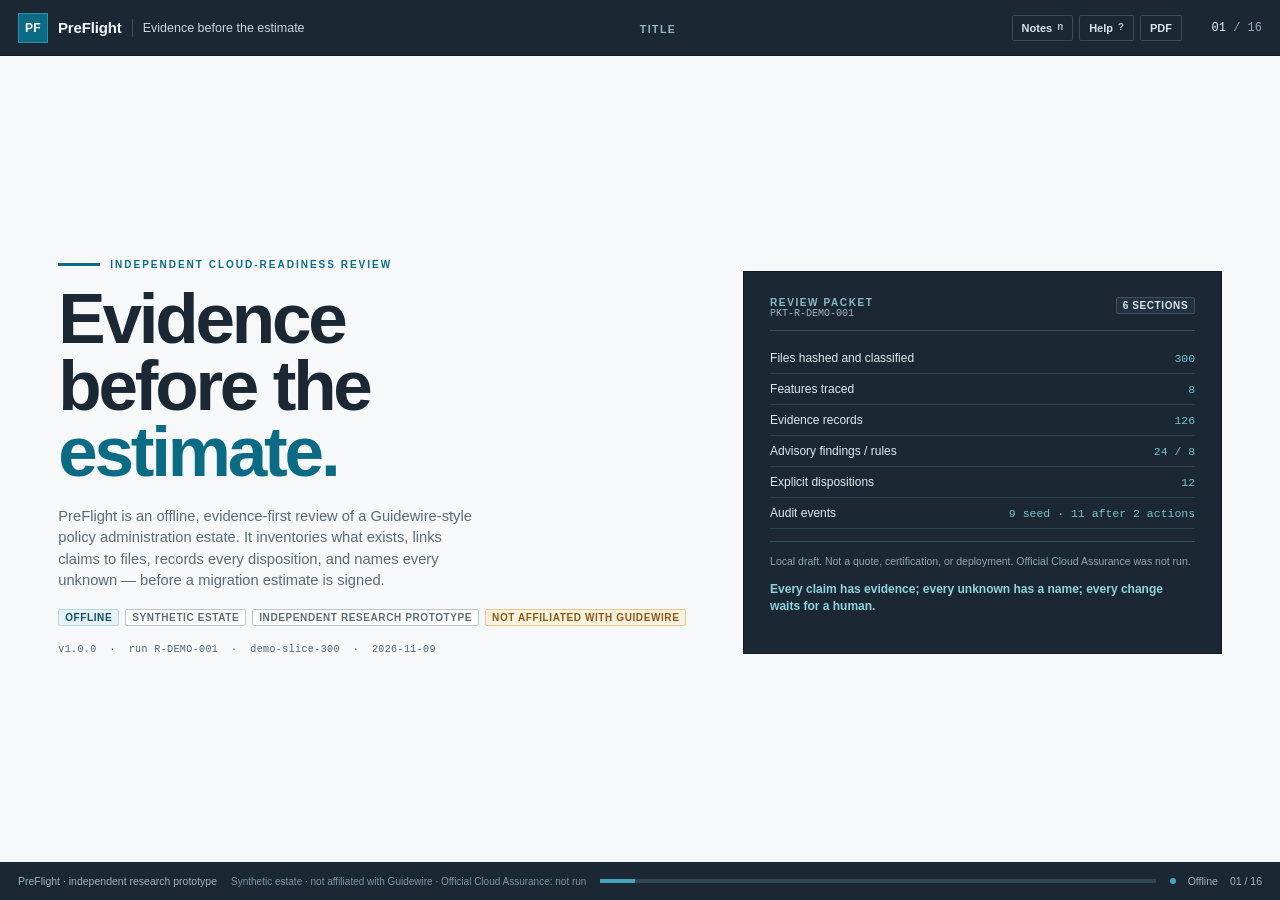
==== docs/presentation/index.html @ a3aa9361 "Add Preflight Cloud Migration project" ====
<!doctype html>
<html lang="en">
<head>
<meta charset="utf-8">
<meta name="viewport" content="width=device-width, initial-scale=1">
<meta name="color-scheme" content="light">
<title>PreFlight — Evidence before the estimate</title>
<style>
  :root {
    --ink: #1B2833;
    --ink-2: #243846;
    --ink-3: #314959;
    --canvas: #F6F8FA;
    --paper: #FFFFFF;
    --teal: #0B6B85;
    --teal-dark: #075268;
    --teal-soft: #E6F2F5;
    --teal-line: #B8D8E0;
    --border: #D5DEE5;
    --border-strong: #B9C7D2;
    --muted: #5B6B78;
    --muted-2: #52636F;
    --amber: #8A5A12;
    --amber-bg: #FBF1DF;
    --amber-line: #E7C98F;
    --danger: #8E2F2F;
    --danger-bg: #FAEDEC;
    --success: #2E6A4E;
    --success-bg: #EAF4EE;
    --violet: #5B4B8A;
    --violet-bg: #F0EDF7;
    --chrome-h: 56px;
    --foot-h: 38px;
    --pad-x: clamp(26px, 4.55vw, 76px);
    --radius: 4px;
    --mono: ui-monospace, SFMono-Regular, Menlo, Consolas, "Liberation Mono", monospace;
    --sans: ui-sans-serif, -apple-system, BlinkMacSystemFont, "Segoe UI", Roboto, "Helvetica Neue", Arial, sans-serif;
  }
  * { box-sizing: border-box; }
  html, body { height: 100%; }
  body {
    margin: 0;
    overflow: hidden;
    background: var(--ink);
    color: var(--ink);
    font-family: var(--sans);
    text-rendering: optimizeLegibility;
    -webkit-font-smoothing: antialiased;
  }
  button { font: inherit; }
  button, a { -webkit-tap-highlight-color: transparent; }
  :focus-visible { outline: 3px solid #E0A83B; outline-offset: 3px; }
  .skip-link {
    position: fixed; z-index: 100; left: 12px; top: -60px;
    background: var(--paper); color: var(--ink); padding: 10px 14px;
    border: 2px solid var(--teal); font-weight: 700; text-decoration: none;
  }
  .skip-link:focus { top: 10px; }
  .visually-hidden {
    position: absolute !important; width: 1px; height: 1px; padding: 0; margin: -1px;
    overflow: hidden; clip: rect(0 0 0 0); white-space: nowrap; border: 0;
  }

  /* Chrome */
  .chrome {
    position: fixed; z-index: 60; inset: 0 0 auto 0; height: var(--chrome-h);
    display: flex; align-items: center; gap: 18px;
    padding: 0 18px; background: var(--ink); color: #F3F7F9;
    border-bottom: 1px solid #0E1921;
  }
  .brand { display: flex; align-items: center; gap: 10px; min-width: 0; }
  .brand-mark {
    width: 30px; height: 30px; display: grid; place-items: center;
    background: var(--teal); color: #fff; font-weight: 800; font-size: 12px;
    letter-spacing: .02em; border: 1px solid #2D91AA; flex: none;
  }
  .brand-name { font-size: 15px; font-weight: 800; letter-spacing: -.01em; white-space: nowrap; }
  .brand-divider { width: 1px; height: 18px; background: #3B4C5A; flex: none; }
  .deck-title { font-size: 12.5px; color: #C8D6DF; white-space: nowrap; overflow: hidden; text-overflow: ellipsis; }
  .chrome-mid { flex: 1; min-width: 0; text-align: center; }
  .section-label {
    font-size: 10.5px; letter-spacing: .14em; text-transform: uppercase;
    color: #8FB8C6; font-weight: 800; white-space: nowrap;
  }
  .chrome-actions { display: flex; align-items: center; gap: 6px; flex: none; }
  .chrome-btn {
    background: transparent; color: #D8E4EA; border: 1px solid #3B4C5A;
    padding: 6px 9px; font-size: 11px; font-weight: 700; cursor: pointer;
    display: inline-flex; align-items: center; gap: 5px; border-radius: 2px;
  }
  .chrome-btn:hover { background: #253845; color: #fff; border-color: #5A7484; }
  .chrome-btn[aria-pressed="true"] { background: var(--teal); border-color: #2D91AA; color: #fff; }
  .chrome-btn kbd { font-family: var(--mono); font-size: 10px; color: #AFC4CF; }
  .chrome-btn[aria-pressed="true"] kbd { color: #D8F0F6; }
  .counter { font-family: var(--mono); font-size: 12px; color: #EAF2F6; min-width: 74px; text-align: right; }
  .counter span { color: #8FA9B8; }

  /* Deck */
  .deck { position: fixed; inset: var(--chrome-h) 0 var(--foot-h) 0; background: var(--canvas); overflow: hidden; }
  .slide {
    position: absolute; inset: 0; background: var(--canvas);
    display: none; overflow: hidden;
  }
  .slide.is-active { display: block; }
  .slide-body {
    width: 100%; max-width: 1640px; height: 100%; margin: 0 auto;
    padding: clamp(18px, 2.3vh, 30px) var(--pad-x) clamp(12px, 1.6vh, 20px);
    display: flex; flex-direction: column;
  }
  .slide-head { display: flex; align-items: flex-end; justify-content: space-between; gap: 24px; margin-bottom: clamp(10px, 1.5vh, 18px); }
  .slide-head-main { min-width: 0; }
  .kicker {
    font-size: clamp(9px, .56vw, 11px); letter-spacing: .17em; text-transform: uppercase;
    color: var(--teal); font-weight: 800; margin: 0 0 5px;
  }
  h1, h2, h3, p { margin-top: 0; }
  h2 {
    font-size: clamp(1.65rem, 2.62vw, 3.1rem); line-height: 1.06; letter-spacing: -.028em;
    margin: 0 0 6px; max-width: 34ch; font-weight: 800;
  }
  .slide-lede {
    margin: 0; color: var(--muted); line-height: 1.42;
    font-size: clamp(.83rem, .93vw, 1rem); max-width: 88ch;
  }
  .head-badge {
    flex: none; align-self: flex-start; border: 1px solid var(--border-strong);
    background: var(--paper); color: var(--muted); font-size: 10.5px;
    font-weight: 800; letter-spacing: .08em; text-transform: uppercase; padding: 6px 9px;
  }
  .head-badge.attention { border-color: var(--amber-line); background: var(--amber-bg); color: var(--amber); }

  .foot {
    position: fixed; z-index: 60; inset: auto 0 0 0; height: var(--foot-h);
    display: flex; align-items: center; gap: 14px; padding: 0 18px;
    background: var(--ink); color: #9FB2BF; font-size: 10.5px;
  }
  .foot-brand { white-space: nowrap; }
  .foot-note { color: #7F95A3; white-space: nowrap; overflow: hidden; text-overflow: ellipsis; }
  .foot-mid { flex: 1; display: flex; align-items: center; gap: 10px; min-width: 40px; }
  .progress-track { height: 4px; flex: 1; background: #314654; overflow: hidden; }
  .progress-bar { height: 100%; width: 6.25%; background: #42A6BF; transition: width .22s ease; }
  .foot-right { white-space: nowrap; display: flex; gap: 12px; align-items: center; }
  .foot-dot { width: 6px; height: 6px; background: #42A6BF; border-radius: 50%; display: inline-block; }

  /* Shared pieces */
  .panel {
    background: var(--paper); border: 1px solid var(--border);
    border-radius: var(--radius); padding: clamp(14px, 1.5vw, 22px); min-width: 0;
  }
  .panel.tint { background: #EEF4F6; border-color: #C9D9DF; }
  .panel.ink { background: var(--ink); border-color: var(--ink); color: #F2F6F8; }
  .panel h3 { font-size: clamp(.96rem, 1.06vw, 1.15rem); line-height: 1.22; margin: 0 0 8px; letter-spacing: -.01em; }
  .panel p { line-height: 1.42; }
  .panel p:last-child { margin-bottom: 0; }
  .eyebrow {
    font-size: 10px; letter-spacing: .14em; text-transform: uppercase; font-weight: 800;
    color: var(--teal); margin-bottom: 6px;
  }
  .panel.ink .eyebrow { color: #7BC4D6; }
  .muted { color: var(--muted); }
  .small { font-size: clamp(.7rem, .76vw, .8rem); line-height: 1.38; }
  .tiny { font-size: clamp(.64rem, .68vw, .72rem); line-height: 1.35; color: var(--muted); }
  .mono { font-family: var(--mono); }
  .nowrap { white-space: nowrap; }
  .accent { color: var(--teal); }
  .warn { color: var(--amber); }
  .danger { color: var(--danger); }
  .success { color: var(--success); }
  .rule { height: 1px; background: var(--border); margin: 12px 0; }
  .tag {
    display: inline-flex; align-items: center; gap: 5px; padding: 2px 6px;
    border: 1px solid var(--border-strong); border-radius: 2px;
    font-size: 9.5px; font-weight: 800; letter-spacing: .06em; text-transform: uppercase;
    color: var(--muted); background: var(--paper); white-space: nowrap;
  }
  .tag.teal { border-color: var(--teal-line); background: var(--teal-soft); color: var(--teal-dark); }
  .tag.amber { border-color: var(--amber-line); background: var(--amber-bg); color: var(--amber); }
  .tag.danger { border-color: #E4B7B5; background: var(--danger-bg); color: var(--danger); }
  .tag.success { border-color: #B8D8C6; background: var(--success-bg); color: var(--success); }
  .tag.violet { border-color: #CFC5E6; background: var(--violet-bg); color: var(--violet); }
  .tag.ink { border-color: #3C5261; background: #22333F; color: #D9E5EB; }
  .source { font-size: clamp(.62rem, .67vw, .71rem); color: var(--muted-2); line-height: 1.35; }
  .source b { color: var(--muted); font-weight: 700; }
  .stat-strip { display: flex; flex-wrap: wrap; border: 1px solid var(--border); background: var(--paper); }
  .stat {
    flex: 1 1 0; min-width: 92px; padding: 9px 12px; border-right: 1px solid var(--border);
  }
  .stat:last-child { border-right: 0; }
  .stat-value { display: block; font-size: clamp(1.15rem, 1.45vw, 1.55rem); line-height: 1; font-weight: 800; letter-spacing: -.02em; }
  .stat-label { display: block; margin-top: 4px; font-size: 9.5px; letter-spacing: .08em; text-transform: uppercase; color: var(--muted); font-weight: 700; line-height: 1.25; }
  .stat.signal .stat-value { color: var(--danger); }
  .stat.good .stat-value { color: var(--teal); }
  .cols { display: grid; gap: clamp(12px, 1.5vw, 22px); min-height: 0; }
  .cols-2 { grid-template-columns: minmax(0, 1.05fr) minmax(0, .95fr); }
  .cols-2.wide-left { grid-template-columns: minmax(0, 1.55fr) minmax(0, .85fr); }
  .eval-cols { grid-template-columns: 1.35fr .65fr; }
  .risk-cols { grid-template-columns: 1.15fr .85fr; }
  .cols-3 { grid-template-columns: repeat(3, minmax(0, 1fr)); }
  .stack { display: flex; flex-direction: column; gap: clamp(8px, 1.1vh, 12px); min-height: 0; }
  .grow { flex: 1; min-height: 0; }
  .bullets { margin: 0; padding-left: 17px; }
  .bullets li { margin: 0 0 7px; line-height: 1.38; font-size: clamp(.78rem, .85vw, .92rem); }
  .bullets li:last-child { margin-bottom: 0; }
  .bullets.tight li { margin-bottom: 4px; }

  /* Numbered callouts */
  .callout-list { display: flex; flex-direction: column; gap: clamp(7px, 1vh, 11px); }
  .callout { display: grid; grid-template-columns: 24px minmax(0, 1fr); gap: 9px; align-items: start; }
  .callout-num {
    width: 24px; height: 24px; display: grid; place-items: center; border-radius: 50%;
    background: var(--teal); color: #fff; font-weight: 800; font-size: 11px;
    border: 2px solid #fff; box-shadow: 0 0 0 1px var(--teal-line);
  }
  .callout-body { font-size: clamp(.72rem, .79vw, .85rem); line-height: 1.36; }
  .callout-body b { font-weight: 800; }
  .shot {
    position: relative; background: var(--paper); border: 1px solid var(--border-strong);
    line-height: 0; overflow: hidden;
  }
  .shot img { display: block; width: 100%; height: auto; }
  .shot figcaption {
    line-height: 1.35; padding: 7px 10px; border-top: 1px solid var(--border);
    color: var(--muted); background: #FBFCFD;
    font-size: clamp(.62rem, .67vw, .71rem);
  }
  .marker {
    position: absolute; z-index: 3; width: clamp(18px, 1.3vw, 22px); height: clamp(18px, 1.3vw, 22px);
    display: grid; place-items: center; border-radius: 50%;
    background: var(--teal); color: #fff; font-size: clamp(9px, .66vw, 11px); font-weight: 800;
    border: 2px solid #fff; box-shadow: 0 0 0 1px rgba(11,107,133,.5), 0 1px 3px rgba(0,0,0,.18);
    line-height: 1;
  }
  .marker.middle { transform: translateY(-50%); }
  .marker.amber { background: var(--amber); }
  .marker.danger { background: var(--danger); }
  .marker.ink { background: var(--ink); }

  /* Title */
  .slide--title .slide-body { justify-content: center; }
  .title-grid { display: grid; grid-template-columns: minmax(0, 1.14fr) minmax(0, .86fr); gap: clamp(22px, 4vw, 62px); align-items: center; flex: 1; }
  .title-kicker { display: flex; align-items: center; gap: 10px; margin-bottom: 16px; }
  .title-kicker .line { width: 42px; height: 3px; background: var(--teal); }
  .title-kicker span { font-size: clamp(10px, .68vw, 12px); letter-spacing: .2em; text-transform: uppercase; font-weight: 800; color: var(--teal); }
  .title-display {
    font-size: clamp(2.75rem, 5.55vw, 6.2rem); line-height: .94; letter-spacing: -.045em;
    margin: 0 0 20px; font-weight: 800; max-width: 12ch;
  }
  .title-sub { font-size: clamp(.92rem, 1.08vw, 1.15rem); line-height: 1.45; color: var(--muted); max-width: 52ch; margin-bottom: 18px; }
  .title-badges { display: flex; flex-wrap: wrap; gap: 6px; margin-bottom: 18px; }
  .title-meta { font-size: 10.5px; color: var(--muted-2); letter-spacing: .04em; }
  .title-panel { background: var(--ink); color: #EDF4F7; padding: clamp(18px, 2vw, 30px); border: 1px solid #0E1921; }
  .packet-head { display: flex; justify-content: space-between; align-items: flex-start; gap: 12px; border-bottom: 1px solid #3A4F5D; padding-bottom: 11px; margin-bottom: 12px; }
  .packet-title { font-size: 10px; letter-spacing: .16em; text-transform: uppercase; color: #86BDCD; font-weight: 800; }
  .packet-id { font-family: var(--mono); font-size: 10px; color: #9DB2BE; }
  .packet-row { display: grid; grid-template-columns: 1fr auto; gap: 12px; padding: 8px 0; border-bottom: 1px solid #2B3E4B; align-items: baseline; }
  .packet-row:last-of-type { border-bottom: 0; }
  .packet-k { font-size: 12px; color: #DDE9EE; }
  .packet-v { font-family: var(--mono); font-size: 11.5px; color: #75C2D2; white-space: nowrap; }
  .packet-note { font-size: 10.5px; line-height: 1.45; color: #90A5B1; border-top: 1px solid #3A4F5D; padding-top: 12px; margin-top: 12px; }
  .packet-quote { font-size: 12px; line-height: 1.4; color: #EAF3F6; margin-top: 12px; }
  .packet-quote b { color: #8FD3E1; }

  /* Slide 2 */
  .question-grid { display: grid; grid-template-columns: 1fr 1fr; gap: 9px; }
  .qcard { background: var(--paper); border: 1px solid var(--border); border-top: 3px solid var(--teal); padding: 13px 14px; }
  .qcard .qnum { font-size: 1.5rem; line-height: 1; font-weight: 800; color: var(--teal); margin-bottom: 7px; }
  .qcard h3 { font-size: clamp(.88rem, .95vw, 1.02rem); margin-bottom: 4px; }
  .qcard p { font-size: clamp(.7rem, .75vw, .8rem); margin: 0; color: var(--muted); line-height: 1.35; }
  .pain-list { display: flex; flex-direction: column; gap: 8px; }
  .pain { display: grid; grid-template-columns: 94px minmax(0, 1fr); gap: 11px; align-items: start; background: var(--paper); border: 1px solid var(--border); padding: 10px 12px; }
  .pain-tag { font-size: 9.5px; line-height: 1.2; font-weight: 800; letter-spacing: .08em; text-transform: uppercase; color: var(--teal-dark); padding-top: 2px; }
  .pain h3 { font-size: clamp(.83rem, .9vw, .96rem); margin: 0 0 3px; }
  .pain p { font-size: clamp(.71rem, .76vw, .81rem); line-height: 1.34; color: var(--muted); margin: 0 0 4px; }
  .quote-bar { border-left: 3px solid var(--teal); padding: 7px 0 7px 13px; margin: 0 0 12px; color: var(--ink-2); font-size: clamp(.8rem, .9vw, .96rem); line-height: 1.4; }
  .quote-bar b { color: var(--teal-dark); }

  /* Slide 3 */
  .slide--gap h2 { max-width: 54ch; font-size: clamp(1.45rem, 2.3vw, 2.7rem); }
  .ack-line { display: flex; flex-wrap: wrap; gap: 4px; margin-top: 7px; }
  .fixture-note { margin: 6px 0 0; font-size: 10px; line-height: 1.35; color: var(--muted); }
  .guards-shot { border: 1px solid var(--border-strong); background: var(--paper); position: relative; margin-top: 8px; }
  .guards-shot img { display: block; width: 100%; height: auto; }
  .guards-shot .cap { padding: 5px 8px; border-top: 1px solid var(--border); font-size: 10px; line-height: 1.3; color: var(--muted); }
  .m12-list { display: grid; grid-template-columns: 48px minmax(0, 1fr); gap: 3px 6px; margin: 0; font-size: 10px; line-height: 1.35; }
  .m12-list dt { color: var(--muted); font-weight: 700; }
  .m12-list dd { margin: 0; overflow-wrap: anywhere; }
  .m12-list code { font-size: 10px; }
  .matrix-wrap { min-width: 0; }
  .matrix { width: 100%; border-collapse: collapse; background: var(--paper); border: 1px solid var(--border); }
  .matrix th, .matrix td { text-align: left; padding: 5px 8px; border-bottom: 1px solid var(--border); vertical-align: middle; }
  .matrix th { font-size: 9px; letter-spacing: .07em; text-transform: uppercase; color: var(--muted); font-weight: 800; background: #EEF3F5; line-height: 1.2; }
  .matrix th:not(:first-child), .matrix td:not(:first-child) { text-align: center; width: 9.4%; }
  .matrix td { font-size: clamp(.68rem, .73vw, .78rem); line-height: 1.3; }
  .matrix tr:last-child td { border-bottom: 0; }
  .matrix .tool-name { font-weight: 800; display: block; }
  .matrix .tool-sub { color: var(--muted); font-size: .92em; display: block; margin-top: 1px; }
  .matrix tr.preflight td { background: #EAF4F6; border-top: 2px solid var(--teal); }
  .matrix tr.preflight .tool-name { color: var(--teal-dark); }
  .dot { display: inline-block; width: 9px; height: 9px; border-radius: 50%; background: var(--teal); }
  .dot.half { background: #9FBCC6; }
  .dot.none { background: #DCE5EA; border: 1px solid #C3D0D8; }
  .dot-label { display: block; font-size: 8px; color: var(--muted-2); margin-top: 1px; }
  .gap-call { display: grid; grid-template-columns: minmax(0, 1.2fr) minmax(0, .8fr); gap: 14px; margin-top: 12px; }
  .gap-call .panel { border-left: 3px solid var(--teal); }
  .not-list { display: flex; flex-wrap: wrap; gap: 5px; margin-top: 7px; }
  .bottom-band { display: grid; grid-template-columns: repeat(3, minmax(0, 1fr)); gap: 7px; margin-top: 10px; }
  .bottom-band.four { grid-template-columns: repeat(4, minmax(0, 1fr)); }
  .bottom-card { background: var(--paper); border: 1px solid var(--border); border-top: 2px solid var(--teal); padding: 8px 10px; min-width: 0; }
  .bottom-card b { display: block; font-size: clamp(.7rem, .75vw, .8rem); line-height: 1.2; margin-bottom: 2px; }
  .bottom-card span { display: block; font-size: clamp(.62rem, .66vw, .71rem); color: var(--muted); line-height: 1.3; }
  .bottom-card .num { font-family: var(--mono); color: var(--teal); font-size: 10px; font-weight: 700; }
  .stage-grid { display: grid; grid-template-columns: repeat(3, minmax(0, 1fr)); grid-template-rows: repeat(3, minmax(0, 1fr)); gap: 0 16px; margin-top: 8px; flex: 1; min-height: 0; }
  .stage-item { display: grid; grid-template-columns: 82px minmax(0, 1fr); gap: 6px; align-items: center; padding: 5px 0; border-bottom: 1px solid var(--border); font-size: clamp(.62rem, .66vw, .71rem); line-height: 1.25; }
  .stage-item b { font-size: 9.5px; letter-spacing: .04em; text-transform: uppercase; color: var(--teal-dark); }
  .stage-item span { color: var(--muted); }
  .closing-line { margin-top: auto; border-top: 1px solid var(--border); padding-top: 9px; display: flex; flex-wrap: wrap; gap: 6px 14px; align-items: center; font-size: clamp(.67rem, .72vw, .77rem); color: var(--muted); }
  .closing-line b { color: var(--ink); font-weight: 800; }

  /* Slide 4 */
  .pipeline { display: flex; align-items: stretch; gap: 5px; margin: 2px 0 12px; }
  .pipe {
    flex: 1 1 0; min-width: 0; background: var(--paper); border: 1px solid var(--border);
    padding: 9px 8px; position: relative;
  }
  .pipe:nth-child(odd) { border-top: 3px solid var(--teal); }
  .pipe-num { font-family: var(--mono); font-size: 9px; color: var(--muted-2); letter-spacing: .06em; }
  .pipe-name { display: block; font-size: clamp(.68rem, .74vw, .79rem); font-weight: 800; line-height: 1.15; margin: 3px 0 4px; }
  .pipe-desc { display: block; font-size: clamp(.59rem, .63vw, .68rem); color: var(--muted); line-height: 1.28; }
  .arrow { flex: none; width: 10px; display: grid; place-items: center; color: #3E5563; font-size: 15px; font-weight: 800; }
  .invariants { display: grid; grid-template-columns: repeat(5, minmax(0, 1fr)); gap: 7px; }
  .invariant { background: var(--paper); border: 1px solid var(--border); border-top: 2px solid var(--teal); padding: 9px 10px; }
  .invariant b { display: block; font-size: clamp(.68rem, .73vw, .78rem); margin-bottom: 3px; }
  .invariant span { display: block; font-size: clamp(.6rem, .64vw, .69rem); color: var(--muted); line-height: 1.3; }
  .run-strip { display: flex; align-items: center; gap: 10px; background: var(--ink); color: #EAF2F6; padding: 11px 14px; margin-top: 10px; }
  .run-strip .big { font-size: 1.15rem; font-weight: 800; color: #7BC4D6; letter-spacing: -.02em; }
  .run-strip .txt { font-size: clamp(.68rem, .74vw, .8rem); color: #B9CCD6; line-height: 1.35; }
  .run-strip .sep { color: #4B6270; }

  /* Slide 5 */
  .claim-code { background: #13222C; color: #D8E5EB; padding: 12px 13px; font-family: var(--mono); font-size: clamp(.62rem, .68vw, .72rem); line-height: 1.55; overflow: hidden; }
  .claim-code .k { color: #7BC4D6; }
  .claim-code .s { color: #E7C98F; }
  .claim-code .m { color: #A7B7C1; }
  .ladder { display: flex; flex-direction: column; gap: 5px; }
  .rung { display: grid; grid-template-columns: 112px 32px minmax(0, 1fr); gap: 7px; align-items: center; padding: 5px 0; border-bottom: 1px solid var(--border); }
  .rung:last-child { border-bottom: 0; }
  .rung .lab { font-weight: 800; font-size: clamp(.66rem, .71vw, .76rem); }
  .rung .cnt { font-family: var(--mono); font-size: 11px; color: var(--muted); text-align: right; }
  .rung .desc { font-size: clamp(.62rem, .66vw, .71rem); color: var(--muted); line-height: 1.28; }
  .field-list { display: grid; grid-template-columns: 92px minmax(0, 1fr); gap: 4px 8px; font-size: clamp(.67rem, .72vw, .77rem); line-height: 1.32; }
  .field-list dt { color: var(--muted); font-weight: 700; }
  .field-list dd { margin: 0; }
  .chain { display: flex; align-items: center; gap: 4px; flex-wrap: wrap; margin-top: 5px; }
  .chain-node { font-family: var(--mono); font-size: 8.5px; border: 1px solid var(--border-strong); background: #F7F9FB; padding: 4px 5px; color: var(--ink-2); white-space: nowrap; }
  .chain-arrow { color: #3E5563; font-weight: 800; font-size: 11px; }

  /* Demo slides */
  .demo-grid { display: grid; grid-template-columns: minmax(0, 1.52fr) minmax(0, .88fr); gap: clamp(12px, 1.5vw, 20px); align-items: start; min-height: 0; }
  /* Slide 9 carries the complete detail panel; give the evidence column room. */
  .slide--findings .demo-grid { grid-template-columns: minmax(0, 1.32fr) minmax(0, 1.08fr); }
  .demo-side { display: flex; flex-direction: column; gap: 10px; min-width: 0; }
  .demo-side .panel { padding: 12px 14px; }
  .demo-side h3 { font-size: clamp(.86rem, .94vw, 1.01rem); }
  .demo-side p, .demo-side .callout-body { font-size: clamp(.7rem, .75vw, .8rem); }
  .demo-stats { display: grid; grid-template-columns: repeat(4, minmax(0, 1fr)); gap: 5px; }
  .demo-stat { background: var(--paper); border: 1px solid var(--border); padding: 7px 8px; }
  .demo-stat b { display: block; font-size: clamp(1rem, 1.2vw, 1.25rem); line-height: 1; letter-spacing: -.02em; }
  .demo-stat span { display: block; margin-top: 3px; font-size: 8.6px; line-height: 1.2; text-transform: uppercase; letter-spacing: .06em; color: var(--muted); font-weight: 700; }
  .demo-stat.signal b { color: var(--danger); }
  .evidence-mini { border: 1px solid var(--border-strong); background: var(--paper); }
  .evidence-mini img { display: block; width: 100%; height: auto; }
  .evidence-mini .cap { padding: 5px 8px; border-top: 1px solid var(--border); font-size: 9px; color: var(--muted); line-height: 1.3; }
  .mini-table { width: 100%; border-collapse: collapse; font-size: clamp(.62rem, .66vw, .71rem); line-height: 1.28; }
  .mini-table th { text-align: left; color: var(--muted); font-size: 8.5px; text-transform: uppercase; letter-spacing: .06em; border-bottom: 1px solid var(--border); padding: 4px 4px; }
  .mini-table td { border-bottom: 1px solid var(--border); padding: 5px 4px; vertical-align: top; }
  .mini-table tr:last-child td { border-bottom: 0; }
  .mini-table code { font-family: var(--mono); font-size: 9.6px; }

  /* Assistant */
  .assistant-grid { display: grid; grid-template-columns: 1fr 1fr; gap: clamp(12px, 1.5vw, 20px); min-height: 0; }
  .assistant-card { background: var(--paper); border: 1px solid var(--border); padding: 10px; min-width: 0; }
  .assistant-card .shot { border-color: var(--border); }
  .assistant-card h3 { display: flex; align-items: center; gap: 7px; font-size: clamp(.85rem, .92vw, 1rem); margin: 0 0 7px; }
  .assistant-card .shot img { width: 100%; height: auto; max-height: min(34vh, 310px); object-fit: contain; object-position: top center; }
  .assistant-strip { margin-top: 10px; display: none; grid-template-columns: 1fr 1fr 1fr; gap: 8px; }
  @media (min-height: 850px) { .assistant-strip { display: grid; } }
  .assistant-strip .panel { padding: 9px 11px; }
  .assistant-strip b { display: block; font-size: clamp(.7rem, .75vw, .8rem); margin-bottom: 2px; }
  .assistant-strip span { display: block; font-size: clamp(.62rem, .66vw, .71rem); color: var(--muted); line-height: 1.3; }

  /* Evaluation */
  .eval-top { display: grid; grid-template-columns: 1.2fr .8fr; gap: 14px; margin-bottom: 8px; }
  .eval-metric-block { min-width: 0; }
  .eval-stats { display: grid; grid-template-columns: repeat(3, minmax(0, 1fr)); border: 1px solid var(--border); background: var(--paper); }
  .eval-stat { padding: 7px 9px; border-right: 1px solid var(--border); border-bottom: 1px solid var(--border); }
  .eval-stat:nth-child(3n) { border-right: 0; }
  .eval-stat:nth-child(n+4) { border-bottom: 0; }
  .eval-stat b { display: block; font-size: clamp(1rem, 1.2vw, 1.3rem); line-height: 1; }
  .eval-stat span { display: block; margin-top: 3px; font-size: 8.4px; line-height: 1.2; text-transform: uppercase; letter-spacing: .05em; color: var(--muted); font-weight: 700; }
  .guard-line { margin: 5px 0 0; font-size: 10px; line-height: 1.3; color: var(--muted); }
  .guard-line b { color: var(--ink); }
  .chart-panel { padding: 10px 12px 8px; }
  .chart-panel h3 { margin-bottom: 2px; }
  .chart-panel .chart-sub { font-size: 9.5px; color: var(--muted); margin-bottom: 4px; }
  .chart-svg { display: block; width: 100%; height: clamp(190px, 26vh, 300px); }
  .mobile-ci { display: none; }
  .mobile-ci-row { display: grid; grid-template-columns: 84px minmax(0, 1fr) 72px; gap: 7px; align-items: center; margin: 6px 0; font-size: 10px; }
  .mobile-ci-track { position: relative; height: 11px; background: #E5ECF0; border: 1px solid #D0DBE2; }
  .mobile-ci-range { position: absolute; top: 0; bottom: 0; background: #9BC6D1; }
  .mobile-ci-dot { position: absolute; right: 0; top: 50%; width: 7px; height: 7px; background: var(--teal); border-radius: 50%; transform: translate(50%, -50%); }
  .mobile-ci-value { text-align: right; font-family: var(--mono); font-size: 9.5px; color: var(--muted); }
  .caveat-list { display: flex; flex-direction: column; gap: 7px; }
  .caveat { display: grid; grid-template-columns: 18px minmax(0, 1fr); gap: 6px; align-items: start; }
  .caveat .mark { width: 16px; height: 16px; border-radius: 50%; display: grid; place-items: center; font-size: 10px; font-weight: 800; border: 1px solid var(--amber-line); background: var(--amber-bg); color: var(--amber); }
  .caveat .mark.no { border-color: #E4B7B5; background: var(--danger-bg); color: var(--danger); }
  .caveat p { margin: 0; font-size: clamp(.67rem, .72vw, .77rem); line-height: 1.32; color: var(--ink-2); }
  .caveat p b { font-weight: 800; }
  .holdout { border-left: 3px solid var(--teal); }
  .eval-right { display: flex; flex-direction: column; }
  .eval-bottom { margin-top: auto; border-top: 1px solid var(--border); padding-top: 8px; }

  /* Packet */
  .packet-grid { display: grid; grid-template-columns: minmax(0, 1.55fr) minmax(0, .85fr); gap: 14px; min-height: 0; }
  .section-list { display: grid; grid-template-columns: 1fr 1fr; gap: 5px; }
  .section-item { border: 1px solid var(--border); background: var(--paper); padding: 6px 7px; }
  .section-item b { display: block; font-family: var(--mono); font-size: 9px; color: var(--teal); }
  .section-item span { display: block; font-size: clamp(.62rem, .66vw, .71rem); line-height: 1.25; margin-top: 2px; }
  .hash-block { background: #13222C; color: #DCE8EE; padding: 10px 11px; font-family: var(--mono); font-size: clamp(.58rem, .62vw, .67rem); line-height: 1.55; overflow-wrap: anywhere; }
  .hash-block .hk { color: #7BC4D6; }
  .hash-block .hv { color: #E7C98F; }
  .hash-block .muted { color: #AFC4CF; }
  .cmd { background: #13222C; color: #DCE8EE; padding: 7px 9px; font-family: var(--mono); font-size: clamp(.61rem, .65vw, .7rem); line-height: 1.4; margin-top: 7px; }
  .cmd .prompt { color: #7BC4D6; }

  /* Rigor */
  .rigor-top { display: flex; gap: 6px; margin-bottom: 9px; flex-wrap: wrap; }
  .rigor-badge { background: var(--paper); border: 1px solid var(--border); padding: 6px 9px; font-size: 9.5px; color: var(--muted); font-weight: 700; }
  .rigor-badge b { color: var(--ink); font-size: 12px; }
  .fix-table { width: 100%; border-collapse: collapse; background: var(--paper); border: 1px solid var(--border); }
  .fix-table th { text-align: left; padding: 6px 8px; background: #EEF3F5; color: var(--muted); font-size: 8.6px; text-transform: uppercase; letter-spacing: .07em; border-bottom: 1px solid var(--border); }
  .fix-table td { padding: 5px 8px; border-bottom: 1px solid var(--border); font-size: clamp(.62rem, .66vw, .71rem); line-height: 1.28; vertical-align: top; }
  .fix-table tr:last-child td { border-bottom: 0; }
  .fix-table td:first-child { font-weight: 700; }
  .fix-table .before { color: var(--danger); }
  .fix-table .after { color: var(--success); }
  .security-strip { display: flex; flex-wrap: wrap; gap: 4px; margin-top: 8px; }

  /* Novelty */
  .prior-table { width: 100%; border-collapse: collapse; background: var(--paper); border: 1px solid var(--border); }
  .prior-table th { text-align: left; padding: 5px 7px; background: #EEF3F5; color: var(--muted); font-size: 8.4px; text-transform: uppercase; letter-spacing: .06em; border-bottom: 1px solid var(--border); }
  .prior-table td { padding: 5px 7px; border-bottom: 1px solid var(--border); font-size: clamp(.62rem, .66vw, .71rem); line-height: 1.28; vertical-align: top; }
  .prior-table tr:last-child td { border-bottom: 0; }
  .prior-table td:first-child { font-weight: 700; white-space: nowrap; }
  .score-row { display: grid; grid-template-columns: 120px minmax(0, 1fr) 34px; gap: 8px; align-items: center; margin: 7px 0; }
  .score-label { font-size: clamp(.66rem, .71vw, .76rem); font-weight: 700; line-height: 1.2; }
  .score-track { display:block; height: 9px; background: #E5ECF0; border: 1px solid #D0DBE2; overflow: hidden; }
  .score-fill { display:block; height: 100%; background: var(--teal); }
  .score-fill.mid { background: #4B8A9B; }
  .score-fill.low { background: var(--amber); }
  .score-num { font-family: var(--mono); font-size: 11px; text-align: right; color: var(--muted); }
  .score-note { font-size: 9px; color: var(--muted-2); margin-top: 4px; }

  /* Viability */
  .risk-grid { display: grid; grid-template-columns: 1fr 1fr; gap: 5px 12px; }
  .risk { display: grid; grid-template-columns: 14px minmax(0, 1fr); gap: 5px; align-items: start; padding: 4px 0; border-bottom: 1px solid #E1E8ED; }
  .risk:last-child { border-bottom: 0; }
  .risk-dot { width: 8px; height: 8px; border-radius: 50%; margin-top: 5px; background: var(--danger); }
  .risk-dot.m { background: var(--amber); }
  .risk-dot.l { background: #8AA0AC; }
  .risk b { display: block; font-size: clamp(.64rem, .69vw, .74rem); line-height: 1.25; }
  .risk span { display: block; font-size: clamp(.58rem, .62vw, .67rem); color: var(--muted); line-height: 1.25; }
  .wedge { border-left: 4px solid var(--teal); }
  .risk-panel { display: flex; flex-direction: column; }
  .risk-panel > .eval-bottom { margin-top: auto; }
  .roadmap { display: grid; grid-template-columns: repeat(4, minmax(0, 1fr)); gap: 5px; margin-top: 7px; }
  .road { background: var(--paper); border: 1px solid var(--border); padding: 5px 7px; font-size: clamp(.6rem, .64vw, .69rem); line-height: 1.25; }
  .road b { color: var(--teal); font-family: var(--mono); font-size: 9px; display: block; margin-bottom: 1px; }

  /* Close */
  .slide--close { background: var(--ink); color: #F3F7F9; }
  .slide--close .slide-body { justify-content: center; }
  .close-kicker { color: #7BC4D6; }
  .close-quote {
    font-size: clamp(2.2rem, 3.8vw, 4.4rem); line-height: 1.04; letter-spacing: -.04em;
    font-weight: 800; max-width: none; margin: 0 0 18px;
  }
  .close-quote .accent { color: #7BC4D6; }
  .close-sub { font-size: clamp(.9rem, 1vw, 1.05rem); color: #B7C9D3; max-width: 62ch; line-height: 1.45; margin-bottom: 18px; }
  .ask-grid { display: grid; grid-template-columns: repeat(3, 1fr); gap: 8px; margin-bottom: 16px; }
  .ask { border: 1px solid #3A4F5D; padding: 12px; background: #223440; }
  .ask b { display: block; font-size: clamp(.76rem, .82vw, .9rem); margin-bottom: 4px; color: #F3F7F9; }
  .ask span { display: block; font-size: clamp(.65rem, .7vw, .76rem); color: #AFC2CD; line-height: 1.35; }
  .contact-line { display: flex; flex-wrap: wrap; gap: 8px 18px; font-size: clamp(.68rem, .73vw, .8rem); color: #9FB4C0; margin-bottom: 12px; }
  .pilot-ask { font-size: clamp(.8rem, .88vw, .96rem); color: #E7F0F4; margin: 0 0 10px; }
  .pilot-ask b { color: #8FD3E1; }
  .contact-line b { color: #DCE8EE; font-weight: 700; }
  .disclaimer { font-size: 9px; line-height: 1.45; color: #7D94A2; border-top: 1px solid #3A4F5D; padding-top: 10px; max-width: 125ch; }

  /* Notes and help */
  .notes-panel {
    position: fixed; z-index: 80; top: var(--chrome-h); right: 0; bottom: var(--foot-h);
    width: min(400px, 92vw); background: #14232D; color: #E7F0F4;
    border-left: 1px solid #3A4F5D; transform: translateX(101%);
    transition: transform .2s ease; display: flex; flex-direction: column;
    visibility: hidden; pointer-events: none;
  }
  .notes-panel.open { transform: translateX(0); visibility: visible; pointer-events: auto; }
  .notes-head { padding: 12px 15px; border-bottom: 1px solid #3A4F5D; display: flex; justify-content: space-between; align-items: center; gap: 10px; }
  .notes-head h2 { font-size: 13px; margin: 0; letter-spacing: .08em; text-transform: uppercase; color: #8FD3E1; }
  .notes-close { background: transparent; border: 1px solid #4B6270; color: #DCE8EE; width: 28px; height: 28px; cursor: pointer; }
  .notes-body { padding: 15px; overflow-y: auto; font-size: 13px; line-height: 1.5; color: #C9D9E1; }
  .notes-body p { margin: 0 0 10px; }
  .notes-body strong { color: #FFFFFF; }
  .notes-body code { font-family: var(--mono); font-size: 11.5px; color: #F0D7A6; }
  .notes-body ul { margin: 0 0 10px; padding-left: 17px; }
  .notes-body li { margin-bottom: 5px; }

  .help-backdrop {
    position: fixed; z-index: 90; inset: 0; background: rgba(12, 22, 29, .72);
    display: none; align-items: center; justify-content: center; padding: 18px;
  }
  .help-backdrop.open { display: flex; }
  .help {
    width: min(620px, 96vw); background: var(--paper); color: var(--ink);
    border: 1px solid var(--border-strong); padding: 22px 24px;
    max-height: 90vh; overflow-y: auto;
  }
  .help-head { display: flex; align-items: center; justify-content: space-between; gap: 12px; margin-bottom: 12px; }
  .help h2 { font-size: 22px; margin: 0; }
  .help-close { border: 1px solid var(--border-strong); background: var(--paper); width: 32px; height: 32px; cursor: pointer; font-weight: 800; }
  .help table { width: 100%; border-collapse: collapse; font-size: 13px; }
  .help th, .help td { text-align: left; padding: 7px 4px; border-bottom: 1px solid var(--border); }
  .help th { color: var(--muted); font-size: 10px; text-transform: uppercase; letter-spacing: .08em; }
  .help kbd { font-family: var(--mono); font-size: 11px; border: 1px solid var(--border-strong); background: #F3F6F8; padding: 2px 5px; border-radius: 2px; white-space: nowrap; }
  .help-note { font-size: 11.5px; color: var(--muted); line-height: 1.45; margin-top: 12px; }

  /* Mobile */
  @media screen and (max-width: 900px) {
    :root { --chrome-h: 50px; --foot-h: 32px; --pad-x: 18px; }
    html { scroll-padding-top: calc(var(--chrome-h) + 10px); }
    body { overflow: auto; overflow-x: hidden; padding-top: var(--chrome-h); }
    .chrome { gap: 10px; padding: 0 10px; }
    .brand-name { font-size: 13px; }
    .brand-divider, .deck-title, .chrome-mid { display: none; }
    .chrome-btn { padding: 5px 7px; font-size: 10px; }
    .chrome-btn kbd { display: none; }
    .counter { min-width: 58px; font-size: 10.5px; }
    .deck { position: static; overflow: visible; min-height: calc(100vh - var(--chrome-h) - var(--foot-h)); }
    .slide { position: static; display: none; overflow: visible; min-height: calc(100vh - var(--chrome-h) - var(--foot-h)); scroll-margin-top: calc(var(--chrome-h) + 10px); }
    .slide.is-active { display: block; }
    .slide-body { height: auto; min-height: calc(100vh - var(--chrome-h) - var(--foot-h)); padding: 16px 16px calc(var(--foot-h) + 24px); }
    .slide-head { display: block; margin-bottom: 12px; }
    .head-badge { display: inline-block; margin-top: 8px; }
    h2 { font-size: clamp(1.45rem, 7.2vw, 2.1rem); max-width: none; }
    .slide-lede { font-size: .92rem; }
    .cols-2, .cols-2.wide-left, .cols-3, .demo-grid, .slide--findings .demo-grid, .assistant-grid, .packet-grid, .gap-call, .eval-top, .eval-cols, .risk-cols, .title-grid { grid-template-columns: 1fr; }
    .slide--title .slide-body { padding-top: 28px; }
    .title-display { font-size: clamp(2.5rem, 13.5vw, 4.2rem); max-width: 10ch; }
    .title-panel { margin-top: 18px; }
    .question-grid { grid-template-columns: 1fr; }
    .pain { grid-template-columns: 1fr; gap: 3px; }
    .pipeline { flex-direction: column; gap: 4px; }
    .arrow { width: auto; height: 10px; transform: rotate(90deg); }
    .invariants, .demo-stats, .assistant-strip, .ask-grid, .roadmap, .section-list { grid-template-columns: 1fr 1fr; }
    .bottom-band, .bottom-band.four { grid-template-columns: 1fr 1fr; }
    .stage-grid { grid-template-columns: 1fr; }
    .run-strip { flex-wrap: wrap; row-gap: 3px; }
    .eval-stats { grid-template-columns: 1fr 1fr; }
    .eval-stat { border-bottom: 1px solid var(--border); }
    .eval-stat:nth-child(3n) { border-right: 1px solid var(--border); }
    .eval-stat:nth-child(2n) { border-right: 0; }
    .eval-stat:nth-child(n+5) { border-bottom: 0; }
    .hash-block, .hash-block .hv { overflow-wrap: anywhere; word-break: break-all; }
    .chart-svg { display: none; }
    .mobile-ci { display: block; }
    .stat { min-width: 45%; }
    .matrix-wrap { overflow-x: auto; -webkit-overflow-scrolling: touch; }
    .matrix-wrap:focus-visible { outline: 3px solid #E0A83B; outline-offset: 2px; }
    .matrix { display: table; min-width: 760px; }
    .matrix th, .matrix td { min-width: 92px; }
    .assistant-strip { grid-template-columns: 1fr; }
    .risk-grid { grid-template-columns: 1fr; }
    .score-row { grid-template-columns: 100px minmax(0, 1fr) 30px; }
    .close-quote { font-size: clamp(2rem, 10.5vw, 3.2rem); }
    .foot-brand { display: none; }
    .foot-note { font-size: 9px; }
    .notes-panel { width: 100vw; top: var(--chrome-h); bottom: var(--foot-h); }
    .help { padding: 18px; }
    .title-meta { font-size: 9.5px; }
    .matrix th, .matrix td { padding: 6px; }
    .shot .marker { width: 22px; height: 22px; font-size: 10px; }
    .m12-shot { overflow-x: auto; }
    .m12-shot .mini-table { table-layout: fixed; }
    .m12-shot .mini-table code { overflow-wrap: anywhere; }
    .qcard .qnum { font-size: 1.2rem; }
    .claim-code { font-size: 10.5px; }
  }
  @media screen and (max-width: 380px) {
    .invariants, .demo-stats, .ask-grid, .roadmap, .section-list { grid-template-columns: 1fr; }
    .stat { min-width: 100%; border-right: 0; border-bottom: 1px solid var(--border); }
  }
  @media screen and (min-width: 901px) and (max-height: 800px) { .slide-body { zoom: .86; } }
  @media screen and (min-width: 901px) and (max-height: 900px) { #slide-12 .slide-body { zoom: .95; } #slide-9 .slide-body { zoom: .97; } }
  @media (prefers-reduced-motion: reduce) {
    *, *::before, *::after { animation: none !important; transition: none !important; scroll-behavior: auto !important; }
  }

  /* Projector legibility floor: supporting text never renders below 10px. */
  .tag, .source, .kicker, .stat-label, .dot-label, .pain-tag, .matrix th, .stage-item,
  .stage-item b, .pipe-num, .pipe-desc, .invariant span, .rung .desc, .chain-node,
  .demo-stat span, .evidence-mini .cap, .mini-table, .mini-table th, .mini-table code,
  .assistant-strip span, .eval-stat span, .chart-panel .chart-sub, .mobile-ci-value,
  .section-item b, .section-item span, .cmd, .rigor-badge, .fix-table th, .fix-table td,
  .prior-table th, .prior-table td, .score-note, .road, .road b, .disclaimer,
  .foot-note, .title-meta, .marker, .bottom-card span, .claim-code, .shot figcaption,
  .hash-block, .risk span { font-size: max(10px, 0.64vw); }

  /* Short projectors: compact spacing first; never hide the argument. */
  @media screen and (max-height: 840px) and (min-width: 901px) {
    .slide-body { padding-top: 12px; padding-bottom: 8px; }
    .slide-head { margin-bottom: 8px; }
    h2 { font-size: clamp(1.5rem, 2.3vw, 2.4rem); }
    .slide-lede { font-size: .82rem; line-height: 1.35; }
    .panel { padding: 10px 12px; }
    .cols, .demo-grid, .assistant-grid, .packet-grid, .gap-call, .eval-top { gap: 10px; }
    .callout-list { gap: 5px; }
    .bottom-band, .bottom-band.four { margin-top: 6px; }
    .chart-svg { height: 210px; }
    .fix-table td, .prior-table td { padding: 4px 6px; }
    .demo-side .panel { padding: 8px 10px; }
    .run-strip { padding: 7px 10px; margin-top: 6px; }
    .stage-grid { margin-top: 4px; }
    .stage-item { padding: 3px 0; }
    .closing-line { padding-top: 5px; }
  }
  @media screen and (max-height: 800px) and (min-width: 901px) {
    .eval-bottom, .eval-margins, .optional-row, .assistant-strip,
    .label-buys, .optional-panel, .packet-verify, .packet-source,
    .shot figcaption, .ack-line, .scope-note { display: none !important; }
    .matrix .tool-sub { display: none; }
    .matrix th, .matrix td { padding-top: 3px; padding-bottom: 3px; }
    .gap-call { margin-top: 4px; }
    .gap-call .panel { padding: 7px 9px; }
    .not-list { display: none !important; }
    .callout-list { gap: 4px; }
    .bottom-band { margin-top: 3px; }
    .bottom-card { padding: 6px 8px; }
    .m12-shot { overflow-x: auto; }
    .m12-shot .mini-table { table-layout: fixed; }
    .m12-shot .mini-table code { overflow-wrap: anywhere; }
    .assistant-card { padding: 7px; }
    .assistant-card h3 { margin-bottom: 4px; }
    .assistant-card .callout { margin-top: 2px !important; }
    .assistant-grid { gap: 8px; }
    .pain-list { gap: 5px; }
    .quote-bar { margin-bottom: 8px; }
    .guards-shot { max-width: 250px !important; }
    .guard-line { margin-top: 3px; }
    .slide--findings .demo-grid { grid-template-columns: minmax(0, 1.15fr) minmax(0, 1.15fr); gap: 8px; }
  }
  @media screen and (min-width: 1600px) {
    .stage-item { grid-template-columns: max-content minmax(0, 1fr); column-gap: 10px; }
    .stage-item b { white-space: nowrap; }
  }
  @media screen and (max-height: 760px) and (min-width: 901px) {
    h2 { font-size: clamp(1.35rem, 2.05vw, 2rem); }
    .slide-lede { font-size: .76rem; }
    .kicker { margin-bottom: 3px; }
    .panel { padding: 8px 10px; }
    .panel h3 { font-size: .9rem; }
    .shot figcaption { padding: 4px 7px; }
    .bottom-band { margin-top: 5px; }
  }

  /* Print: one 16:9 slide per page */
  @page { size: 1600px 900px; margin: 0; }
  @media print {
    html, body { width: 1600px; height: auto; overflow: visible; background: #fff; }
    body { print-color-adjust: exact; -webkit-print-color-adjust: exact; }
    .chrome, .foot, .notes-panel, .help-backdrop, .skip-link, .speaker-note { display: none !important; }
    .deck { position: static; inset: auto; overflow: visible; background: #fff; }
    .slide, .slide[hidden] {
      display: block !important; position: relative !important; inset: auto !important;
      width: 1600px !important; height: 900px !important; min-height: 900px !important;
      overflow: hidden !important; page-break-after: always;
      background: var(--canvas); color: var(--ink);
    }
    .slide:last-child { page-break-after: auto; }
    .slide-body {
      width: 1600px !important; height: 900px !important; max-width: none; margin: 0;
      padding: 28px 76px 20px; transform: none !important;
    }
    .slide--close { background: var(--ink) !important; color: #F3F7F9 !important; }
    .slide--close .slide-body { padding: 60px 76px; }
    .slide--title .title-display { font-size: 5.1rem; }
    .slide--title .title-grid { gap: 38px; }
    .slide--title .title-panel { padding: 16px 18px; }
    .slide--title .title-sub { margin-bottom: 12px; }
    .slide--title .packet-head { padding-bottom: 7px; margin-bottom: 7px; }
    .slide--title .packet-row { padding: 4px 0; }
    .packet-quote, .packet-note { display: none !important; }
    .chart-svg { height: 178px !important; }
    .chart-panel { padding: 8px 10px 6px; }
    .eval-stats .eval-stat { padding: 4px 7px; }
    .eval-top { margin-bottom: 4px; }
    .caveat-list { gap: 3px; }
    .caveat p { font-size: 10px; line-height: 1.2; }
    .eval-margins .mini-table th, .eval-margins .mini-table td { padding: 2px 5px; }
    .eval-bottom { margin-top: 4px; padding-top: 5px; }
    .eval-bottom .bullets li { font-size: 10px; margin-bottom: 2px; }
    a { color: inherit; text-decoration: none; }
    .marker { display: grid !important; }
  }
</style>
</head>
<body>
<a class="skip-link" href="#main-deck">Skip to the deck</a>

<header class="chrome" aria-label="Presentation controls">
  <div class="brand">
    <span class="brand-mark" aria-hidden="true">PF</span>
    <span class="brand-name">PreFlight</span>
    <span class="brand-divider" aria-hidden="true"></span>
    <span class="deck-title">Evidence before the estimate</span>
  </div>
  <div class="chrome-mid"><span class="section-label" id="section-label">Title</span></div>
  <div class="chrome-actions">
    <button class="chrome-btn" type="button" id="notes-toggle" aria-pressed="false" aria-controls="notes-panel">Notes <kbd>n</kbd></button>
    <button class="chrome-btn" type="button" id="help-open" aria-haspopup="dialog">Help <kbd>?</kbd></button>
    <button class="chrome-btn" type="button" id="print-button" title="Print or save as PDF">PDF</button>
    <span class="counter" id="counter" aria-hidden="true">01 <span>/ 16</span></span>
  </div>
</header>

<main class="deck" id="main-deck">
  <!-- 1 -->
  <section class="slide slide--title is-active" id="slide-1" data-section="Title" data-title="Title" aria-label="Slide 1 of 16: Title">
    <div class="slide-body">
      <div class="title-grid">
        <div>
          <div class="title-kicker"><span class="line" aria-hidden="true"></span><span>Independent cloud-readiness review</span></div>
          <h1 class="title-display">Evidence<br>before the<br><span class="accent">estimate.</span></h1>
          <p class="title-sub">PreFlight is an offline, evidence-first review of a Guidewire-style policy administration estate. It inventories what exists, links claims to files, records every disposition, and names every unknown — before a migration estimate is signed.</p>
          <div class="title-badges">
            <span class="tag teal">Offline</span>
            <span class="tag">Synthetic estate</span>
            <span class="tag">Independent research prototype</span>
            <span class="tag amber">Not affiliated with Guidewire</span>
          </div>
          <p class="title-meta mono">v1.0.0 &nbsp;·&nbsp; run R-DEMO-001 &nbsp;·&nbsp; demo-slice-300 &nbsp;·&nbsp; 2026-11-09</p>
        </div>
        <aside class="title-panel" aria-label="Review packet preview">
          <div class="packet-head">
            <div>
              <div class="packet-title">Review packet</div>
              <div class="packet-id">PKT-R-DEMO-001</div>
            </div>
            <span class="tag ink">6 sections</span>
          </div>
          <div class="packet-row"><span class="packet-k">Files hashed and classified</span><span class="packet-v">300</span></div>
          <div class="packet-row"><span class="packet-k">Features traced</span><span class="packet-v">8</span></div>
          <div class="packet-row"><span class="packet-k">Evidence records</span><span class="packet-v">126</span></div>
          <div class="packet-row"><span class="packet-k">Advisory findings / rules</span><span class="packet-v">24 / 8</span></div>
          <div class="packet-row"><span class="packet-k">Explicit dispositions</span><span class="packet-v">12</span></div>
          <div class="packet-row"><span class="packet-k">Audit events</span><span class="packet-v">9 seed · 11 after 2 actions</span></div>
          <div class="packet-note">Local draft. Not a quote, certification, or deployment. Official Cloud Assurance was not run.</div>
          <p class="packet-quote"><b>Every claim has evidence; every unknown has a name; every change waits for a human.</b></p>
        </aside>
      </div>
    </div>
    <div class="speaker-note" hidden>
      <p><strong>Open cold.</strong> “This is PreFlight: an offline review of a synthetic Guidewire-style Personal Auto estate. The thesis is simple — a migration estimate is only as good as the inventory underneath it.”</p>
      <p>Point at the packet preview. “There are three promises on this slide: every claim resolves to file evidence; every unknown becomes an assumption with an owner and a question; every proposed change starts pending and waits for a reviewer.”</p>
      <p>State the boundaries early: “300 synthetic files. No tenant, no customer data, no external calls. Not affiliated with Guidewire. Official Cloud Assurance was not run.”</p>
    </div>
  </section>

  <!-- 2 -->
  <section class="slide" id="slide-2" data-section="The problem" data-title="The problem" aria-label="Slide 2 of 16: The problem">
    <div class="slide-body">
      <div class="slide-head">
        <div class="slide-head-main">
          <p class="kicker">The problem</p>
          <h2>A migration estimate is a promise. The inventory is the proof.</h2>
          <p class="slide-lede">The vendor estimate is not the risk by itself. The risk is the scope hidden underneath it: files that were never classified, features nobody traced, fields nobody disposed, and questions nobody owns.</p>
        </div>
        <span class="head-badge attention">Estimate-moving scope</span>
      </div>
      <div class="cols cols-2 grow">
        <div class="stack">
          <p class="quote-bar"><b>Six to eight weeks</b> is a vendor estimate for APD product conversion — not a full migration estimate. It is a useful anchor. It is not an inventory of <em>your</em> estate.</p>
          <div class="question-grid">
            <div class="qcard"><div class="qnum">01</div><h3>What exists?</h3><p>Every file, hash, parser status, and the four that cannot be parsed — listed, not dropped.</p></div>
            <div class="qcard"><div class="qnum">02</div><h3>Which feature?</h3><p>Cross-artefact links from PCF to entity, typelist, template, Gosu, and tests.</p></div>
            <div class="qcard"><div class="qnum">03</div><h3>What is disposed?</h3><p>An explicit source-to-target disposition, or a named gap. Never a silent rename.</p></div>
            <div class="qcard"><div class="qnum">04</div><h3>What is unknown?</h3><p>Owner, impact range, and the one question that would close the gap.</p></div>
          </div>
        </div>
        <div class="pain-list">
          <article class="pain">
            <div class="pain-tag">APD types</div>
            <div><h3>24-character type limit → compile errors</h3><p>APD limits <b>type names</b> to 24 characters. A longer name can be valid in source and still fail when endpoint generation compiles the generated code. The documented correction is a codegen <code>nameOverride</code> with the installed name.</p><p class="source"><b>Guidewire docs</b> · “Correcting compile errors” · accessed 2026-11-09</p></div>
          </article>
          <article class="pain">
            <div class="pain-tag">Patterns</div>
            <div><h3>JDBC, explicit commits, servlets, hidden packages</h3><p>These recur in migration lessons. They often surface in the CUE (the official Cloud Upgrade Estimate) or a build gate; the earlier they are found, the less the estimate moves.</p><p class="source"><b>Guidewire developer blog</b> · migration lessons guest post · accessed 2026-11-09</p></div>
          </article>
          <article class="pain">
            <div class="pain-tag">SBT</div>
            <div><h3>Standards Based Template lines cannot convert</h3><p>The Olos release note says SBT lines cannot be converted to APD-managed lines “at this time.” That is a readiness <b>scope and estimate risk</b>: it has to be priced or explicitly excluded, not assumed away.</p><p class="source"><b>Guidewire release highlights</b> · Olos · accessed 2026-11-09</p></div>
          </article>
          <article class="pain">
            <div class="pain-tag">Handover</div>
            <div><h3>Incomplete handover</h3><p>Inventory lives in spreadsheets, heads, and ticket threads. Dispositions and assumptions are rarely written with an owner and a falsifier.</p><p class="source"><b>Field observation</b> · not measured in this study</p></div>
          </article>
        </div>
      </div>
      <div class="bottom-band" aria-label="What the review changes">
        <div class="bottom-card"><b><span class="num">01</span> Scope becomes countable</b><span>300 files, 4 exclusions, 8 features, 126 evidence records.</span></div>
        <div class="bottom-card"><b><span class="num">02</span> Dispositions become explicit</b><span>12 source-to-target rows, 5 target changes, 0 <code>_gen</code> writes.</span></div>
        <div class="bottom-card"><b><span class="num">03</span> Unknowns become questions</b><span>Each gap gets an owner, an impact range, and a question to ask.</span></div>
      </div>
      <p class="source" style="margin:10px 0 0">Source discipline: vendor claims are labelled as vendor claims; gated bodies are marked gated; “incomplete handover” is a design premise, not a measured result. Full list in <span class="mono">docs/presentation/sources.md</span>.</p>
    </div>
    <div class="speaker-note" hidden>
      <p><strong>The hook.</strong> “The 6–8 week number is a vendor estimate for APD product conversion — not a full migration estimate. The number is not the problem. The problem is that nobody can show you the inventory behind it.”</p>
      <p>Walk the four questions, not the tool list. “What exists? Which feature does it belong to? What is the explicit disposition? What is unknown, and who owns the question?”</p>
      <p>Use the 24-character APD limit as the concrete example: the limit applies to <strong>type names</strong>, not every name in the model. A type can be correct in the source and still fail later when endpoint generation compiles it. The documented fix is a codegen <code>nameOverride</code>, but only if you find the name before the compile. APD documents other short-name/label limits (for example 22/30 characters); do not generalise the 24-character figure. Cite the docs page. Be explicit that “incomplete handover” is a premise from practice, not a measured finding in the fixture, and that SBT is a readiness scope/estimate risk rather than a claim that it is absent from the estimate.</p>
    </div>
  </section>

  <!-- 3 -->
  <section class="slide slide--gap" id="slide-3" data-section="The gap" data-title="Why tools leave a gap" aria-label="Slide 3 of 16: Why existing tools leave a gap">
    <div class="slide-body">
      <div class="slide-head">
        <div class="slide-head-main">
          <p class="kicker">The gap</p>
          <h2>No public tool we found combines PCF/entity/typelist/template/Gosu evidence into one disposition + assumption packet.</h2>
          <p class="slide-lede">Guidewire CUE, Cloud Assurance Services, Lighthouse, SurePath, Developer Assistants, GoQu, CAST/ADDI for portfolio and code discovery, Syntra ETL for data migration and extraction, and SI assessments each cover a real slice. The gap is the hand-off: a file-level, cross-artefact feature inventory with a disposition ledger, an assumption register, and a reviewable packet.</p>
          <div class="ack-line" aria-label="Adjacent tools explicitly acknowledged">
            <span class="tag">CUE</span><span class="tag">Cloud Assurance Services</span><span class="tag">Lighthouse</span><span class="tag">SurePath</span><span class="tag">Developer Assistants</span><span class="tag">GoQu</span><span class="tag">CAST / ADDI</span><span class="tag">Syntra ETL</span><span class="tag">SI assessments</span>
          </div>
        </div>
        <span class="head-badge">Capability map, not a benchmark</span>
      </div>
      <div class="matrix-wrap" tabindex="0" role="region" aria-label="Capability comparison table; scroll horizontally at narrow widths">
      <table class="matrix" aria-label="Capability comparison of existing tools and PreFlight">
        <thead><tr><th scope="col">Tool / service</th><th scope="col">Inventory</th><th scope="col">Feature evidence</th><th scope="col">Disposition ledger</th><th scope="col">Assumption register</th><th scope="col">Review packet</th></tr></thead>
        <tbody>
          <tr><td><span class="tool-name">Cloud Assurance Services</span><span class="tool-sub">official standards gate</span></td><td><span class="dot half"></span><span class="dot-label">code scan</span></td><td><span class="dot none"></span><span class="dot-label">no</span></td><td><span class="dot none"></span><span class="dot-label">no</span></td><td><span class="dot none"></span><span class="dot-label">no</span></td><td><span class="dot half"></span><span class="dot-label">findings</span></td></tr>
          <tr><td><span class="tool-name">Guidewire CUE</span><span class="tool-sub">official Cloud Upgrade Estimate</span></td><td><span class="dot half"></span><span class="dot-label">scope</span></td><td><span class="dot none"></span><span class="dot-label">no</span></td><td><span class="dot none"></span><span class="dot-label">no</span></td><td><span class="dot half"></span><span class="dot-label">estimate risks</span></td><td><span class="dot half"></span><span class="dot-label">estimate</span></td></tr>
          <tr><td><span class="tool-name">Lighthouse / SurePath / Assistants</span><span class="tool-sub">migration lab, delivery method, codegen help</span></td><td><span class="dot half"></span><span class="dot-label">lab</span></td><td><span class="dot half"></span><span class="dot-label">validated flows</span></td><td><span class="dot none"></span><span class="dot-label">no</span></td><td><span class="dot none"></span><span class="dot-label">no</span></td><td><span class="dot half"></span><span class="dot-label">handover</span></td></tr>
          <tr><td><span class="tool-name">SonarQube / GoQu</span><span class="tool-sub">Gosu lint and quality</span></td><td><span class="dot none"></span><span class="dot-label">code only</span></td><td><span class="dot none"></span><span class="dot-label">no</span></td><td><span class="dot none"></span><span class="dot-label">no</span></td><td><span class="dot none"></span><span class="dot-label">no</span></td><td><span class="dot half"></span><span class="dot-label">issues</span></td></tr>
          <tr><td><span class="tool-name">CAST / ADDI</span><span class="tool-sub">portfolio and code discovery</span></td><td><span class="dot"></span><span class="dot-label">portfolio / code</span></td><td><span class="dot half"></span><span class="dot-label">dependencies</span></td><td><span class="dot none"></span><span class="dot-label">no</span></td><td><span class="dot none"></span><span class="dot-label">no</span></td><td><span class="dot none"></span><span class="dot-label">no</span></td></tr>
          <tr><td><span class="tool-name">Syntra ETL</span><span class="tool-sub">data migration / extraction</span></td><td><span class="dot half"></span><span class="dot-label">data</span></td><td><span class="dot none"></span><span class="dot-label">no</span></td><td><span class="dot none"></span><span class="dot-label">no</span></td><td><span class="dot none"></span><span class="dot-label">no</span></td><td><span class="dot none"></span><span class="dot-label">no</span></td></tr>
          <tr><td><span class="tool-name">Systems integrator</span><span class="tool-sub">services and expertise</span></td><td><span class="dot"></span><span class="dot-label">bespoke</span></td><td><span class="dot half"></span><span class="dot-label">varies</span></td><td><span class="dot half"></span><span class="dot-label">varies</span></td><td><span class="dot half"></span><span class="dot-label">varies</span></td><td><span class="dot half"></span><span class="dot-label">varies</span></td></tr>
          <tr class="preflight"><td><span class="tool-name">PreFlight</span><span class="tool-sub">offline, one-feature evidence review</span></td><td><span class="dot"></span><span class="dot-label">300 files</span></td><td><span class="dot"></span><span class="dot-label">cross-artefact</span></td><td><span class="dot"></span><span class="dot-label">12 explicit</span></td><td><span class="dot"></span><span class="dot-label">impact-rated</span></td><td><span class="dot"></span><span class="dot-label">6 sections</span></td></tr>
        </tbody>
      </table>
      </div>
      <div class="gap-call">
        <div class="panel tint">
          <p class="eyebrow">The actual gap</p>
          <h3>The connective tissue, not another scanner.</h3>
          <p class="small" style="margin-bottom:0">Cross-artefact feature evidence + an explicit disposition ledger + an assumption register + a review packet. Each is adjacent to an existing tool; the integrated, reviewable chain is the missing artifact. Output: feature map · disposition ledger · assumption register · review packet.</p>
        </div>
        <div class="panel">
          <p class="eyebrow">Deliberately not replaced</p>
          <p class="small" style="margin-bottom:5px">PreFlight does not compete with the official gate, the official estimate, the migration lab, or SI delivery.</p>
          <div class="not-list"><span class="tag">Cloud Assurance</span><span class="tag">CUE</span><span class="tag">Lighthouse</span><span class="tag">SurePath</span><span class="tag">APD conversion</span><span class="tag">Cloud Retrofit</span><span class="tag">SI delivery</span></div>
          <p class="source" style="margin:6px 0 0"><b>Positioning, not an independent product evaluation.</b> Public product descriptions and documentation; see <span class="mono">sources.md</span> S-05, S-06, S-07, S-19–S-24.</p>
        </div>
      </div>
    </div>
    <div class="speaker-note" hidden>
      <p><strong>Do not run down the incumbents.</strong> “Cloud Assurance Services is the official standards gate. CUE is the official Cloud Upgrade Estimate. Lighthouse is Guidewire’s migration lab. SurePath is the delivery method. Developer Assistants help with codegen. SonarQube and GoQu own Gosu lint. CAST/ADDI cover portfolio and code discovery; Syntra ETL covers data migration and extraction. SIs bring expertise. All of that is real and useful.”</p>
      <p>Then point at the matrix. “The exact sentence is: no public tool we found combines PCF/entity/typelist/template/Gosu evidence into one disposition + assumption packet. That is a literature and public-documentation search result, not a product benchmark. A SI could assemble this manually; the claim is repeatability and evidence discipline, not that no human has ever done it.”</p>
      <p>This is positioning, not an independent product evaluation. Keep the footnote visible if someone challenges the comparison.</p>
    </div>
  </section>

  <!-- 4 -->
  <section class="slide" id="slide-4" data-section="Solution" data-title="The engineered solution" aria-label="Slide 4 of 16: The engineered solution">
    <div class="slide-body">
      <div class="slide-head">
        <div class="slide-head-main">
          <p class="kicker">The engineered solution</p>
          <h2>One pipeline. Nine stages. Every step leaves a trace.</h2>
          <p class="slide-lede">A read-only snapshot is hashed, parsed, assembled into features, reviewed against cited rules, reconstructed into a local draft, compared, evaluated, and sealed into a review packet.</p>
        </div>
        <span class="head-badge">FastAPI · Python 3.12 · JSON store</span>
      </div>
      <div class="pipeline" aria-label="Nine-stage pipeline">
        <div class="pipe"><span class="pipe-num">01</span><span class="pipe-name">Snapshot</span><span class="pipe-desc">read-only tree; no live tenant</span></div>
        <div class="arrow" aria-hidden="true">›</div>
        <div class="pipe"><span class="pipe-num">02</span><span class="pipe-name">Intake + hash</span><span class="pipe-desc">manifest, status, before/after hash</span></div>
        <div class="arrow" aria-hidden="true">›</div>
        <div class="pipe"><span class="pipe-num">03</span><span class="pipe-name">Parse</span><span class="pipe-desc">PCF, entity, typelist, template, Gosu</span></div>
        <div class="arrow" aria-hidden="true">›</div>
        <div class="pipe"><span class="pipe-num">04</span><span class="pipe-name">Discover</span><span class="pipe-desc">features, evidence, gaps, confidence</span></div>
        <div class="arrow" aria-hidden="true">›</div>
        <div class="pipe"><span class="pipe-num">05</span><span class="pipe-name">Review rules</span><span class="pipe-desc">8 rules, 24 hard negatives</span></div>
        <div class="arrow" aria-hidden="true">›</div>
        <div class="pipe"><span class="pipe-num">06</span><span class="pipe-name">Reconstruct</span><span class="pipe-desc">_ext draft, mapping, assumptions</span></div>
        <div class="arrow" aria-hidden="true">›</div>
        <div class="pipe"><span class="pipe-num">07</span><span class="pipe-name">Compare</span><span class="pipe-desc">preserved, changed, missing, unresolved</span></div>
        <div class="arrow" aria-hidden="true">›</div>
        <div class="pipe"><span class="pipe-num">08</span><span class="pipe-name">Evaluate</span><span class="pipe-desc">M1–M6, baselines, intervals</span></div>
        <div class="arrow" aria-hidden="true">›</div>
        <div class="pipe"><span class="pipe-num">09</span><span class="pipe-name">Packet</span><span class="pipe-desc">6 sections, hashes, audit head</span></div>
      </div>
      <div class="invariants" aria-label="System invariants">
        <div class="invariant"><b>Read-only</b><span>Snapshot hashed before and after; source unchanged.</span></div>
        <div class="invariant"><b>Unsupported listed</b><span>Binary, corrupt, and unsupported files are named.</span></div>
        <div class="invariant"><b>Every claim evidence</b><span>Path, locator, excerpt, hash, method, confidence.</span></div>
        <div class="invariant"><b>Every change pending</b><span>Draft changes wait for an explicit reviewer action.</span></div>
        <div class="invariant"><b>No LLM required</b><span>Model off; deterministic retrieval; no external calls.</span></div>
      </div>
      <div class="run-strip">
        <span class="big">300</span><span class="txt">files</span><span class="sep">→</span>
        <span class="big">126</span><span class="txt">evidence records</span><span class="sep">→</span>
        <span class="big">24</span><span class="txt">findings / 8 rules</span><span class="sep">→</span>
        <span class="big">12</span><span class="txt">dispositions</span><span class="sep">→</span>
        <span class="big">1</span><span class="txt">review packet</span>
        <span class="txt" style="margin-left:auto;color:#8FD3E1">one feature slice · one laptop · no telemetry</span>
      </div>
      <div class="bottom-band" aria-label="Run facts and boundaries">
        <div class="bottom-card"><b><span class="num">INPUT</span> Read-only snapshot</b><span>300 synthetic files; 4 excluded and named; source hash identical before and after.</span></div>
        <div class="bottom-card"><b><span class="num">OUTPUT</span> Evidence graph + packet</b><span>126 evidence records, 8 features, 24 cited findings, 12 dispositions, 1 packet.</span></div>
        <div class="bottom-card"><b><span class="num">BOUNDARY</span> Stops before deployment</b><span>No tenant, no LLM, no external calls, no <code>_gen</code> edit, no certification.</span></div>
      </div>
      <p class="eyebrow" style="margin:7px 0 0">What each stage writes</p>
      <div class="stage-grid" aria-label="What each pipeline stage writes">
        <div class="stage-item"><b>Snapshot</b><span>read-only source; no writes</span></div>
        <div class="stage-item"><b>Intake</b><span>manifest · immutability · audit events</span></div>
        <div class="stage-item"><b>Parse</b><span>evidence records with locators</span></div>
        <div class="stage-item"><b>Discover</b><span>features · gaps · spine</span></div>
        <div class="stage-item"><b>Review</b><span>findings · review evidence</span></div>
        <div class="stage-item"><b>Reconstruct</b><span>mappings · changes · assumptions · draft</span></div>
        <div class="stage-item"><b>Compare</b><span>comparison rows</span></div>
        <div class="stage-item"><b>Evaluate</b><span>metrics · intervals · baselines</span></div>
        <div class="stage-item"><b>Packet</b><span>packet JSON/HTML · audit head</span></div>
      </div>
      <div class="closing-line">
        <span class="tag teal">Deterministic</span>
        <b>Same snapshot + same rule pack → same evidence.</b>
        <span>Reviewer decisions are the only mutation; every decision is hashed into the audit chain.</span>
      </div>
    </div>
    <div class="speaker-note" hidden>
      <p><strong>Architecture in one breath.</strong> “Snapshot, intake and hash, parse, discover, review, reconstruct, compare, evaluate, packet.” Point out that parsing is not a generic AST parse: PCF is XML page configuration, entities and typelists are metadata, templates are extracted product XML, and Gosu is scanned for evidence.</p>
      <p>The five invariants are the product. “Source is read-only. Excluded files are listed. Every claim has path, locator, excerpt hash, method, and confidence. Every change starts pending. No LLM is required and there are no external calls.”</p>
      <p>Use the bottom strip: 300 files become 126 evidence records, 24 findings, 12 dispositions, and one packet. That is the whole demo in one line.</p>
    </div>
  </section>

  <!-- 5 -->
  <section class="slide" id="slide-5" data-section="Evidence model" data-title="The evidence model" aria-label="Slide 5 of 16: The evidence model">
    <div class="slide-body">
      <div class="slide-head">
        <div class="slide-head-main">
          <p class="kicker">The evidence model</p>
          <h2>A claim is only as strong as its locator, its label, and its open question.</h2>
          <p class="slide-lede">PreFlight does not store “a finding.” It stores a claim with a source pointer, an excerpt hash, a method, a confidence label, and — where the evidence runs out — an assumption with an owner.</p>
        </div>
        <span class="head-badge">Evidence before assertion</span>
      </div>
      <div class="cols cols-3 grow">
        <div class="stack">
          <div class="panel" style="padding-bottom:10px">
            <p class="eyebrow">Anatomy of a claim</p>
            <div class="claim-code" aria-label="Example evidence record"><span class="m">{</span>
  <span class="k">"evidence_id"</span>: <span class="s">"EV-0001"</span>,
  <span class="k">"path"</span>: <span class="s">"config/web/pcf/policy/PAVehicleDV.pcf"</span>,
  <span class="k">"locator"</span>: <span class="s">"xpath /PCF/Screen/TypeKeyInput[1]:4"</span>,
  <span class="k">"excerpt"</span>: <span class="s">"&lt;TypeKeyInput id=\"VehicleType\" …/&gt;"</span>,
  <span class="k">"excerpt_sha"</span>: <span class="s">"d76bf9908b1f…"</span>,
  <span class="k">"method"</span>: <span class="s">"xml_xpath"</span>,
  <span class="k">"confidence"</span>: <span class="s">"parsed"</span>
<span class="m">}</span></div>
          </div>
          <div class="panel tint">
            <p class="eyebrow">Why the hash matters</p>
            <p class="small" style="margin-bottom:0">The excerpt is not decorative. It is re-read from the snapshot and hashed; a fabricated or drifting excerpt fails the locator-support audit.</p>
          </div>
          <div class="panel">
            <p class="eyebrow">What the record does not prove</p>
            <ul class="bullets tight" style="font-size:clamp(.66rem,.71vw,.76rem);margin-bottom:0">
              <li>That the excerpt is semantically sufficient.</li>
              <li>That the parser understood every construct.</li>
              <li>That the decision is correct — only that it is inspectable.</li>
            </ul>
          </div>
        </div>
        <div class="panel">
          <p class="eyebrow">Claim-strength ladder</p>
          <h3>A label caps what may be inferred.</h3>
          <div class="ladder">
            <div class="rung"><span class="lab success">verified-id</span><span class="cnt">12</span><span class="desc">Public standard ID/title verified; body may be gated.</span></div>
            <div class="rung"><span class="lab success">verified-policy</span><span class="cnt">3</span><span class="desc">Public policy or hardening guidance; no rule ID claimed.</span></div>
            <div class="rung"><span class="lab success">verified-doc</span><span class="cnt">3</span><span class="desc">Documented mechanism, e.g. the 24-character APD limit.</span></div>
            <div class="rung"><span class="lab warn">secondary</span><span class="cnt">3</span><span class="desc">Credible secondary source, e.g. an experience report.</span></div>
            <div class="rung"><span class="lab" style="color:var(--violet)">heuristic</span><span class="cnt">3</span><span class="desc">PreFlight pattern; explicitly not a Cloud Standard.</span></div>
          </div>
          <p class="source" style="margin:9px 0 0">Counts are the 24 advisory findings in R-DEMO-001. The separate SBT readiness flag is not one of the 24.</p>
          <div class="label-buys">
            <div class="rule" style="margin:10px 0 7px"></div>
            <p class="eyebrow" style="margin-bottom:3px">What the label buys you</p>
            <table class="mini-table" aria-label="What each claim-strength label permits">
              <thead><tr><th scope="col">Label</th><th scope="col">You may say</th><th scope="col">You may not say</th></tr></thead>
              <tbody>
                <tr><td><code>verified-id</code></td><td>This is standard ID/title X.</td><td>“This passes the gated rule body.”</td></tr>
                <tr><td><code>verified-policy</code></td><td>Public policy discourages this.</td><td>“This is a Cloud Standards violation.”</td></tr>
                <tr><td><code>verified-doc</code></td><td>The documented mechanism is X.</td><td>“The target estate behaves this way.”</td></tr>
                <tr><td><code>secondary</code></td><td>An experience report flags this.</td><td>“This is an official rule.”</td></tr>
                <tr><td><code>heuristic</code></td><td>PreFlight flags this pattern.</td><td>“Guidewire says this is wrong.”</td></tr>
              </tbody>
            </table>
          </div>
        </div>
        <div class="stack">
          <div class="panel">
            <p class="eyebrow">Assumption register</p>
            <dl class="field-list">
              <dt>ID</dt><dd><code>A-01</code></dd>
              <dt>Statement</dt><dd>Territory_Ext exists; no rating or territory source artefact was found.</dd>
              <dt>Owner</dt><dd><span class="tag amber">unassigned</span></dd>
              <dt>Impact</dt><dd>high · heuristic range <b>3–5 engineer-days</b></dd>
              <dt>Question</dt><dd>Which rating table or service consumes Territory_Ext, and is it in scope?</dd>
              <dt>Status</dt><dd>open</dd>
            </dl>
          </div>
          <div class="panel ink">
            <p class="eyebrow">Packet hash / audit chain</p>
            <div class="chain" aria-label="Hash-chained audit events">
              <span class="chain-node">event 1</span><span class="chain-arrow">→</span><span class="chain-node">hash 1</span><span class="chain-arrow">→</span><span class="chain-node">event 2</span><span class="chain-arrow">→</span><span class="chain-node">hash 2</span><span class="chain-arrow">→</span><span class="chain-node">…</span><span class="chain-arrow">→</span><span class="chain-node">head</span>
            </div>
            <p class="small" style="color:#B9CCD6;margin:8px 0 0">The packet hash covers the rendered packet HTML (hash fields normalized); <span class="mono">packet_json</span> separately covers canonical packet JSON; content digests bind findings, mappings, and evidence. The audit head covers the append-only event chain. Verification is local and tamper-evident — not non-repudiation.</p>
          </div>
          <div class="panel tint">
            <p class="eyebrow">Reviewer question</p>
            <p class="small" style="margin-bottom:0">If this evidence disappeared, which decision would become unsafe? If the answer is “none,” the record is not carrying its weight.</p>
          </div>
        </div>
      </div>
      <div class="closing-line">
        <span class="tag teal">Chain of custody</span>
        <b>Capture → link → label → seal.</b>
        <span>Read-only file; excerpt and SHA-256 at capture · evidence ID attached to a feature, finding, or gap · claim strength caps what may be inferred · packet hash and audit head make the artifact reviewable.</span>
      </div>
    </div>
    <div class="speaker-note" hidden>
      <p><strong>This is the trust model.</strong> Read the EV-0001 card: path, xpath plus line 4, excerpt, excerpt hash, method, confidence. “If you cannot point to it, it is not a finding. It is an assumption.”</p>
      <p>Explain claim strength carefully: “verified-id means the ID and title are verified in public material. It does not mean we have the gated standard body. Heuristic means this is our pattern, not Guidewire’s.”</p>
      <p>Then the assumption register: territory is a real field in the entity, but no rating table exists in the snapshot. The output is not a zero. It is A-01 with an owner, a heuristic range, and a question. The audit chain is hash-linked but local; it is tamper-evident, not non-repudiation.</p>
    </div>
  </section>

  <!-- 6 -->
  <section class="slide" id="slide-6" data-section="Demo · Workbench" data-title="Workbench: one feature, six artefact families" aria-label="Slide 6 of 16: Demo workbench">
    <div class="slide-body">
      <div class="slide-head">
        <div class="slide-head-main">
          <p class="kicker">Demo 01 · Workbench</p>
          <h2>One feature, traced across six artefact families.</h2>
          <p class="slide-lede">PA-VEH-01 Vehicle Information is the slice. The summary strip counts what the claim rests on; the spine shows how PCF, entity, typelist, template/Gosu, API draft, and tests connect.</p>
        </div>
        <span class="head-badge">R-DEMO-001 · PA-VEH-01</span>
      </div>
      <div class="demo-grid grow">
        <figure class="shot" style="margin:0">
          <img src="assets/workbench-focus-1440x900.png" width="1212" height="630" alt="PreFlight Workbench focus crop for run R-DEMO-001 and feature PA-VEH-01, showing the summary strip, feature list, and six-column feature spine.">
          <figcaption>Live capture at 1440 × 900, cropped to the summary strip, eight feature candidates, and the 18-node spine. The evidence drawer and grounded assistant sit below the fold.</figcaption>
        </figure>
        <div class="demo-side">
          <div class="callout-list">
            <div class="callout"><span class="callout-num">1</span><div class="callout-body"><b>31 evidence / 12 files / 4 artefact types / 2 tests / 11 references — all PA-VEH-01 counts.</b> Every number is a count of linked records. The 37-character long type is separate: it appears in two files (template and product model) and is a PA-VEH-02 dependency, not one of the 11 references.</div></div>
            <div class="callout"><span class="callout-num">2</span><div class="callout-body"><b>Eight features, each with evidence count and confidence.</b> The selected feature is PA-VEH-01; the list is the inventory entry point.</div></div>
            <div class="callout"><span class="callout-num">3</span><div class="callout-body"><b>18-node spine, six columns.</b> PCF → entity → typelist → template/Gosu → API draft → tests. Directed edges; click any highlighted evidence-bearing node for evidence.</div></div>
            <div class="callout"><span class="callout-num">4</span><div class="callout-body"><b>37 vs 24, and 3 estate-wide gaps.</b> The long type is carried by two files and is a PA-VEH-02 dependency; the gaps are labelled estate-wide, not three missing links in this feature.</div></div>
          </div>
          <div class="demo-stats">
            <div class="demo-stat"><b>31</b><span>evidence</span></div>
            <div class="demo-stat"><b>12</b><span>files</span></div>
            <div class="demo-stat signal"><b>37:24</b><span>type vs APD</span></div>
            <div class="demo-stat"><b>3</b><span>estate gaps</span></div>
          </div>
          <div class="evidence-mini">
            <img src="assets/workbench-evidence-drawer.png" width="602" height="171" alt="Evidence drawer showing EV-0001: config/web/pcf/policy/PAVehicleDV.pcf, xpath /PCF/Screen/TypeKeyInput[1], line 4, excerpt, method xml_xpath, and excerpt hash.">
            <div class="cap"><b>Click node → EV-0001.</b> Path, xpath, line, excerpt, method, excerpt SHA-256. This is the atomic unit of the review.</div>
          </div>
          <p class="fixture-note"><b>Fixture realism:</b> the 300 files include generated filler. PCF, product model, and Gosu are synthetic sketches, not production Guidewire formats. Codegen and entity names match the fixture; this is not a claim of domain fidelity.</p>
        </div>
      </div>
    </div>
    <div class="speaker-note" hidden>
      <p><strong>Open on the Workbench, not the dashboard.</strong> “This is one feature, not the whole estate: PA-VEH-01 Vehicle Information. The summary strip says what the claim rests on — 31 evidence records across 12 files, four artefact types, two tests, and 11 references.”</p>
      <p>Point at the 37 vs 24 signal, then separate the counts. “PA-VEH-01 has 11 references, four artefact types, and two tests. The 37-character long type is not one of those references: it appears in two files, <span class="mono">product/template/LongTypeA.xml</span> and <span class="mono">config/resources/productmodel/PersonalAuto.xml</span>, and it is a PA-VEH-02 dependency. No tests cover it. That is the kind of cross-feature scope that surfaces at week five if the inventory is not done first.”</p>
      <p>Click a spine node. “Every highlighted evidence-bearing node resolves to a file and a locator — here EV-0001, a PCF xpath at line 4, with an excerpt hash. The assistant below is retrieval-only and model off.”</p>
      <p>Say clearly: “The three gaps are estate-wide, not three missing links in PA-VEH-01.” Add the fixture-realism caveat: “The 300 files include generated filler. The PCF, product model, and Gosu are synthetic sketches, not production Guidewire formats; codegen and entity names match the fixture. This is a test of the evidence discipline, not a claim of domain fidelity.”</p>
    </div>
  </section>

  <!-- 7 -->
  <section class="slide" id="slide-7" data-section="Demo · Manifest" data-title="Manifest: no silent omission" aria-label="Slide 7 of 16: Demo manifest">
    <div class="slide-body">
      <div class="slide-head">
        <div class="slide-head-main">
          <p class="kicker">Demo 02 · Manifest</p>
          <h2>No silent omission. Four files are excluded — and named.</h2>
          <p class="slide-lede">A parser that quietly drops what it cannot read produces a confident lie. PreFlight records every file, status, reason, and hash; the source snapshot is checked before and after analysis.</p>
        </div>
        <span class="head-badge">300 files · 4 excluded</span>
      </div>
      <div class="demo-grid grow">
        <figure class="shot" style="margin:0">
          <img src="assets/manifest-focus-1440x900.png" width="1212" height="620" alt="PreFlight Manifest focus crop filtered to excluded files, listing two binary assets, one corrupt PCF file, and one unsupported CSV with reasons and hashes.">
          <figcaption>Live capture at 1440 × 900, cropped to the excluded banner, source-unchanged check, and the four excluded rows. “Excluded (4)” filter applied; 2 binary, 1 corrupt PCF, 1 unsupported CSV.</figcaption>
        </figure>
        <div class="demo-side">
          <div class="callout-list">
            <div class="callout"><span class="callout-num">1</span><div class="callout-body"><b>300 files; 4 excluded: 2 binary / 1 corrupt / 1 unsupported.</b> The manifest is the denominator for every later claim.</div></div>
            <div class="callout"><span class="callout-num">2</span><div class="callout-body"><b>Every excluded row has a reason and a SHA-256.</b> BrokenScreen.pcf fails XML parsing at line 1; <code>vehicle_rating_inputs.csv</code> has no supported parser. The filter is part of the UI, not a footnote.</div></div>
            <div class="callout"><span class="callout-num">3</span><div class="callout-body"><b>Before = after.</b> <code>bd4a8a4b338a</code> is identical before and after analysis; the immutable snapshot hash is also visible in the live banner. The check is recorded in the audit trail.</div></div>
          </div>
          <table class="mini-table" aria-label="Excluded files and reasons">
            <thead><tr><th scope="col">Excluded file</th><th scope="col">Status</th><th scope="col">Reason</th></tr></thead>
            <tbody>
              <tr><td><code>assets/dealer-logo.png</code></td><td>binary</td><td>not parsed as source</td></tr>
              <tr><td><code>assets/rate-table.xls</code></td><td>binary</td><td>not parsed as source</td></tr>
              <tr><td><code>config/web/pcf/policy/BrokenScreen.pcf</code></td><td>corrupt</td><td>XML parse error, line 1</td></tr>
              <tr><td><code>data/vehicle_rating_inputs.csv</code></td><td>unsupported</td><td>no supported parser</td></tr>
            </tbody>
          </table>
          <div class="panel tint" style="padding:9px 11px">
            <p class="small" style="margin:0"><b>The discipline:</b> an inventory without a failure list is a sample. The excluded files stay visible in the packet.</p>
          </div>
        </div>
      </div>
    </div>
    <div class="speaker-note" hidden>
      <p><strong>This is the anti-dashboard slide.</strong> “A scanner that silently drops what it cannot parse gives you a confident number with no denominator. PreFlight lists every excluded file with a reason and a hash.”</p>
      <p>Click Manifest, tick Excluded (4), Apply. “Two binary assets, one corrupt PCF, one unsupported CSV. BrokenScreen fails XML parsing at line 1. The CSV has no parser.”</p>
      <p>Point at the source-unchanged banner. “The snapshot hash is the same before and after. The hash check is in the audit trail. If the source changed, the review would be invalid.”</p>
      <p>Fixture realism: “The 300 files include generated filler. The corrupt PCF and unsupported CSV are deliberate parser-boundary examples; the rest of the estate is a synthetic sketch, not a production Guidewire export. The manifest discipline is real; the domain fidelity is not claimed.”</p>
    </div>
  </section>

  <!-- 8 -->
  <section class="slide" id="slide-8" data-section="Demo · Reconstruction" data-title="Reconstruction: a decision queue" aria-label="Slide 8 of 16: Demo reconstruction">
    <div class="slide-body">
      <div class="slide-head">
        <div class="slide-head-main">
          <p class="kicker">Demo 03 · Reconstruction · after reviewer actions</p>
          <h2>A decision queue, not a rename script.</h2>
          <p class="slide-lede">Twelve explicit source-to-target dispositions. Provenance is per row: documented example, PreFlight convention, or reviewer decision. Reject a row and the unresolved question becomes a named assumption.</p>
        </div>
        <span class="head-badge">12 dispositions · 0 _gen writes</span>
      </div>
      <div class="demo-grid grow">
        <figure class="shot" style="margin:0">
          <img src="assets/reconstruction-after-decision-focus-1440x900.png" width="1212" height="755" alt="PreFlight Reconstruction after reviewer actions: A-DEC-04 new assumption banner from the M-12 rejection, M-01 accepted row, 12 dispositions, and the _gen writes zero badge.">
          <figcaption>UI capture after two reviewer actions on an isolated copy of R-DEMO-001: M-01 accepted and M-12 rejected. A-DEC-04 appears inline; the decision is audited. The capture uses an isolated copy; reseed the live run with make demo before presenting. M-12 itself is below this crop and is shown schematically in panel 4.</figcaption>
        </figure>
        <div class="demo-side">
          <div class="callout-list">
            <div class="callout"><span class="callout-num">1</span><div class="callout-body"><b>Reject M-12 → new A-DEC-04.</b> “What target should replace the rejected mapping?” Impact medium, owner unassigned, status open.</div></div>
            <div class="callout"><span class="callout-num">2</span><div class="callout-body"><b>Accept is explicit and recorded in the audit.</b> M-01 row turns green only after the action; the other rows stay pending.</div></div>
            <div class="callout"><span class="callout-num">3</span><div class="callout-body"><b><code>_gen</code> writes: 0.</b> Draft is local and non-deployable; only <code>_ext</code>, codegen, and product-access proposals are written.</div></div>
            <div class="callout"><span class="callout-num">4</span><div class="callout-body"><b>M-12 rejected, not deleted.</b> 12 dispositions / 5 target changes. Four exact documented examples + one documented 24-char mechanism on a synthetic long type; six API conventions; one typelist convention.</div></div>
          </div>
          <div class="demo-stats">
            <div class="demo-stat"><b>12</b><span>dispositions</span></div>
            <div class="demo-stat"><b>5</b><span>target changes</span></div>
            <div class="demo-stat"><b>4</b><span>assumptions after reject</span></div>
            <div class="demo-stat"><b>0</b><span>_gen writes</span></div>
          </div>
          <div class="panel tint m12-shot" style="padding:8px 10px;position:relative">
            <p class="eyebrow" style="margin:0 0 4px;padding-right:24px">Schematic · M-12 row below the crop</p>
            <dl class="m12-list" aria-label="Schematic excerpt of the M-12 row after rejection">
              <dt>ID</dt><dd><code>M-12</code> · <span class="danger"><b>rejected</b></span></dd>
              <dt>Source</dt><dd><code>VehicleType.Motorcycle_Ext</code></dd>
              <dt>Target</dt><dd><code>schema.vehicleType.motorcycle</code></dd>
              <dt>State</dt><dd>Stays in the ledger; A-DEC-04 carries the open question.</dd>
            </dl>
          </div>
        </div>
      </div>
      <p class="fixture-note scope-note"><b>Scope:</b> draft targets Cloud Retrofit <b>without APD App</b>, which Guidewire explicitly labels not the recommended process; field-level <code>nameOverride</code> applies only on that path. The <code>_ext</code> draft is a local JSON contract, not official Guidewire schema, mapping, or updater syntax.</p>
    </div>
    <div class="speaker-note" hidden>
      <p><strong>Set the frame.</strong> “This is a decision queue, not an automated rename. Twelve source-to-target dispositions for PA-VEH-01. <b>Four exact documented examples + one documented 24-char mechanism applied to a synthetic long type.</b> Six are PreFlight API conventions; one is a typelist convention. Provenance is visible per row.”</p>
      <p>Show the two actions. “Accept M-01: PAVehicle maps to PersonalVehicle by the documented nameOverride. Reject M-12, the Motorcycle_Ext typelist convention. The reject is not a delete. A-DEC-04 appears with impact medium, owner unassigned, and the question that would close it.” The decision dialog asks for a reason; state that the rejection is because the replacement target is not agreed.</p>
      <p>Point at the header badge. “_gen writes zero. The draft is local, non-deployable, and every change starts pending. The screenshot is an isolated copy; before presenting, reseed the live run with make demo.”</p>
      <p><strong>Scope note, say it explicitly:</strong> “The draft targets Cloud Retrofit <b>without APD App</b>, which Guidewire explicitly labels not the recommended process. Field-level <code>nameOverride</code> applies only on that path. The <code>_ext</code> draft is a local JSON contract, not official Guidewire schema, mapping, or updater syntax.”</p>
    </div>
  </section>

  <!-- 9 -->
  <section class="slide slide--findings" id="slide-9" data-section="Demo · Findings" data-title="Findings: restraint by construction" aria-label="Slide 9 of 16: Demo findings">
    <div class="slide-body">
      <div class="slide-head">
        <div class="slide-head-main">
          <p class="kicker">Demo 04 · Findings</p>
          <h2>Precision is a feature. Restraint is the interface.</h2>
          <p class="slide-lede">Twenty-four advisory findings from eight rules. Every row carries a claim-strength label. The rule pack ships 24 hard negatives that must stay silent — including the supported <code>Query.make</code> API.</p>
        </div>
        <span class="head-badge attention">Official Cloud Assurance: not run</span>
      </div>
      <div class="demo-grid grow">
        <figure class="shot" style="margin:0">
          <img src="assets/findings-focus-1440x900.png" width="1212" height="1016" alt="PreFlight Findings focus crop: SBT readiness flag, 24 advisory findings from 8 rules, claim strength and standard family columns, selected finding detail, and decision controls. The complete detail panel is included.">
          <figcaption>Live capture at 1440 × 900, cropped to the SBT readiness flag, the 24 findings, the selected row, and the complete detail panel. The precision-guard corpus is shown separately below.</figcaption>
        </figure>
        <div class="demo-side">
          <div class="callout-list">
            <div class="callout"><span class="callout-num">1</span><div class="callout-body"><b>24 findings / 8 rules.</b> 3 per rule; the guard corpus is separate: 8 rules × 3 hard negatives = 24 cases.</div></div>
            <div class="callout"><span class="callout-num">2</span><div class="callout-body"><b>Claim strength on every row.</b> 12 verified-id, 3 verified-policy, 3 verified-doc, 3 secondary, 3 heuristic.</div></div>
            <div class="callout"><span class="callout-num">3</span><div class="callout-body"><b>Two standard families, not one.</b> Cloud Standards: <code>IS-TLS-1238</code> (SQL/JDBC), <code>IS-TLS-1191</code> (hidden package). Gosu Secure Coding: <code>SEC00-G</code> (secrets), <code>ERR00-G</code> (swallowed exception). The <code>standard_family</code> field in the data distinguishes <code>cloud-standard</code> from <code>gosu-secure-coding</code>.</div></div>
            <div class="callout"><span class="callout-num">4</span><div class="callout-body"><b>SBT is a separate readiness flag.</b> Not mixed into the 24 advisory findings or the 8 scored rules.</div></div>
            <div class="callout"><span class="callout-num">5</span><div class="callout-body"><b>24 hard negatives stay silent.</b> <code>Query.make(PersonalVehicle).select()</code> is supported access, not JDBC. Comments and strings are masked first.</div></div>
          </div>
          <div class="guards-shot" style="max-width:300px">
            <img src="assets/findings-guard-query-make.png" width="270" height="244" alt="Precision-guard excerpt: PF-GW-SQL-001 lists Query.make(PersonalVehicle).select() as supported data access, not direct JDBC, with driver, string, and comment near-misses.">
            <div class="cap"><b>Precision guard.</b> 8 rules × 3 near-misses; <code>Query.make</code> is supported access, not JDBC.</div>
          </div>
          <div class="panel optional-panel" style="padding:8px 10px">
            <p class="small" style="margin:0"><b>No violation claim.</b> Advisory, pattern-based, cited. Not Cloud Assurance, a pass/fail, or legal/security advice.</p>
          </div>
        </div>
      </div>
    </div>
    <div class="speaker-note" hidden>
      <p><strong>Lead with restraint.</strong> “Generic Gosu lint belongs to SonarQube and Cloud Assurance. We only report cited, migration-specific patterns, and every row says how strong the claim is.”</p>
      <p>Point at the selected row. “ERR00-G, verified ID, source line, excerpt, remediation. Two standard families are in play: Cloud Standards <code>IS-TLS-1238</code> and <code>IS-TLS-1191</code> have <code>standard_family=cloud-standard</code>; Gosu Secure Coding <code>SEC00-G</code> and <code>ERR00-G</code> have <code>standard_family=gosu-secure-coding</code>. They are not one ‘verified ID’ family. The bodies of some standards are gated — we only claim the public ID and title.”</p>
      <p>Then the precision guard. “Query.make is the supported database API. It must not fire as direct SQL. The 24 hard negatives are deliberate near-misses, and they stay silent. The SBT flag is separate from the 24 findings. Official Cloud Assurance was not run.”</p>
    </div>
  </section>

  <!-- 10 -->
  <section class="slide" id="slide-10" data-section="Demo · Assistant" data-title="Grounded assistant: refusal is a feature" aria-label="Slide 10 of 16: Demo grounded assistant">
    <div class="slide-body">
      <div class="slide-head">
        <div class="slide-head-main">
          <p class="kicker">Demo 05 · Grounded assistant</p>
          <h2>It would rather refuse than invent a source.</h2>
          <p class="slide-lede">Deterministic retrieval over the run’s evidence. Model off. A missing rating table produces a refusal with the missing sources named; a present typelist entry produces a citation card with path, locator, and excerpt.</p>
        </div>
        <span class="head-badge">Retrieval-only · model off</span>
      </div>
      <div class="assistant-grid grow">
        <article class="assistant-card">
          <h3><span class="tag amber">Refusal</span> “Does this estate use territory rating?”</h3>
          <figure class="shot" style="margin:0">
            <img src="assets/assistant-refusal-panel.png" alt="Assistant refusal: cannot determine because no rating table or territory source artefact exists; lists searched scopes and missing evidence.">
          </figure>
          <div class="callout" style="margin-top:8px"><span class="callout-num">1</span><div class="callout-body"><b>Names the missing evidence, not a guess.</b> “Would need: a rating table or territory factor source; rating input export; the service that consumes Territory_Ext.”</div></div>
          <div class="callout"><span class="callout-num">2</span><div class="callout-body"><b>Territory is A-01 in the packet.</b> The refusal and the assumption register point at the same unresolved source.</div></div>
        </article>
        <article class="assistant-card">
          <h3><span class="tag teal">Cited answer</span> “Which files reference Motorcycle_Ext?”</h3>
          <figure class="shot" style="margin:0">
            <img src="assets/assistant-citation-panel.png" alt="Assistant citation card: Motorcycle_Ext appears in one evidence record, EV-0023, config/extensions/typelist/VehicleType.ttx, xpath /typelistExtension/code[1], line 3.">
          </figure>
          <div class="callout" style="margin-top:8px"><span class="callout-num">3</span><div class="callout-body"><b>A citation card is an evidence record.</b> <code>EV-0023</code> → <code>config/extensions/typelist/VehicleType.ttx</code> → xpath <code>/typelistExtension/code[1]</code> → line 3.</div></div>
          <div class="callout"><span class="callout-num">4</span><div class="callout-body"><b>Disposition is still a reviewer decision.</b> The assistant reports the source fact; it does not accept the mapping.</div></div>
        </article>
      </div>
      <div class="assistant-strip" aria-label="Assistant boundaries">
        <div class="panel"><b>No generation</b><span>No LLM, no tools, no external calls. Retrieval over evidence IDs.</span></div>
        <div class="panel"><b>No orphan citations</b><span>Every cited ID resolves to the embedded evidence record, or is labelled missing.</span></div>
        <div class="panel"><b>No authority transfer</b><span>An answer is evidence to review, not a decision. The human still accepts or rejects.</span></div>
      </div>
    </div>
    <div class="speaker-note" hidden>
      <p><strong>The refusal is the demo.</strong> Ask “Does this estate use territory rating?” The answer is “Cannot determine.” It lists the searched scopes and the missing evidence. Then connect it to A-01 and the 3–5 day impact range. “The unknown has a name, an owner, and a question.”</p>
      <p>Ask “Which files reference Motorcycle_Ext?” The answer cites EV-0023, VehicleType.ttx, xpath, line 3, and the excerpt. “This is a retrieval result over evidence records — not a model completion.”</p>
      <p>Be precise: “The assistant does not decide the mapping. It reports the source fact. The reviewer still decides.”</p>
      <p><strong>Three boundaries:</strong> no generation (no LLM, no tools, no external calls); no orphan citations (every cited ID resolves to the embedded evidence record or is labelled missing); no authority transfer (an answer is evidence to review, not a decision).</p>
    </div>
  </section>

  <!-- 11 -->
  <section class="slide" id="slide-11" data-section="Demo · Evaluation" data-title="Evaluation: honest denominators" aria-label="Slide 11 of 16: Demo evaluation">
    <div class="slide-body">
      <div class="slide-head">
        <div class="slide-head-main">
          <p class="kicker">Demo 06 · Evaluation</p>
          <h2>Perfect scores measure the instrument. The estate is still unproven.</h2>
          <p class="slide-lede">Six headline metrics on the in-sample demo slice, with raw counts and 95% Wilson intervals. The holdout is pre-computed and never imported. A small n with a 100% point estimate is not certainty.</p>
        </div>
        <span class="head-badge attention">Not a benchmark</span>
      </div>
      <div class="eval-top">
        <div class="eval-metric-block">
          <div class="eval-stats" aria-label="Six headline metrics">
            <div class="eval-stat"><b>8/8</b><span>M1 recall</span></div>
            <div class="eval-stat"><b>8/8</b><span>M2 precision</span></div>
            <div class="eval-stat"><b>101/101</b><span>M3 links + 30/30 sample</span></div>
            <div class="eval-stat"><b>12/12</b><span>M4 dispositions</span></div>
            <div class="eval-stat"><b>6/6</b><span>M5 issues · 6/8 slots</span></div>
            <div class="eval-stat"><b>1.00</b><span>M6 F1 · 24 TP / 0 FP / 0 FN</span></div>
          </div>
          <p class="guard-line"><b>Guard count, not a seventh metric:</b> 24/24 hard negatives silent.</p>
        </div>
        <div class="panel holdout" style="padding:8px 10px">
          <p class="small" style="margin:0"><b>Holdout:</b> 4/4 capability recall, 95% Wilson 51.0%–100.0%, four-feature naming-shift fixture. <b>Not imported</b> into the demo or used for tuning.</p>
        </div>
      </div>
      <div class="cols cols-2 eval-cols grow">
        <div class="panel chart-panel">
          <h3>95% Wilson intervals</h3>
          <p class="chart-sub">dot = observed value · line = interval · M6 has no interval (bootstrap deferred)</p>
          <svg class="chart-svg" viewBox="0 0 760 300" role="img" aria-label="Dot and interval chart for six metrics; all observed values are 100 percent but lower bounds range from 61 to 96.3 percent.">
            <g font-family="ui-sans-serif, Segoe UI, Arial, sans-serif">
              <!-- grid -->
              <g stroke="#E3EAEF" stroke-width="1">
                <line x1="250" y1="34" x2="250" y2="272"/><line x1="340" y1="34" x2="340" y2="272"/>
                <line x1="430" y1="34" x2="430" y2="272"/><line x1="520" y1="34" x2="520" y2="272"/>
                <line x1="610" y1="34" x2="610" y2="272"/><line x1="700" y1="34" x2="700" y2="272"/>
              </g>
              <line x1="250" y1="272" x2="700" y2="272" stroke="#B9C7D2" stroke-width="1.5"/>
              <g font-size="10" fill="#7B8A96" text-anchor="middle">
                <text x="250" y="288">50%</text><text x="340" y="288">60%</text><text x="430" y="288">70%</text>
                <text x="520" y="288">80%</text><text x="610" y="288">90%</text><text x="700" y="288">100%</text>
              </g>
              <!-- rows -->
              <g font-size="11.5" fill="#1B2833">
                <text x="0" y="53">M1 recall · 8/8</text>
                <text x="0" y="94">M2 precision · 8/8</text>
                <text x="0" y="135">M3 links · 101/101</text>
                <text x="0" y="176">M4 dispositions · 12/12</text>
                <text x="0" y="217">M5 issues · 6/6</text>
                <text x="0" y="258">M6 F1 · 1.00 (24/0/0)</text>
              </g>
              <g fill="#9BC6D1">
                <line x1="408.4" y1="48" x2="700" y2="48" stroke="#7FB9C8" stroke-width="9" stroke-linecap="round"/>
                <line x1="408.4" y1="89" x2="700" y2="89" stroke="#7FB9C8" stroke-width="9" stroke-linecap="round"/>
                <line x1="666.7" y1="130" x2="700" y2="130" stroke="#7FB9C8" stroke-width="9" stroke-linecap="round"/>
                <line x1="482.2" y1="171" x2="700" y2="171" stroke="#7FB9C8" stroke-width="9" stroke-linecap="round"/>
                <line x1="349" y1="212" x2="700" y2="212" stroke="#7FB9C8" stroke-width="9" stroke-linecap="round"/>
              </g>
              <g fill="#0B6B85">
                <circle cx="700" cy="48" r="5"/><circle cx="700" cy="89" r="5"/><circle cx="700" cy="130" r="5"/>
                <circle cx="700" cy="171" r="5"/><circle cx="700" cy="212" r="5"/><circle cx="700" cy="253" r="5"/>
              </g>
              <g font-size="10" fill="#5B6B78" text-anchor="end">
                <text x="748" y="52">68–100</text><text x="748" y="93">68–100</text><text x="748" y="134">96–100</text>
                <text x="748" y="175">76–100</text><text x="748" y="216">61–100</text><text x="748" y="257">no interval</text>
              </g>
              <g fill="#8A5A12" font-size="10">
                <text x="349" y="232">6/8 top-8 allowance</text>
              </g>
            </g>
          </svg>
          <div class="mobile-ci" aria-label="Mobile interval summary for six metrics">
            <div class="mobile-ci-row"><span>M1 recall</span><span class="mobile-ci-track"><span class="mobile-ci-range" style="left:35.2%;right:0"></span><span class="mobile-ci-dot"></span></span><span class="mobile-ci-value">68–100</span></div>
            <div class="mobile-ci-row"><span>M2 precision</span><span class="mobile-ci-track"><span class="mobile-ci-range" style="left:35.2%;right:0"></span><span class="mobile-ci-dot"></span></span><span class="mobile-ci-value">68–100</span></div>
            <div class="mobile-ci-row"><span>M3 links</span><span class="mobile-ci-track"><span class="mobile-ci-range" style="left:92.6%;right:0"></span><span class="mobile-ci-dot"></span></span><span class="mobile-ci-value">96–100</span></div>
            <div class="mobile-ci-row"><span>M4 dispositions</span><span class="mobile-ci-track"><span class="mobile-ci-range" style="left:51.6%;right:0"></span><span class="mobile-ci-dot"></span></span><span class="mobile-ci-value">76–100</span></div>
            <div class="mobile-ci-row"><span>M5 issues</span><span class="mobile-ci-track"><span class="mobile-ci-range" style="left:22%;right:0"></span><span class="mobile-ci-dot"></span></span><span class="mobile-ci-value">61–100</span></div>
            <div class="mobile-ci-row"><span>M6 F1 · 24/0/0</span><span class="mobile-ci-track"><span class="mobile-ci-dot"></span></span><span class="mobile-ci-value">no interval</span></div>
          </div>
          <p class="tiny" style="margin:3px 0 0">Wilson score intervals from reported numerators and denominators. M6 has no interval at this n; bootstrap deferred. Demo metrics are in-sample on one synthetic fixture. 24/24 hard negatives are a separate guard count.</p>
          <div class="eval-margins">
            <div class="rule" style="margin:8px 0 7px"></div>
            <p class="eyebrow" style="margin-bottom:3px">Pre-registered margins vs baselines</p>
            <table class="mini-table" aria-label="Pre-registered margins against selected baselines">
              <thead><tr><th scope="col">Metric</th><th scope="col">Baseline</th><th scope="col">Delta</th><th scope="col">Required</th><th scope="col">Status</th></tr></thead>
              <tbody>
                <tr><td>M1 feature recall</td><td>PCF filename baseline: 87.5%</td><td>+12.5 pp</td><td>+10 pp</td><td class="success"><b>PASS</b></td></tr>
                <tr><td>M4 dispositions</td><td>Identity mapper: 50.0%</td><td>+50.0 pp</td><td>+10 pp</td><td class="success"><b>PASS</b></td></tr>
                <tr><td>M6 finding micro-F1</td><td>Grep-only F1: 84.0%</td><td>+16.0 pp</td><td>+10 pp</td><td class="success"><b>PASS</b></td></tr>
              </tbody>
            </table>
          </div>
        </div>
        <div class="panel eval-right">
          <p class="eyebrow">What the numbers do and do not say</p>
          <div class="caveat-list">
            <div class="caveat"><span class="mark">+</span><p><b>M3 is 101/101 all links</b> plus a 30/30 stratified sample. It checks excerpt support at the source, not semantic entailment.</p></div>
            <div class="caveat"><span class="mark">+</span><p><b>M5 is 6/6</b> but the allowance is <b>6 of 8 slots</b>. It is a fixed two-decoy top-8, not a learned ranking.</p></div>
            <div class="caveat"><span class="mark">+</span><p><b>M6 is F1 1.00 (24 TP / 0 FP / 0 FN)</b> = 48/48 micro-F1. Line-level matching is deferred; the demo uses path-level matching.</p></div>
            <div class="caveat"><span class="mark no">–</span><p><b>No human IAA.</b> The reference target is internally authored and AI-assisted, not blind and independent.</p></div>
            <div class="caveat"><span class="mark no">–</span><p><b>One synthetic fixture.</b> The four-feature holdout is naming-shift only and never imported or tuned.</p></div>
            <div class="caveat"><span class="mark no">–</span><p><b>Not a benchmark.</b> No real estate, customer code, deployment, or official Cloud Assurance run.</p></div>
          </div>
          <div class="eval-bottom">
            <p class="eyebrow" style="margin-bottom:4px">What would change the verdict</p>
            <ul class="bullets tight" style="font-size:clamp(.65rem,.7vw,.75rem);margin-bottom:0">
              <li>A real anonymised estate and a second LOB.</li>
              <li>Blind human annotation with reported IAA.</li>
              <li>Line-level finding evaluation and compile validation.</li>
            </ul>
          </div>
        </div>
      </div>
    </div>
    <div class="speaker-note" hidden>
      <p><strong>Do not celebrate the 100s.</strong> “These are six headline metrics on one in-sample synthetic slice. They tell you the instrument can run; they do not tell you it generalises to a real estate. The 24/24 hard-negative result is a guard count, not a seventh metric.”</p>
      <p>Walk the metrics. “M1 recall and M2 precision are both 8/8; the lower bound is 68%. M3 is 101/101 all links plus a 30/30 sample — support, not entailment. M4 is 12/12 dispositions. M5 is 6/6 with a 6/8 top-8 allowance. M6 is F1 1.00: 24 true positives, zero false positives, zero false negatives.”</p>
      <p>Then the honest parts. “No human IAA. The reference target is internally authored and AI-assisted. The holdout is four features and naming-shift only; it is not imported. This is not a benchmark.”</p>
    </div>
  </section>

  <!-- 12 -->
  <section class="slide" id="slide-12" data-section="Demo · Packet" data-title="Packet and audit" aria-label="Slide 12 of 16: Demo packet and audit">
    <div class="slide-body">
      <div class="slide-head">
        <div class="slide-head-main">
          <p class="kicker">Demo 07 · Review packet · after reviewer actions</p>
          <h2>The review artifact is the product.</h2>
          <p class="slide-lede">Six sections, every excluded file, every assumption, every disposition, 126 evidence items, and a hash-chained audit trail. This capture is post-decision: 11 audit events and 4 assumptions after Accept M-01 + Reject M-12. Downloadable HTML; locally verifiable; explicitly not a certification.</p>
        </div>
        <span class="head-badge">126 evidence · 11 audit events</span>
      </div>
      <div class="packet-grid grow">
        <figure class="shot" style="margin:0">
          <img src="assets/packet-focus-1440x900.png" width="1212" height="752" alt="PreFlight Review packet after reviewer actions: six section cards, audit chain verified with 11 events, four assumptions, findings summary, and download button. The crop shows the assumption-register summary row A-01.">
          <figcaption>UI capture after M-01 accept + M-12 reject on an isolated copy. Cover says “Audit chain verified: yes (11 events)”; section 06 carries 126 evidence items; the crop shows the assumption-register summary (A-01), while the live register has four rows including A-DEC-04. A pre-decision capture is 9 events / 3 assumptions.</figcaption>
        </figure>
        <div class="demo-side">
          <div class="callout-list">
            <div class="callout"><span class="callout-num">1</span><div class="callout-body"><b>Downloadable HTML.</b> A local, self-contained review artifact — not a dashboard link that expires.</div></div>
            <div class="callout"><span class="callout-num">2</span><div class="callout-body"><b>Six sections:</b> cover · executive summary · coverage and confidence · assumption register · findings (24 + 1 separate readiness flag) · evidence and audit appendix.</div></div>
            <div class="callout"><span class="callout-num">3</span><div class="callout-body"><b>126 evidence items</b> = full discovery evidence plus review evidence linked to findings. Not a 20-row sample.</div></div>
            <div class="callout"><span class="callout-num">4</span><div class="callout-body"><b>Audit verified: yes, 11 events post-decision.</b> Seed state is 9 events; Accept M-01 + Reject M-12 add two. The packet hash seals the rendered packet HTML; <span class="mono">packet_json</span> seals canonical JSON; content digests bind findings, mappings, and evidence; the audit head seals the event chain. Two-step verification: <code>verify-packet</code> checks the packet and content digests; <code>verify-audit</code> checks the audit chain only, not the packet. Local tamper-evident, not non-repudiation.</div></div>
          </div>
          <div class="section-list" aria-label="Packet sections">
            <div class="section-item"><b>01</b><span>Cover + hashes</span></div>
            <div class="section-item"><b>02</b><span>Executive summary</span></div>
            <div class="section-item"><b>03</b><span>Coverage &amp; confidence</span></div>
            <div class="section-item"><b>04</b><span>Assumption register</span></div>
            <div class="section-item"><b>05</b><span>Findings</span></div>
            <div class="section-item"><b>06</b><span>Evidence &amp; audit</span></div>
          </div>
          <p class="tiny" style="margin:0">12 mappings · 4 assumptions · 1 readiness flag · 4 excluded files · 11 audit events</p>
          <div class="hash-block" aria-label="Hash labels: packet and audit values must be read live; only the fixture snapshot is stable">
            <div><span class="hk">packet</span> &nbsp;&nbsp;&nbsp;&nbsp;<span class="hv">read live</span> <span class="muted">rendered packet HTML</span></div>
            <div><span class="hk">packet_json</span> <span class="hv">read live</span> <span class="muted">canonical JSON</span></div>
            <div><span class="hk">audit head</span> <span class="hv">read live</span> <span class="muted">event-chain head</span></div>
            <div><span class="hk">snapshot</span> &nbsp;&nbsp;&nbsp;<span class="hv">bd4a8a4b338a…</span> <span class="muted">fixture; stable</span></div>
          </div>
          <div class="cmd packet-verify"><span class="prompt">$</span> preflight verify-packet R-DEMO-001</div>
          <div class="cmd packet-verify"><span class="prompt">$</span> preflight verify-audit R-DEMO-001</div>
          <p class="source packet-source" style="margin:0">Content digests bind findings, mappings, and evidence. Packet, packet_json, and audit-head values change with reviewer actions and packet refreshes — read them from the live screen. <code>verify-packet</code> checks the packet; <code>verify-audit</code> checks the audit chain only, not the packet. The bundled packet is a capture-time example, not a live artifact.</p>
        </div>
      </div>
    </div>
    <div class="speaker-note" hidden>
      <p><strong>End on the artifact.</strong> “This is not a dashboard. It is a six-section packet you can download, mark up, challenge, and approve.”</p>
      <p>Point at the cover. “This capture is post-decision: audit chain verified, 11 events. The seed state is 9 events; Accept M-01 and Reject M-12 add one each. The assumption register has 4 rows after the rejection. Section 06 carries 126 evidence items, not a sample. The excluded files are in the packet.”</p>
      <p>Read the hashes from the live screen, not the deck. “The packet hash seals the rendered packet HTML; packet_json seals canonical packet JSON; findings, mappings, and evidence digests bind those payloads; the audit head covers the hash chain. Packet and audit values change with reviewer actions and packet refresh. It is local and tamper-evident, not non-repudiation. Two-step verification: <code>preflight verify-packet R-DEMO-001</code> checks the packet and content digests; <code>preflight verify-audit R-DEMO-001</code> checks the audit chain only, not the packet.”</p>
      <p>Be explicit: “The bundled docs/demo packet is a historical snapshot. Do not verify the live run against it. If you show a pre-decision packet, label it as 9 events / 3 assumptions.”</p>
    </div>
  </section>

  <!-- 13 -->
  <section class="slide" id="slide-13" data-section="Engineering rigor" data-title="Engineering rigor: flaws found and fixed" aria-label="Slide 13 of 16: Engineering rigor">
    <div class="slide-body">
      <div class="slide-head">
        <div class="slide-head-main">
          <p class="kicker">Engineering rigor</p>
          <h2>The demo is the surface. The hardening is the work.</h2>
          <p class="slide-lede"><b>418 tests</b> and a Playwright golden path. <b>18/18</b> recorded freeze hashes recompute. A security contract with archive, XML, YAML, CSRF, CSP, and redaction tests. Adversarial review found real flaws; each row below was fixed and regression-tested.</p>
        </div>
        <span class="head-badge">Internal adversarial review</span>
      </div>
      <div class="rigor-top">
        <span class="rigor-badge"><b>418</b> tests collected</span>
        <span class="rigor-badge"><b>1</b> Playwright golden path</span>
        <span class="rigor-badge"><b>18/18</b> frozen hashes recompute</span>
        <span class="rigor-badge"><b>0</b> raw secret values in artifacts</span>
        <span class="rigor-badge"><b>9</b> seed audit events verified</span>
      </div>
      <table class="fix-table" aria-label="Flaws found by adversarial review and fixed">
        <thead><tr><th scope="col">Flaw found</th><th scope="col">Before</th><th scope="col">After / control</th></tr></thead>
        <tbody>
          <tr><td>Concurrent mapping decisions</td><td class="before">Simultaneous accepts could lose writes</td><td class="after">12/12 persisted; per-run lock + transaction; 409 on conflict</td></tr>
          <tr><td>Secret leakage through evidence</td><td class="before">Parser warnings / adjacent context could store raw values</td><td class="after">Redact at capture; fingerprint only; packet and logs tested</td></tr>
          <tr><td>YAML alias bomb</td><td class="before">Recursive aliases could expand without bound</td><td class="after">Aliases rejected before expansion; depth/node caps; sub-second test</td></tr>
          <tr><td>Forged evidence scoring</td><td class="before">Fabricated excerpts could still match gold paths</td><td class="after">48/48 → 0/48 when excerpts are forged; locator support required</td></tr>
          <tr><td>Packet evidence completeness</td><td class="before">A 20-row discovery sample</td><td class="after">126 complete evidence items + audit appendix</td></tr>
          <tr class="optional-row"><td>Evidence audit scope</td><td class="before">A 30-link stratified sample was the headline</td><td class="after">101/101 all links + 30/30 sample; fabricated excerpts fail</td></tr>
          <tr class="optional-row"><td>Audit verification cost</td><td class="before">Repeated chain scans and no truncation checkpoint</td><td class="after">Single-pass walk + checkpoint head; 9 seed events verified</td></tr>
          <tr><td>Mobile layout</td><td class="before">Horizontal overflow at 390 px</td><td class="after">Clipped overflow + responsive regression coverage</td></tr>
        </tbody>
      </table>
      <div class="security-strip" aria-label="Security controls">
        <span class="tag">127.0.0.1 bind</span><span class="tag">Host / Origin allowlist</span><span class="tag">CSRF synchroniser token</span><span class="tag">CSP self-only</span><span class="tag">Zip-slip / bomb rejection</span><span class="tag">XML entities off</span><span class="tag">YAML tags rejected</span><span class="tag">Hash-chained audit</span><span class="tag">No telemetry</span>
      </div>
    </div>
    <div class="speaker-note" hidden>
      <p><strong>This slide is for the engineer in the room.</strong> “The demo surface is small; the hardening is not. 418 tests, a Playwright golden path, 18/18 freeze hashes, and a security contract.”</p>
      <p>Pick two rows and go deep. “Concurrent decisions: we test 12 simultaneous accepts; all 12 persist, and conflicting actions return 409. Packet evidence: it used to be a 20-row sample; now it is 126 complete items plus the audit appendix. Forged excerpts used to score; now they score zero.”</p>
      <p>Be honest about the table: it is from internal adversarial review, not an external audit. Phrase the YAML and audit items as hardening controls, not published benchmarks. The point is that the flaws were found, fixed, and regression-tested. The seed run has 9 audit events; the two reviewer actions in the demo take it to 11.</p>
    </div>
  </section>

  <!-- 14 -->
  <section class="slide" id="slide-14" data-section="Novelty & prior art" data-title="What is actually novel" aria-label="Slide 14 of 16: Novelty and prior art">
    <div class="slide-body">
      <div class="slide-head">
        <div class="slide-head-main">
          <p class="kicker">Novelty &amp; prior art</p>
          <h2>The algorithms are not new. The integration and the evidence discipline are the contribution.</h2>
          <p class="slide-lede">Feature location, traceability recovery, architecture conformance, and assurance cases are mature fields. Reversa already combines traceability, confidence marking, gap preservation, and a SHA-256 manifest. PreFlight’s difference is domain-specific integration, not a new algorithm.</p>
        </div>
        <span class="head-badge">No “first / only” claim</span>
      </div>
      <div class="cols cols-2 grow">
        <div class="panel">
          <p class="eyebrow">Closest prior art</p>
          <table class="prior-table" aria-label="Prior art and adjacent work">
            <thead><tr><th scope="col">Area</th><th scope="col">Representative work</th><th scope="col">What it establishes</th></tr></thead>
            <tbody>
              <tr><td>Feature location</td><td>Dit et al. 2013; Marcus et al. 2004</td><td>IR and concept location can recover where a feature lives.</td></tr>
              <tr><td>Traceability</td><td>Antoniol et al. 2002; FTLR 2021; LiSSA 2025; TraceLLM 2026</td><td>Links between artefacts can be recovered, ranked, and evaluated.</td></tr>
              <tr><td>Reverse documentation</td><td>Reversa, arXiv:2605.18684 (2026)</td><td>Traceable specs, confidence marking, gaps for human validation, manifest.</td></tr>
              <tr><td>Architecture conformance</td><td>Murphy et al. reflexion models (1995)</td><td>Compare intended and observed structure; surface drift.</td></tr>
              <tr><td>Assurance cases</td><td>Kelly &amp; Weaver, GSN (2004)</td><td>Claims must be supported by argument and evidence.</td></tr>
              <tr><td>Tooling</td><td>GoQu, CAST, ADDI, Guidewire CUE</td><td>Gosu lint, portfolio discovery, official estimate.</td></tr>
            </tbody>
          </table>
          <p class="source" style="margin:7px 0 0">Selective, not exhaustive. Public IDs and titles only; gated bodies marked gated. Vendor claims labelled as vendor claims. We do not claim the absence of prior work. Citations in <span class="mono">docs/presentation/sources.md</span>. Reversa is the closest single work; PreFlight is narrower and domain-specific.</p>
          <div class="panel tint" style="margin-top:9px;padding:9px 11px">
            <p class="small" style="margin:0"><b>Threat to the novelty claim:</b> if Reversa adds Guidewire artefact adapters and a disposition ledger, the gap narrows quickly. The moat is not the algorithm. It is the domain evidence model, the review workflow, and the offline independence.</p>
          </div>
        </div>
        <div class="stack">
          <div class="panel">
            <p class="eyebrow">Honest scorecard</p>
            <p class="small" style="margin-bottom:4px">Author’s assessment, not a benchmark or external review.</p>
            <div class="score-row"><span class="score-label">Engineering integration</span><span class="score-track"><span class="score-fill" style="width:70%"></span></span><span class="score-num">7/10</span></div>
            <div class="score-row"><span class="score-label">Research novelty</span><span class="score-track"><span class="score-fill low" style="width:30%"></span></span><span class="score-num">3/10</span></div>
            <div class="score-row"><span class="score-label">Demo quality</span><span class="score-track"><span class="score-fill" style="width:80%"></span></span><span class="score-num">8/10</span></div>
            <div class="score-row"><span class="score-label">Standalone product</span><span class="score-track"><span class="score-fill low" style="width:40%"></span></span><span class="score-num">4/10</span></div>
            <div class="score-row"><span class="score-label">SI accelerator</span><span class="score-track"><span class="score-fill mid" style="width:60%"></span></span><span class="score-num">6/10</span></div>
            <p class="score-note">Research novelty is deliberately low: the individual mechanisms are established. The contribution is the integration, the Guidewire artefact model, and the review artifact.</p>
          </div>
          <div class="panel tint">
            <p class="eyebrow">What is actually different</p>
            <p class="small" style="margin:0"><b>1.</b> Cross-artefact feature evidence for Guidewire-style PCF/entity/typelist/template/Gosu.<br><b>2.</b> A disposition ledger with per-row provenance and reviewer state.<br><b>3.</b> An impact-rated assumption register tied to gaps.<br><b>4.</b> A self-verifying review packet, offline, before the official estimate.</p>
          </div>
        </div>
      </div>
    </div>
    <div class="speaker-note" hidden>
      <p><strong>Concede novelty early.</strong> “The algorithms are not new. Feature location, traceability recovery, reflexion models, and GSN are established. Reversa 2026 is very close in spirit: traceable specs, confidence marking, gaps for human validation, and a SHA-256 manifest.”</p>
      <p>Then define the contribution. “PreFlight is not a new traceability algorithm. It is a domain-specific integration: the Guidewire artefact families, the disposition ledger with provenance, the assumption register, and the review packet — offline, before CUE.”</p>
      <p>Read the scorecard honestly: engineering 7, research novelty 3, demo 8, standalone product 4, SI accelerator 6. “Do not claim first or only. The honest claim is ‘we integrated these ideas for this hand-off and made the evidence inspectable.’”</p>
    </div>
  </section>

  <!-- 15 -->
  <section class="slide" id="slide-15" data-section="Viability" data-title="Viability, limitations, kill risks" aria-label="Slide 15 of 16: Viability and limitations">
    <div class="slide-body">
      <div class="slide-head">
        <div class="slide-head-main">
          <p class="kicker">Viability</p>
          <h2>The wedge is real. The evidence is not yet sufficient to call it a product.</h2>
          <p class="slide-lede">A research prototype today. The defensible path is an independent, offline, pre-CUE evidence packet for one LOB, used as a systems-integrator accelerator — not a replacement for the official estimate or gate.</p>
        </div>
        <span class="head-badge attention">Research prototype</span>
      </div>
      <div class="cols cols-2 risk-cols grow">
        <div class="panel risk-panel">
          <p class="eyebrow">Kill risks / open evidence gaps</p>
          <div class="risk-grid">
            <div class="risk"><span class="risk-dot"></span><div><b>Synthetic in-sample</b><span>One 300-file fixture; not a real estate.</span></div></div>
            <div class="risk"><span class="risk-dot"></span><div><b>Internally authored target</b><span>AI-assisted reference, not blind independent annotation.</span></div></div>
            <div class="risk"><span class="risk-dot"></span><div><b>No human IAA</b><span>AI-AI concordance would not be human inter-annotator agreement.</span></div></div>
            <div class="risk"><span class="risk-dot"></span><div><b>No real estate</b><span>Customer code, scale, and naming drift unproven.</span></div></div>
            <div class="risk"><span class="risk-dot"></span><div><b>CUE is official</b><span>Official Cloud Upgrade Estimate; PreFlight prepares file-level evidence before it.</span></div></div>
            <div class="risk"><span class="risk-dot m"></span><div><b>4-feature holdout</b><span>Naming-shift only; never imported or tuned.</span></div></div>
            <div class="risk"><span class="risk-dot m"></span><div><b>Vendor services and assistants</b><span>Cloud Assurance Services, Lighthouse, and Developer Assistants already own parts of the workflow.</span></div></div>
            <div class="risk"><span class="risk-dot m"></span><div><b>Gated rule corpus</b><span>Public IDs/titles; bodies and threshold are gated.</span></div></div>
            <div class="risk"><span class="risk-dot m"></span><div><b>Parser / naming shift</b><span>Custom PCF shapes and renames can break matching.</span></div></div>
            <div class="risk"><span class="risk-dot m"></span><div><b>Draft non-deployable</b><span>Local _ext draft is not compiled or tenant-validated.</span></div></div>
          </div>
          <div style="margin-top:7px">
            <p class="eyebrow" style="margin-bottom:3px">Proposed acceptance tests before the next claim</p>
            <table class="mini-table" aria-label="Proposed viability tests">
              <thead><tr><th scope="col">Test</th><th scope="col">Question</th><th scope="col">Pass signal</th></tr></thead>
              <tbody>
                <tr><td>Desirability</td><td>Would an SI reuse the packet on another LOB?</td><td>Requested, not subsidised</td></tr>
                <tr><td>Feasibility</td><td>Do supported parsers cover a real LOB?</td><td>≥ 90% of files parsed</td></tr>
                <tr><td>Credibility</td><td>Do blind humans agree with the links?</td><td>IAA κ ≥ 0.6 on 30 links</td></tr>
              </tbody>
            </table>
          </div>
          <div class="eval-bottom">
            <p class="eyebrow" style="margin-bottom:4px">What we would need to believe</p>
            <ul class="bullets tight" style="font-size:clamp(.64rem,.69vw,.74rem);margin-bottom:0">
              <li>An SI will pay for independent pre-estimate evidence, not just delivery hours.</li>
              <li>A real estate produces findings and dispositions comparable to the synthetic slice.</li>
              <li>Reviewers prefer the packet to the spreadsheet they use today.</li>
            </ul>
          </div>
        </div>
        <div class="stack">
          <div class="panel wedge">
            <p class="eyebrow">Defensible wedge</p>
            <h3>Vendor-independent, offline, pre-CUE, file-level evidence for one LOB.</h3>
            <p class="small" style="margin-bottom:0">Why it can survive: independence from the vendor gate, auditability, low deployment friction, and reviewer control. “Independent” means vendor-independent, <b>not independently validated</b>: the evaluation is internal and in-sample. The buyer is an SI or an insurer’s migration lead who needs a repeatable evidence pack before CUE and Cloud Assurance Services fix the estimate and the gate.</p>
          </div>
          <div class="panel tint">
            <p class="eyebrow">Verdict</p>
            <p class="small" style="margin:0"><b>Research prototype today.</b> Viable as a wedge if a pilot estate and blind human annotation arrive. Not viable as a standalone product on the current evidence.</p>
          </div>
        </div>
      </div>
      <div class="panel" style="margin-top:9px;padding:9px 12px">
        <p class="eyebrow" style="margin-bottom:4px">Roadmap to a credible claim</p>
        <div class="roadmap">
          <div class="road"><b>01</b>Real anonymised estate, one LOB</div>
          <div class="road"><b>02</b>Second LOB to test transfer</div>
          <div class="road"><b>03</b>Blind human annotation + IAA</div>
          <div class="road"><b>04</b>Line-level findings</div>
          <div class="road"><b>05</b>Performance envelope at estate scale</div>
          <div class="road"><b>06</b>Cloud Assurance / CUE import-export</div>
          <div class="road"><b>07</b>Compile validation of draft</div>
        </div>
      </div>
    </div>
    <div class="speaker-note" hidden>
      <p><strong>Say the quiet part.</strong> “On the current evidence, this is a research prototype, not a product. The metrics are in-sample synthetic. The target is internally authored and AI-assisted. There is no human IAA and no real estate.”</p>
      <p>Then the wedge. “The defensible slice is vendor-independent, offline, pre-CUE, file-level evidence for one LOB, used by an SI to de-risk the estimate. CUE is the official Cloud Upgrade Estimate; Cloud Assurance Services is the official standards service; Lighthouse is the migration lab. PreFlight prepares file-level evidence before them. It does not replace any of them.”</p>
      <p>Say what independent means: “Vendor-independent, not independently validated. The evaluation is internal and in-sample.”</p>
      <p>Roadmap: real anonymised estate, second LOB, blind human annotation, line-level findings, performance, import/export, compile validation. “Those are the experiments that would turn this into a claim I can defend.”</p>
    </div>
  </section>

  <!-- 16 -->
  <section class="slide slide--close" id="slide-16" data-section="Close" data-title="Close and ask" aria-label="Slide 16 of 16: Close and ask">
    <div class="slide-body">
      <p class="kicker close-kicker">Close</p>
      <h2 class="close-quote">Every claim has evidence.<br>Every unknown has a name.<br><span class="accent">Every change waits for a human.</span></h2>
      <p class="close-sub">That is the standard PreFlight is trying to make ordinary: an estimate you can inspect, challenge, and sign — with the unknowns written down instead of discovered at week five.</p>
      <div class="ask-grid">
        <div class="ask"><b>Pilot estate</b><span>An anonymised, authorised snapshot of one LOB. The next experiment is a real inventory, not another synthetic fixture.</span></div>
        <div class="ask"><b>SME annotation</b><span>Blind review by two domain experts, with disagreements adjudicated. That is the human IAA the current evaluation lacks.</span></div>
        <div class="ask"><b>Feedback</b><span>Attack the claims, the packet, and the disposition model. The fastest way to improve this is to try to break it.</span></div>
      </div>
      <p class="pilot-ask"><b>Pilot ask:</b> one authorised estate, two blind SME annotators, hard feedback.</p>
      <div class="contact-line">
        <span><b>Saundarya Singh</b> · Independent research prototype</span>
        <span><b>Repository</b> github.com/SaundaryaSingh/Preflight-CloudMigration</span>
        <span><b>License</b> MIT</span>
        <span><b>Deck</b> docs/presentation/index.html</span>
      </div>
      <p class="disclaimer">PreFlight is an independent academic research prototype. It is not affiliated with, endorsed by, sponsored by, or certified by Guidewire Software, Inc. Guidewire, InsuranceSuite, PolicyCenter, ClaimCenter, BillingCenter, Gosu, Advanced Product Designer (APD), Jutro, Integration Gateway, Cloud Assurance, Developer Assistants, Guidewire Cloud Platform, and InsuranceNow are trademarks or registered trademarks of Guidewire Software, Inc. All fixtures are synthetic. Findings are pattern-based heuristics, not official Cloud Standards checks, and are not legal, security, or compliance advice. Impact ranges are heuristic planning ranges, not quotes. <b>Official Cloud Assurance: not run.</b></p>
    </div>
    <div class="speaker-note" hidden>
      <p><strong>Close on the standard, not the feature list.</strong> “Every claim has evidence; every unknown has a name; every change waits for a human. That is what we want a migration estimate to look like.”</p>
      <p>Make the ask concrete: one authorised pilot estate, two blind SME annotators, and hard feedback. “The next experiment is not another synthetic fixture.”</p>
      <p>Close with the contact line: Saundarya Singh, independent research prototype, repository <span class="mono">github.com/SaundaryaSingh/Preflight-CloudMigration</span>, MIT licence. Repeat the disclaimer: independent prototype, synthetic fixtures, not affiliated with Guidewire, official Cloud Assurance not run.</p>
    </div>
  </section>
</main>

<footer class="foot" aria-label="Deck status">
  <span class="foot-brand">PreFlight · independent research prototype</span>
  <span class="foot-note">Synthetic estate · not affiliated with Guidewire · Official Cloud Assurance: not run</span>
  <div class="foot-mid"><div class="progress-track" aria-hidden="true"><div class="progress-bar" id="progress-bar"></div></div></div>
  <div class="foot-right"><span class="foot-dot" aria-hidden="true"></span><span>Offline</span><span id="foot-slide">01 / 16</span></div>
</footer>

<aside class="notes-panel" id="notes-panel" aria-label="Speaker notes" aria-hidden="true" inert>
  <div class="notes-head"><h2>Speaker notes</h2><button class="notes-close" type="button" id="notes-close" aria-label="Close speaker notes" tabindex="-1">×</button></div>
  <div class="notes-body" id="notes-body"></div>
</aside>

<div class="help-backdrop" id="help-backdrop">
  <div class="help" role="dialog" aria-modal="true" aria-labelledby="help-title">
    <div class="help-head"><h2 id="help-title">Keyboard &amp; presentation help</h2><button class="help-close" type="button" id="help-close" aria-label="Close help">×</button></div>
    <table>
      <thead><tr><th scope="col">Key</th><th scope="col">Action</th></tr></thead>
      <tbody>
        <tr><td><kbd>→</kbd> <kbd>↓</kbd> <kbd>Space</kbd> <kbd>PageDown</kbd></td><td>Next slide</td></tr>
        <tr><td><kbd>←</kbd> <kbd>↑</kbd> <kbd>PageUp</kbd></td><td>Previous slide</td></tr>
        <tr><td><kbd>Home</kbd> / <kbd>End</kbd></td><td>First / last slide</td></tr>
        <tr><td><kbd>n</kbd></td><td>Toggle speaker notes</td></tr>
        <tr><td><kbd>?</kbd></td><td>Open / close this help</td></tr>
        <tr><td><kbd>Esc</kbd></td><td>Close help or notes</td></tr>
        <tr><td><kbd>p</kbd> or Ctrl/Cmd + <kbd>p</kbd></td><td>Print / save as PDF</td></tr>
        <tr><td>Touch</td><td>Swipe left / right to navigate</td></tr>
      </tbody>
    </table>
    <p class="help-note">Deep links use <code>#slide-1</code> … <code>#slide-16</code>. The deck has no external fonts, scripts, styles, or network calls. Print produces one 16:9 slide per page. Reduced-motion settings are respected.</p>
  </div>
</div>

<div class="visually-hidden" id="live-region" aria-live="polite" aria-atomic="true"></div>

<script>
(function () {
  "use strict";
  var slides = Array.prototype.slice.call(document.querySelectorAll(".slide"));
  var total = slides.length;
  var current = 0;
  var notesOpen = false;
  var helpOpen = false;
  var notesPanel = document.getElementById("notes-panel");
  var notesBody = document.getElementById("notes-body");
  var notesToggle = document.getElementById("notes-toggle");
  var notesClose = document.getElementById("notes-close");
  var helpBackdrop = document.getElementById("help-backdrop");
  var helpOpenButton = document.getElementById("help-open");
  var helpCloseButton = document.getElementById("help-close");
  var counter = document.getElementById("counter");
  var footSlide = document.getElementById("foot-slide");
  var progressBar = document.getElementById("progress-bar");
  var sectionLabel = document.getElementById("section-label");
  var live = document.getElementById("live-region");
  var lastFocus = null;
  var touchX = null;
  var touchY = null;

  function pad(n) { return n < 10 ? "0" + n : String(n); }

  function notesFor(index) {
    var note = slides[index].querySelector(".speaker-note");
    return note ? note.innerHTML : "<p>No speaker notes for this slide.</p>";
  }

  function renderNotes(index) {
    notesBody.innerHTML = notesFor(index);
    notesBody.scrollTop = 0;
  }

  function updateChrome(index) {
    var slide = slides[index];
    var number = index + 1;
    counter.innerHTML = pad(number) + " <span>/ " + pad(total) + "</span>";
    footSlide.textContent = pad(number) + " / " + pad(total);
    progressBar.style.width = ((number / total) * 100).toFixed(2) + "%";
    sectionLabel.textContent = slide.getAttribute("data-section") || "";
    live.textContent = "Slide " + number + " of " + total + ": " + (slide.getAttribute("data-title") || "");
    if (notesOpen) renderNotes(index);
  }

  function show(index, updateHash) {
    index = Math.max(0, Math.min(total - 1, index));
    if (index === current && slides[index].classList.contains("is-active")) {
      updateChrome(index);
      return;
    }
    slides[current].classList.remove("is-active");
    slides[current].setAttribute("aria-hidden", "true");
    current = index;
    slides[current].classList.add("is-active");
    slides[current].removeAttribute("aria-hidden");
    updateChrome(current);
    if (updateHash !== false) {
      var hash = "#slide-" + (current + 1);
      if (window.location.hash !== hash) {
        try { history.replaceState(null, "", hash); }
        catch (err) { window.location.hash = hash; }
      }
    }
    if (window.matchMedia("(max-width: 900px)").matches) {
      slides[current].scrollIntoView({ block: "start" });
    } else {
      window.scrollTo(0, 0);
    }
  }

  function next() { show(current + 1); }
  function prev() { show(current - 1); }

  function openNotes() {
    notesOpen = true;
    notesPanel.classList.add("open");
    notesPanel.setAttribute("aria-hidden", "false");
    notesPanel.inert = false;
    notesClose.removeAttribute("tabindex");
    notesToggle.setAttribute("aria-pressed", "true");
    renderNotes(current);
    notesClose.focus();
  }
  function closeNotes(returnFocus) {
    notesOpen = false;
    notesPanel.classList.remove("open");
    notesPanel.setAttribute("aria-hidden", "true");
    notesPanel.inert = true;
    notesClose.setAttribute("tabindex", "-1");
    notesToggle.setAttribute("aria-pressed", "false");
    if (returnFocus) notesToggle.focus();
  }
  function toggleNotes() { notesOpen ? closeNotes(true) : openNotes(); }

  function openHelp() {
    if (helpOpen) return;
    lastFocus = document.activeElement;
    helpOpen = true;
    helpBackdrop.classList.add("open");
    helpCloseButton.focus();
  }
  function closeHelp() {
    if (!helpOpen) return;
    helpOpen = false;
    helpBackdrop.classList.remove("open");
    if (lastFocus && typeof lastFocus.focus === "function") lastFocus.focus();
    else helpOpenButton.focus();
  }

  function keydown(event) {
    var tag = (event.target && event.target.tagName) || "";
    if (event.target && event.target.closest && event.target.closest(".matrix-wrap")) {
      if (["ArrowLeft", "ArrowRight", "Home", "End", " "].indexOf(event.key) >= 0) return;
    }
    if (/^(INPUT|TEXTAREA|SELECT)$/.test(tag)) return;
    if (helpOpen) {
      if (event.key === "Tab") {
        var focusable = helpBackdrop.querySelectorAll("button, [href], input, select, textarea, [tabindex]:not([tabindex='-1'])");
        if (focusable.length) {
          var first = focusable[0];
          var last = focusable[focusable.length - 1];
          if (event.shiftKey && document.activeElement === first) { event.preventDefault(); last.focus(); }
          else if (!event.shiftKey && document.activeElement === last) { event.preventDefault(); first.focus(); }
        }
      }
      if (event.key === "Escape" || event.key === "?") { event.preventDefault(); closeHelp(); }
      return;
    }
    if (event.key === "Escape" && notesOpen) { event.preventDefault(); closeNotes(true); return; }
    if (event.key === " " && /^(BUTTON|A|SUMMARY)$/.test(tag)) return;
    switch (event.key) {
      case "ArrowRight": case "ArrowDown": case "PageDown": case " ":
        event.preventDefault(); next(); break;
      case "ArrowLeft": case "ArrowUp": case "PageUp":
        event.preventDefault(); prev(); break;
      case "Home":
        event.preventDefault(); show(0); break;
      case "End":
        event.preventDefault(); show(total - 1); break;
      case "?":
        event.preventDefault(); helpOpen ? closeHelp() : openHelp(); break;
      case "n": case "N":
        event.preventDefault(); toggleNotes(); break;
      case "p": case "P":
        if (!event.metaKey && !event.ctrlKey) { event.preventDefault(); window.print(); }
        break;
      default: break;
    }
  }

  function hashToIndex() {
    var match = (window.location.hash || "").match(/slide-(\d+)/);
    if (!match) return 0;
    var value = parseInt(match[1], 10) - 1;
    return isNaN(value) ? 0 : Math.max(0, Math.min(total - 1, value));
  }

  document.getElementById("print-button").addEventListener("click", function () { window.print(); });
  notesToggle.addEventListener("click", toggleNotes);
  notesClose.addEventListener("click", function () { closeNotes(true); });
  helpOpenButton.addEventListener("click", openHelp);
  helpCloseButton.addEventListener("click", closeHelp);
  helpBackdrop.addEventListener("click", function (event) { if (event.target === helpBackdrop) closeHelp(); });

  window.addEventListener("keydown", keydown);
  window.addEventListener("hashchange", function () { show(hashToIndex(), false); });

  document.querySelector(".deck").addEventListener("touchstart", function (event) {
    if (event.target && event.target.closest && event.target.closest(".matrix-wrap")) { touchX = null; touchY = null; return; }
    if (event.touches.length !== 1) return;
    touchX = event.touches[0].clientX;
    touchY = event.touches[0].clientY;
  }, { passive: true });

  document.querySelector(".deck").addEventListener("touchend", function (event) {
    if (event.target && event.target.closest && event.target.closest(".matrix-wrap")) { touchX = null; touchY = null; return; }
    if (touchX === null || event.changedTouches.length !== 1) return;
    var dx = event.changedTouches[0].clientX - touchX;
    var dy = event.changedTouches[0].clientY - touchY;
    touchX = null; touchY = null;
    if (Math.abs(dx) > 48 && Math.abs(dx) > Math.abs(dy) * 1.25) {
      if (dx < 0) next(); else prev();
    }
  }, { passive: true });

  // Make all inactive slides inert for assistive technology and tab order.
  slides.forEach(function (slide, index) {
    if (index !== 0) slide.setAttribute("aria-hidden", "true");
  });

  if (!window.location.hash) {
    try { history.replaceState(null, "", "#slide-1"); }
    catch (err) { window.location.hash = "#slide-1"; }
  }
  show(hashToIndex(), false);
})();
</script>
</body>
</html>
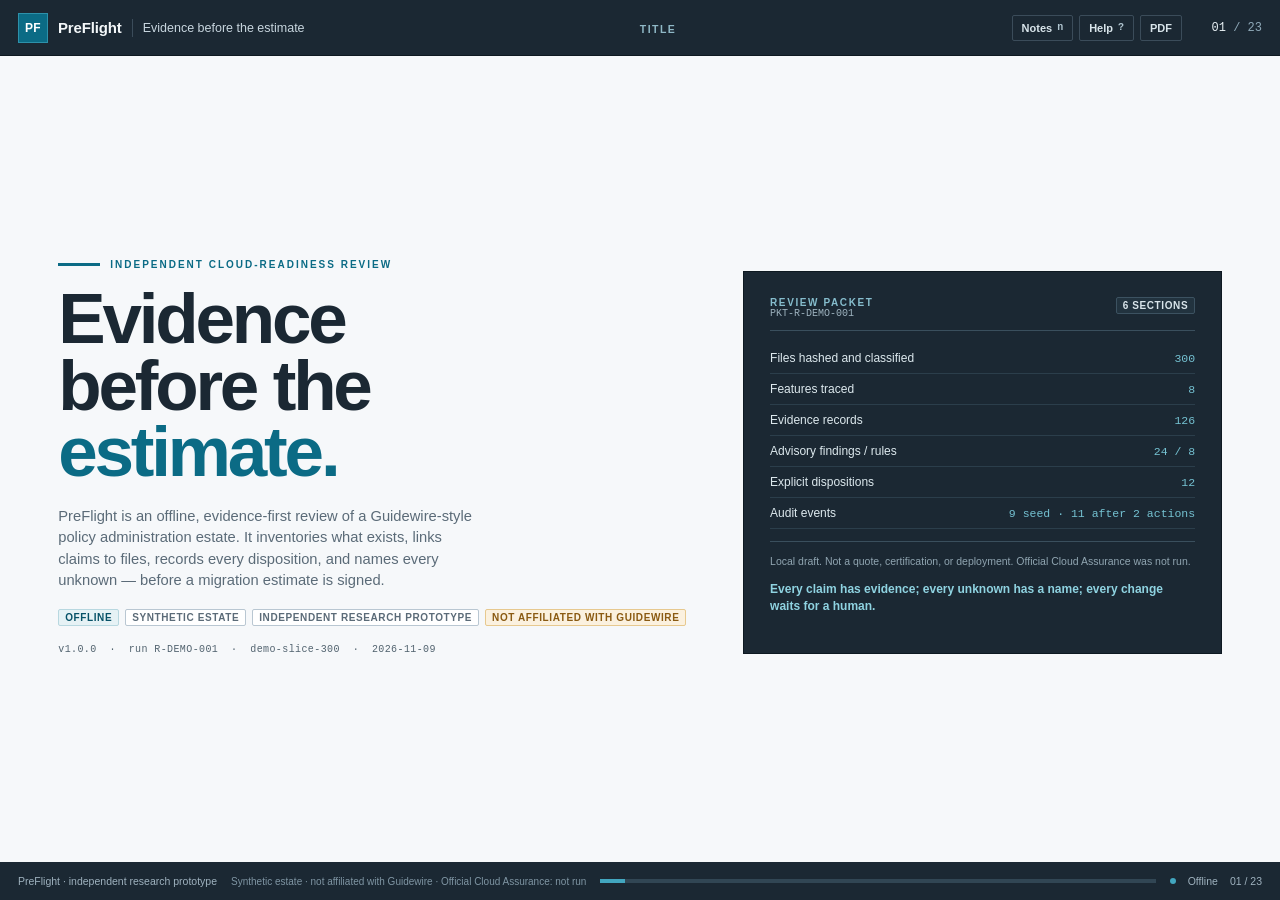
==== commit beba5729: "Add five-agent explainability, live MiMo reasoning, 23-slide deck, and audit-driven UX fixes" ====
--- a/docs/presentation/index.html
+++ b/docs/presentation/index.html
@@ -138,7 +138,7 @@
   .foot-note { color: #7F95A3; white-space: nowrap; overflow: hidden; text-overflow: ellipsis; }
   .foot-mid { flex: 1; display: flex; align-items: center; gap: 10px; min-width: 40px; }
   .progress-track { height: 4px; flex: 1; background: #314654; overflow: hidden; }
-  .progress-bar { height: 100%; width: 6.25%; background: #42A6BF; transition: width .22s ease; }
+  .progress-bar { height: 100%; width: 4.35%; background: #42A6BF; transition: width .22s ease; }
   .foot-right { white-space: nowrap; display: flex; gap: 12px; align-items: center; }
   .foot-dot { width: 6px; height: 6px; background: #42A6BF; border-radius: 50%; display: inline-block; }
 
@@ -496,6 +496,25 @@
   .contact-line b { color: #DCE8EE; font-weight: 700; }
   .disclaimer { font-size: 9px; line-height: 1.45; color: #7D94A2; border-top: 1px solid #3A4F5D; padding-top: 10px; max-width: 125ch; }
 
+  /* Agent loop: the five-agent chain (slides 13-16) */
+  .agent-loop { display: flex; align-items: stretch; gap: 0; margin: 2px 0 0; min-width: 0; }
+  .agent-node {
+    flex: 1 1 0; min-width: 0; background: var(--paper); border: 1px solid var(--border);
+    border-top: 3px solid var(--teal); padding: 10px 10px 11px;
+  }
+  .agent-step { font-family: var(--mono); font-size: 9px; letter-spacing: .08em; color: var(--muted-2); font-weight: 700; }
+  .agent-node h3 { font-size: clamp(.92rem, 1.02vw, 1.1rem); line-height: 1.1; margin: 2px 0 3px; letter-spacing: -.01em; }
+  .agent-handoff { font-size: max(10px, .64vw); line-height: 1.25; color: var(--teal-dark); font-weight: 800; margin: 0 0 5px; text-transform: uppercase; letter-spacing: .04em; }
+  .agent-facts { font-size: max(10px, .64vw); line-height: 1.32; color: var(--muted); margin: 0; }
+  .agent-arrow { flex: none; width: 20px; display: grid; place-items: center; color: var(--teal); font-size: 15px; font-weight: 800; }
+
+  /* Seal cards: Scribe's four seals (slide 16) */
+  .seal-grid { display: grid; grid-template-columns: 1fr 1fr; gap: 7px; }
+  .seal-card { background: var(--paper); border: 1px solid var(--border); border-top: 2px solid var(--teal); padding: 8px 9px; min-width: 0; }
+  .seal-label { display: block; font-size: 9px; letter-spacing: .08em; text-transform: uppercase; color: var(--muted); font-weight: 800; }
+  .seal-hash { display: block; font-family: var(--mono); font-size: clamp(.66rem, .7vw, .76rem); color: var(--teal-dark); margin: 3px 0 2px; overflow-wrap: anywhere; }
+  .seal-art { display: block; font-size: max(10px, .64vw); line-height: 1.25; color: var(--muted); }
+
   /* Notes and help */
   .notes-panel {
     position: fixed; z-index: 80; top: var(--chrome-h); right: 0; bottom: var(--foot-h);
@@ -554,6 +573,9 @@
     h2 { font-size: clamp(1.45rem, 7.2vw, 2.1rem); max-width: none; }
     .slide-lede { font-size: .92rem; }
     .cols-2, .cols-2.wide-left, .cols-3, .demo-grid, .slide--findings .demo-grid, .assistant-grid, .packet-grid, .gap-call, .eval-top, .eval-cols, .risk-cols, .title-grid { grid-template-columns: 1fr; }
+    .agent-loop { flex-direction: column; }
+    .agent-arrow { width: auto; height: 12px; transform: rotate(90deg); }
+    .seal-grid { grid-template-columns: 1fr; }
     .slide--title .slide-body { padding-top: 28px; }
     .title-display { font-size: clamp(2.5rem, 13.5vw, 4.2rem); max-width: 10ch; }
     .title-panel { margin-top: 18px; }
@@ -728,13 +750,13 @@
     <button class="chrome-btn" type="button" id="notes-toggle" aria-pressed="false" aria-controls="notes-panel">Notes <kbd>n</kbd></button>
     <button class="chrome-btn" type="button" id="help-open" aria-haspopup="dialog">Help <kbd>?</kbd></button>
     <button class="chrome-btn" type="button" id="print-button" title="Print or save as PDF">PDF</button>
-    <span class="counter" id="counter" aria-hidden="true">01 <span>/ 16</span></span>
+    <span class="counter" id="counter" aria-hidden="true">01 <span>/ 23</span></span>
   </div>
 </header>
 
 <main class="deck" id="main-deck">
   <!-- 1 -->
-  <section class="slide slide--title is-active" id="slide-1" data-section="Title" data-title="Title" aria-label="Slide 1 of 16: Title">
+  <section class="slide slide--title is-active" id="slide-1" data-section="Title" data-title="Title" aria-label="Slide 1 of 23: Title">
     <div class="slide-body">
       <div class="title-grid">
         <div>
@@ -776,7 +798,7 @@
   </section>
 
   <!-- 2 -->
-  <section class="slide" id="slide-2" data-section="The problem" data-title="The problem" aria-label="Slide 2 of 16: The problem">
+  <section class="slide" id="slide-2" data-section="The problem" data-title="The problem" aria-label="Slide 2 of 23: The problem">
     <div class="slide-body">
       <div class="slide-head">
         <div class="slide-head-main">
@@ -830,7 +852,7 @@
   </section>
 
   <!-- 3 -->
-  <section class="slide slide--gap" id="slide-3" data-section="The gap" data-title="Why tools leave a gap" aria-label="Slide 3 of 16: Why existing tools leave a gap">
+  <section class="slide slide--gap" id="slide-3" data-section="The gap" data-title="Why tools leave a gap" aria-label="Slide 3 of 23: Why existing tools leave a gap">
     <div class="slide-body">
       <div class="slide-head">
         <div class="slide-head-main">
@@ -880,7 +902,7 @@
   </section>
 
   <!-- 4 -->
-  <section class="slide" id="slide-4" data-section="Solution" data-title="The engineered solution" aria-label="Slide 4 of 16: The engineered solution">
+  <section class="slide" id="slide-4" data-section="Solution" data-title="The engineered solution" aria-label="Slide 4 of 23: The engineered solution">
     <div class="slide-body">
       <div class="slide-head">
         <div class="slide-head-main">
@@ -955,7 +977,7 @@
   </section>
 
   <!-- 5 -->
-  <section class="slide" id="slide-5" data-section="Evidence model" data-title="The evidence model" aria-label="Slide 5 of 16: The evidence model">
+  <section class="slide" id="slide-5" data-section="Evidence model" data-title="The evidence model" aria-label="Slide 5 of 23: The evidence model">
     <div class="slide-body">
       <div class="slide-head">
         <div class="slide-head-main">
@@ -1057,7 +1079,7 @@
   </section>
 
   <!-- 6 -->
-  <section class="slide" id="slide-6" data-section="Demo · Workbench" data-title="Workbench: one feature, six artefact families" aria-label="Slide 6 of 16: Demo workbench">
+  <section class="slide" id="slide-6" data-section="Demo · Workbench" data-title="Workbench: one feature, six artefact families" aria-label="Slide 6 of 23: Demo workbench">
     <div class="slide-body">
       <div class="slide-head">
         <div class="slide-head-main">
@@ -1102,7 +1124,7 @@
   </section>
 
   <!-- 7 -->
-  <section class="slide" id="slide-7" data-section="Demo · Manifest" data-title="Manifest: no silent omission" aria-label="Slide 7 of 16: Demo manifest">
+  <section class="slide" id="slide-7" data-section="Demo · Manifest" data-title="Manifest: no silent omission" aria-label="Slide 7 of 23: Demo manifest">
     <div class="slide-body">
       <div class="slide-head">
         <div class="slide-head-main">
@@ -1147,7 +1169,7 @@
   </section>
 
   <!-- 8 -->
-  <section class="slide" id="slide-8" data-section="Demo · Reconstruction" data-title="Reconstruction: a decision queue" aria-label="Slide 8 of 16: Demo reconstruction">
+  <section class="slide" id="slide-8" data-section="Demo · Reconstruction" data-title="Reconstruction: a decision queue" aria-label="Slide 8 of 23: Demo reconstruction">
     <div class="slide-body">
       <div class="slide-head">
         <div class="slide-head-main">
@@ -1197,7 +1219,7 @@
   </section>
 
   <!-- 9 -->
-  <section class="slide slide--findings" id="slide-9" data-section="Demo · Findings" data-title="Findings: restraint by construction" aria-label="Slide 9 of 16: Demo findings">
+  <section class="slide slide--findings" id="slide-9" data-section="Demo · Findings" data-title="Findings: restraint by construction" aria-label="Slide 9 of 23: Demo findings">
     <div class="slide-body">
       <div class="slide-head">
         <div class="slide-head-main">
@@ -1238,7 +1260,7 @@
   </section>
 
   <!-- 10 -->
-  <section class="slide" id="slide-10" data-section="Demo · Assistant" data-title="Grounded assistant: refusal is a feature" aria-label="Slide 10 of 16: Demo grounded assistant">
+  <section class="slide" id="slide-10" data-section="Demo · Assistant" data-title="Grounded assistant: refusal is a feature" aria-label="Slide 10 of 23: Demo grounded assistant">
     <div class="slide-body">
       <div class="slide-head">
         <div class="slide-head-main">
@@ -1281,7 +1303,7 @@
   </section>
 
   <!-- 11 -->
-  <section class="slide" id="slide-11" data-section="Demo · Evaluation" data-title="Evaluation: honest denominators" aria-label="Slide 11 of 16: Demo evaluation">
+  <section class="slide" id="slide-11" data-section="Demo · Evaluation" data-title="Evaluation: honest denominators" aria-label="Slide 11 of 23: Demo evaluation">
     <div class="slide-body">
       <div class="slide-head">
         <div class="slide-head-main">
@@ -1404,7 +1426,7 @@
   </section>
 
   <!-- 12 -->
-  <section class="slide" id="slide-12" data-section="Demo · Packet" data-title="Packet and audit" aria-label="Slide 12 of 16: Demo packet and audit">
+  <section class="slide" id="slide-12" data-section="Demo · Packet" data-title="Packet and audit" aria-label="Slide 12 of 23: Demo packet and audit">
     <div class="slide-body">
       <div class="slide-head">
         <div class="slide-head-main">
@@ -1456,18 +1478,470 @@
   </section>
 
   <!-- 13 -->
-  <section class="slide" id="slide-13" data-section="Engineering rigor" data-title="Engineering rigor: flaws found and fixed" aria-label="Slide 13 of 16: Engineering rigor">
+  <section class="slide" id="slide-13" data-section="Demo · Migrator" data-title="Five-agent evidence chain" aria-label="Slide 13 of 23: Five-agent evidence chain">
+    <div class="slide-body">
+      <div class="slide-head">
+        <div class="slide-head-main">
+          <p class="kicker">Demo 08 · Migrator · five-agent chain</p>
+          <h2>Five agents. One evidence chain. No authority to deploy.</h2>
+          <p class="slide-lede">The feature migrator runs five specialist agents over the completed PA-VEH-01 review: Scout, Architect, Guardian, Critic, and Scribe. Each receives the prior artifact, adds a check or an artifact, and leaves a record. The run ends <span class="mono">completed_with_gates</span> with 11 gates open — not approval, not deployment. This path is a straight handoff chain; the cyclic rework loop belongs to the codebase lab.</p>
+        </div>
+        <span class="head-badge">Straight handoff chain</span>
+      </div>
+      <div class="agent-loop" role="list" aria-label="Five-agent handoff chain from Scout to Scribe">
+        <article class="agent-node" role="listitem">
+          <span class="agent-step">01</span>
+          <h3>Scout</h3>
+          <p class="agent-handoff">review → scope</p>
+          <p class="agent-facts">300 files · 101 evidence records · 31 links on PA-VEH-01 · 24 findings · 12 dispositions</p>
+        </article>
+        <span class="agent-arrow" aria-hidden="true">→</span>
+        <article class="agent-node" role="listitem">
+          <span class="agent-step">02</span>
+          <h3>Architect</h3>
+          <p class="agent-handoff">scope → draft</p>
+          <p class="agent-facts">5 work packages · 5 target files · all <span class="mono">draft_ready</span> · all <span class="mono">pending</span></p>
+        </article>
+        <span class="agent-arrow" aria-hidden="true">→</span>
+        <article class="agent-node" role="listitem">
+          <span class="agent-step">03</span>
+          <h3>Guardian</h3>
+          <p class="agent-handoff">draft → gates</p>
+          <p class="agent-facts">11 open gates = 3 assumptions + 8 rule groups · 6 high impact</p>
+        </article>
+        <span class="agent-arrow" aria-hidden="true">→</span>
+        <article class="agent-node" role="listitem">
+          <span class="agent-step">04</span>
+          <h3>Critic</h3>
+          <p class="agent-handoff">gates → checks</p>
+          <p class="agent-facts">7/7 checks passed · verdict PASS · 0 auto-approved changes</p>
+        </article>
+        <span class="agent-arrow" aria-hidden="true">→</span>
+        <article class="agent-node" role="listitem">
+          <span class="agent-step">05</span>
+          <h3>Scribe</h3>
+          <p class="agent-handoff">checks → seal</p>
+          <p class="agent-facts">8 listed bundle files · 5 targets + plan + report + 12-event log · manifest seals them · <span class="mono">completed_with_gates</span></p>
+        </article>
+      </div>
+      <div class="cols cols-2" style="margin-top:12px">
+        <div class="panel tint">
+          <p class="eyebrow">Bounded autonomy</p>
+          <p class="small" style="margin:0">Read the snapshot, generate local drafts, verify, seal. Never deploy, edit <span class="mono">_gen</span>, approve a change, resolve an assumption, or contact a tenant.</p>
+        </div>
+        <div class="panel" style="border-left:4px solid var(--danger)">
+          <p class="eyebrow" style="color:var(--danger)">Reality boundary</p>
+          <p class="small" style="margin:0"><b>Synthetic rehearsal, not an actual migration.</b> No tenant contacted. No Gosu/Java compiled against Guidewire. No official Cloud Assurance result.</p>
+        </div>
+      </div>
+      <div class="run-strip" style="margin-top:10px">
+        <span class="big">R-DEMO-001</span><span class="sep">·</span>
+        <span class="txt"><b>completed_with_gates</b> · verification passed (7/7) · 11 gates open · no deployment</span>
+      </div>
+      <p class="source" style="margin:7px 0 0">Optional live reasoning run <span class="mono">R-20261111-052740-b001</span>: <span class="mono">mimo-v2.6-flash</span> made 3 citation-checked calls (Scout, Architect, Critic); 0 ungrounded claims passed validation; Guardian made 0 model calls. The deterministic 7/7 checks and sealed status are unchanged.</p>
+      <figure class="shot" style="margin:10px 0 0">
+        <img src="assets/agents/migrator-loop-1440x900.png" width="1440" height="900" alt="Migrator page on run R-DEMO-001: five-agent cycle Scout, Architect, Guardian, Critic, Scribe; 5 work packages, 5 target drafts, 11 human gates, 6 high impact, and 8 bundle files." style="height:clamp(110px,19vh,170px);object-fit:cover;object-position:50% 0%">
+        <figcaption>The live migrator page for <span class="mono">R-DEMO-001</span>: the same five-agent strip, 11 gates, and sealed-bundle counts shown above. The page calls it a loop; the feature path is a straight handoff chain.</figcaption>
+      </figure>
+    </div>
+    <div class="speaker-note" hidden>
+      <p><strong>Start with the chain, not the badge.</strong> “Scout, Architect, Guardian, Critic, Scribe. Each one receives the prior artifact, adds a check or an artifact, and leaves a record. Nobody can approve or deploy.”</p>
+      <p>Read the numbers as the same review the audience already saw: 300 files, 101 evidence records, 31 links on PA-VEH-01, 24 findings, 12 dispositions. Architect produces five local files; Guardian turns findings and assumptions into 11 gates; Critic runs seven package-integrity checks; Scribe seals eight listed files.</p>
+      <p>If someone calls it a loop, correct the shape: “The feature path is a straight handoff chain. The cyclic Architect ↔ Guardian/Critic rework is the codebase lab.”</p>
+      <p>Say the boundary plainly: “Synthetic fixtures, bounded checks, human gates open, not an official Cloud Assurance result.” The optional live run used three model calls; it did not change the deterministic checks or the sealed status.</p>
+    </div>
+  </section>
+
+  <!-- 14 -->
+  <section class="slide" id="slide-14" data-section="Demo · Migrator" data-title="Scout to Architect handoff" aria-label="Slide 14 of 23: Scout to Architect handoff">
+    <div class="slide-body">
+      <div class="slide-head">
+        <div class="slide-head-main">
+          <p class="kicker">Demo 09 · Migrator · Scout → Architect</p>
+          <h2>Scout hands over 31 links and 12 dispositions. Architect writes five files.</h2>
+          <p class="slide-lede">Scout resolves PA-VEH-01 from 300 files and 101 evidence records, keeping 31 links, 24 findings, and 12 dispositions attached to the handoff. Architect turns those dispositions into five local targets: schema, mapping, updater, codegen config, and API contract. The mapping file carries all 12 dispositions, so five files do not mean five trivial changes. Every target is <span class="mono">draft_ready</span> and <span class="mono">pending</span>.</p>
+        </div>
+        <span class="head-badge">5 packages · 12 dispositions</span>
+      </div>
+      <div class="run-strip" style="margin:0 0 10px">
+        <span class="big">Scout → Architect</span><span class="sep">·</span>
+        <span class="txt">300 files · 101 evidence records · 31 links on PA-VEH-01 · 24 findings · 12 dispositions · snapshot <span class="mono">bd4a8a4b338a</span></span>
+      </div>
+      <div class="matrix-wrap" style="min-width:0" tabindex="0" role="region" aria-label="Five Architect work packages; scroll horizontally at narrow widths">
+      <table class="mini-table" aria-label="Five Architect work packages" style="min-width:760px">
+        <thead><tr><th scope="col">WP</th><th scope="col">Target (basename)</th><th scope="col">Disposition</th><th scope="col">Evidence</th><th scope="col">Bytes</th><th scope="col">Gate / approval</th></tr></thead>
+        <tbody>
+          <tr><td class="mono">WP-01</td><td class="mono">policyperiod_pa_ext-1.0.schema.json</td><td>PAVehicle → PersonalVehicle</td><td>EV-0011, EV-0018</td><td>945 B</td><td>— / <span class="mono">pending</span></td></tr>
+          <tr><td class="mono">WP-02</td><td class="mono">policyperiod_pa_ext-1.0.mapping.json</td><td>PAVehicle.Year → ModelYear</td><td>EV-0002, EV-0006</td><td>3,046 B</td><td>— / <span class="mono">pending</span></td></tr>
+          <tr><td class="mono">WP-03</td><td class="mono">policyperiod_pa_ext-1.0.updater.json</td><td>PADriver → VehicleDriver</td><td>EV-0057, EV-0061</td><td>402 B</td><td>— / <span class="mono">pending</span></td></tr>
+          <tr><td class="mono">WP-04</td><td class="mono">pa_codegen_config_ext-1.0.yaml</td><td>PALine → PersonalAutoLine</td><td>EV-0097</td><td>520 B</td><td>— / <span class="mono">pending</span></td></tr>
+          <tr style="background:#FBF1DF"><td class="mono">WP-05</td><td class="mono">pa_ext-1.0.yaml</td><td>PersonalAutoRatingFactorConfiguration → same</td><td>EV-0036</td><td>78 B</td><td><b>G-03</b> / <span class="mono">pending</span></td></tr>
+        </tbody>
+      </table>
+      </div>
+      <p class="source" style="margin:6px 0 0">Full target paths are under <span class="mono">migration/target/config/integration/</span>. All five are <span class="mono">mapped_transformed</span>, <span class="mono">draft_ready</span>, and <span class="mono">pending</span>.</p>
+      <div class="cols cols-2" style="margin-top:9px">
+        <figure class="shot" style="margin:0">
+          <img src="assets/agents/migrator-scout-1440x900.png" width="1440" height="900" alt="Migrator Scout stage on run R-DEMO-001: 31 evidence links, 101 evidence records across 300 files, 24 findings, 12 dispositions, and the first eight evidence rows handed to Architect." style="height:clamp(150px,26vh,250px);object-fit:cover;object-position:50% 0%">
+          <figcaption>Scout stage on <span class="mono">R-DEMO-001</span>: 31 evidence links on PA-VEH-01; the table shows the first 8 of 31. The package table above is built from <span class="mono">migration.json</span>, not from this screenshot.</figcaption>
+        </figure>
+        <div class="stack">
+          <div class="panel tint">
+            <p class="eyebrow">Five files, twelve dispositions</p>
+            <p class="small" style="margin:0">WP-02 is a 12-entry mapping file; WP-05 is the only package carrying a gate at handoff (G-03, 37-character APD type). Five target files are not five deployment units.</p>
+          </div>
+          <div class="run-strip" style="margin:0">
+            <span class="txt"><b>_gen</b> targets: 0 · duplicate targets: 0 · auto-approved: 0 · all five <span class="mono">pending</span></span>
+          </div>
+          <p class="tiny" style="margin:0">Work package = one target file generated from one explicit disposition. APD = Advanced Product Designer; the 37-character type exceeds the 24-character type-name import limit and needs a codegen <span class="mono">nameOverride</span>.</p>
+        </div>
+      </div>
+    </div>
+    <div class="speaker-note" hidden>
+      <p><strong>Scout is evidence-heavy on purpose.</strong> Architect never starts from a prose summary; it starts from 12 explicit dispositions and 31 evidence links. The five files are schema, mapping, updater, codegen config, and API contract.</p>
+      <p>The mapping file contains all 12 dispositions, while WP-05 carries the APD naming gate. All five are local drafts: not compiled, not deployed, not approved. The snapshot prefix is <span class="mono">bd4a8a4b338a</span>.</p>
+      <p>Say the boundary plainly: synthetic fixtures, bounded checks, human gates open, not an official Cloud Assurance result.</p>
+    </div>
+  </section>
+
+  <!-- 15 -->
+  <section class="slide" id="slide-15" data-section="Demo · Migrator" data-title="Guardian eleven gates" aria-label="Slide 15 of 23: Guardian eleven gates">
+    <div class="slide-body">
+      <div class="slide-head">
+        <div class="slide-head-main">
+          <p class="kicker">Demo 10 · Migrator · Guardian</p>
+          <h2>Guardian turns 24 findings and 3 assumptions into 11 human gates.</h2>
+          <p class="slide-lede">Guardian does not score the draft; it opens a gate for every open assumption and every rule group that still has an unanswered finding. The 24 findings collapse into 8 rule groups of 3, plus 3 assumption gates, for 11 human decisions. Six of the 11 are high impact. The bundle cannot ship while any gate is open.</p>
+        </div>
+        <span class="head-badge attention">11 gates · 6 high</span>
+      </div>
+      <div class="stat-strip" aria-label="Guardian gate arithmetic">
+        <div class="stat"><span class="stat-value">24</span><span class="stat-label">findings</span></div>
+        <div class="stat"><span class="stat-value">8</span><span class="stat-label">rule groups × 3</span></div>
+        <div class="stat"><span class="stat-value">3</span><span class="stat-label">assumptions</span></div>
+        <div class="stat"><span class="stat-value">11</span><span class="stat-label">human gates</span></div>
+        <div class="stat signal"><span class="stat-value">6</span><span class="stat-label">high impact</span></div>
+        <div class="stat"><span class="stat-value">0</span><span class="stat-label">resolved</span></div>
+      </div>
+      <div class="demo-grid grow" style="margin-top:9px">
+        <figure class="shot" style="margin:0;height:100%;align-self:stretch;display:flex;flex-direction:column">
+          <img src="assets/agents/migrator-guardian-1440x900.png" width="1440" height="900" alt="Migrator Guardian stage on run R-DEMO-001: 3 open assumption gates G-01 to G-03 and 8 rule groups G-04 to G-11, with 6 high-impact gates and the sealed bundle below." style="flex:1;min-height:0;height:auto;object-fit:cover;object-position:50% 0%">
+        </figure>
+        <div class="stack">
+          <div class="panel" style="padding:10px 12px">
+            <p class="eyebrow">3 assumption gates</p>
+            <table class="mini-table" aria-label="Assumption gates">
+              <thead><tr><th scope="col">Gate</th><th scope="col">Decision needed</th><th scope="col">Owner</th></tr></thead>
+              <tbody>
+                <tr><td><b>G-01</b> <span class="tag danger">high</span></td><td>Which rating table or service consumes <span class="mono">Territory_Ext</span>, and is it in Retrofit scope?</td><td class="mono">unassigned</td></tr>
+                <tr><td><b>G-02</b> <span class="tag amber">med</span></td><td>Can the team provide a supported rating input export before scope is agreed?</td><td class="mono">unassigned</td></tr>
+                <tr><td><b>G-03</b> <span class="tag danger">high</span></td><td>Who owns the 37-character <span class="mono">PersonalAutoRatingFactorConfiguration</span> change, and can the <span class="mono">nameOverride</span> be validated?</td><td class="mono">unassigned</td></tr>
+              </tbody>
+            </table>
+          </div>
+          <div class="panel" style="padding:10px 12px">
+            <p class="eyebrow">8 rule groups · 24 findings</p>
+            <table class="mini-table" aria-label="Rule groups and gates">
+              <thead><tr><th scope="col">Rule group</th><th scope="col">Findings</th><th scope="col">Impact</th><th scope="col">Gate</th></tr></thead>
+              <tbody>
+                <tr><td class="mono">PF-GW-EXC-001</td><td>3</td><td>medium</td><td>G-04</td></tr>
+                <tr><td class="mono">PF-GW-GUNIT-001</td><td>3</td><td>medium</td><td>G-05</td></tr>
+                <tr><td class="mono">PF-GW-NAM-001</td><td>3</td><td><b class="danger">high</b></td><td>G-06</td></tr>
+                <tr><td class="mono">PF-GW-PKG-001</td><td>3</td><td><b class="danger">high</b></td><td>G-07</td></tr>
+                <tr><td class="mono">PF-GW-SEC-001</td><td>3</td><td><b class="danger">high</b></td><td>G-08</td></tr>
+                <tr><td class="mono">PF-GW-SQL-001</td><td>3</td><td><b class="danger">high</b></td><td>G-09</td></tr>
+                <tr><td class="mono">PF-GW-SRV-001</td><td>3</td><td>medium</td><td>G-10</td></tr>
+                <tr><td class="mono">PF-GW-TX-001</td><td>3</td><td>medium</td><td>G-11</td></tr>
+              </tbody>
+            </table>
+          </div>
+        </div>
+      </div>
+      <div class="bottom-band" style="grid-template-columns:1.15fr .85fr;margin-top:8px">
+        <div class="bottom-card"><b>Independent by design</b><span>Guardian receives the 5 packages, open assumptions and findings, and the rule pack. It deliberately does not receive Scout’s narrative, Critic’s verdict, or any model-generated text.</span></div>
+        <div class="bottom-card"><b>Open is a status, not a failure</b><span>A gate is a named human decision with an owner. All 11 are unresolved; 6 are high impact.</span></div>
+      </div>
+    </div>
+    <div class="speaker-note" hidden>
+      <p><strong>The arithmetic is the story.</strong> “24 findings collapse to eight rule groups of three, and three assumptions stand alone. That is 11 human decisions, six of them high impact.”</p>
+      <p>Guardian’s independence is deliberate. It sees the packages, the open assumptions and findings, and the rule pack. It does not see Scout’s narrative or Critic’s verdict, and it receives no model-generated text.</p>
+      <p>The gates are not scoring failures, but they are not resolved either: assumption owners are unassigned and the rule groups sit with the delivery team. Nothing ships while any gate is open.</p>
+      <p>Say the boundary plainly: synthetic fixtures, bounded checks, human gates open, not an official Cloud Assurance result.</p>
+    </div>
+  </section>
+
+  <!-- 16 -->
+  <section class="slide" id="slide-16" data-section="Demo · Migrator" data-title="Critic checks and Scribe seal" aria-label="Slide 16 of 23: Critic checks and Scribe seal">
+    <div class="slide-body">
+      <div class="slide-head">
+        <div class="slide-head-main">
+          <p class="kicker">Demo 11 · Migrator · Critic → Scribe</p>
+          <h2>Critic passes 7/7. Scribe seals 8 listed files. Neither approves.</h2>
+          <p class="slide-lede">Critic re-checks the handoff independently: packages exist, paths are safe and unique, generated JSON/YAML parses, every package is evidence-linked, and nothing was auto-approved. Scribe writes the plan, report, manifest, and 12-event log; the manifest hashes the bundle and the log records the handoffs. Sealed means tamper-evident, not approved. The status remains <span class="mono">completed_with_gates</span>, with all five changes pending.</p>
+        </div>
+        <span class="head-badge">7/7 checks · 8 files sealed</span>
+      </div>
+      <div class="cols cols-2">
+        <div class="panel" style="padding:10px 12px">
+          <p class="eyebrow">Critic · 7 machine checks</p>
+          <table class="mini-table" aria-label="Critic package-integrity checks">
+            <thead><tr><th scope="col">#</th><th scope="col">Check</th><th scope="col">Result</th></tr></thead>
+            <tbody>
+              <tr><td>1</td><td>packages exist</td><td><b class="success">PASS</b> · 5 work packages</td></tr>
+              <tr><td>2</td><td>all package files generated</td><td><b class="success">PASS</b> · 5/5</td></tr>
+              <tr><td>3</td><td>no <span class="mono">_gen</span> targets</td><td><b class="success">PASS</b> · bundle is <span class="mono">_ext</span> / codegen / updater only</td></tr>
+              <tr><td>4</td><td>no duplicate targets</td><td><b class="success">PASS</b> · 5 unique</td></tr>
+              <tr><td>5</td><td>generated JSON/YAML parses</td><td><b class="success">PASS</b> · 5 files parsed</td></tr>
+              <tr><td>6</td><td>every package is evidence-linked</td><td><b class="success">PASS</b> · 5/5 linked</td></tr>
+              <tr><td>7</td><td>human approval retained</td><td><b class="success">PASS</b> · 0 auto-approved changes</td></tr>
+            </tbody>
+          </table>
+        </div>
+        <div class="panel" style="padding:10px 12px">
+          <p class="eyebrow">Scribe · four seal cards</p>
+          <div class="seal-grid">
+            <div class="seal-card"><span class="seal-label">Plan</span><span class="seal-hash">3c307f75205c</span><span class="seal-art"><span class="mono">migration-plan.json</span></span></div>
+            <div class="seal-card"><span class="seal-label">Report</span><span class="seal-hash">8770963bd2fd</span><span class="seal-art"><span class="mono">MIGRATION-REPORT.md</span></span></div>
+            <div class="seal-card"><span class="seal-label">Bundle</span><span class="seal-hash">6c5b7f5a5aec</span><span class="seal-art">8 listed files</span></div>
+            <div class="seal-card"><span class="seal-label">Agent log</span><span class="seal-hash">5c28ba80c3f75eb6</span><span class="seal-art">12 events · <b class="success">verified</b></span></div>
+          </div>
+          <p class="tiny" style="margin:7px 0 0">8 listed bundle files = 5 target drafts + plan + report + 12-event log. <span class="mono">bundle-manifest.json</span> is the seal wrapper. Sealed ≠ approved.</p>
+        </div>
+      </div>
+      <div class="cols cols-2" style="margin-top:9px">
+        <figure class="shot" style="margin:0">
+          <img src="assets/agents/migrator-critic-1440x900.png" width="1440" height="900" alt="Migrator Critic stage on run R-DEMO-001: seven independent checks, 7/7 passed, verdict PASS, and zero auto-approved changes." style="height:clamp(150px,24vh,240px);object-fit:cover;object-position:50% 45%">
+          <figcaption>Critic stage, <span class="mono">R-DEMO-001</span>: 7/7 checks passed; all changes still pending.</figcaption>
+        </figure>
+        <figure class="shot" style="margin:0">
+          <img src="assets/agents/migrator-scribe-1440x900.png" width="1440" height="900" alt="Migrator Scribe stage on run R-DEMO-001: four seal cards for the plan, report, eight-file bundle, and verified 12-event agent log." style="height:clamp(150px,24vh,240px);object-fit:cover;object-position:50% 45%">
+          <figcaption>Scribe stage, <span class="mono">R-DEMO-001</span>: plan, report, bundle, and verified agent log.</figcaption>
+        </figure>
+      </div>
+      <p class="source" style="margin:7px 0 0">Review packet audit: <b>9 seed events</b> (<b>11</b> after the two runbook decisions). Migrator log: <b>12 events</b>, a separate hash chain. Sealed is tamper-evident, not non-repudiation.</p>
+      <div class="run-strip" style="margin-top:7px">
+        <span class="big">R-DEMO-001</span><span class="sep">·</span>
+        <span class="txt"><b>completed_with_gates</b> · verification passed (7/7) · 11 gates open · 0 auto-approved · no deployment</span>
+      </div>
+    </div>
+    <div class="speaker-note" hidden>
+      <p><strong>Critic’s 7/7 is not a quality score.</strong> It is a package-integrity check: the files exist, parse, are unique, are evidence-linked, and are still pending. It says nothing about domain correctness or runtime behavior.</p>
+      <p>Scribe’s seal is tamper-evident, not an approval. The eight listed files exclude the manifest itself, which is the wrapper. The four visible hashes are the plan, the report, the bundle, and the agent log.</p>
+      <p>Keep the two audit chains separate: the review packet has 9 seed events, 11 after the two runbook decisions; the migrator log has 12 events and its own chain.</p>
+      <p>Say the boundary plainly: synthetic fixtures, bounded checks, human gates open, not an official Cloud Assurance result.</p>
+    </div>
+  </section>
+
+  <!-- 17 -->
+  <section class="slide" id="slide-17" data-section="Demo · Codebase lab" data-title="Two migration stories" aria-label="Slide 17 of 23: Two migration stories">
+    <div class="slide-body">
+      <div class="slide-head">
+        <div class="slide-head-main">
+          <p class="kicker">Demo 12 · Codebase lab · two migration shapes</p>
+          <h2>Two synthetic insurers, two migration shapes, one bounded crew.</h2>
+          <p class="slide-lede">Cascade Mutual is a monoline Personal Auto mutual; Harbor P&amp;C is a multi-line carrier spanning Personal Auto, Homeowners, and Workers’ Comp. Both run the same five-agent codebase loop against synthetic Qusar 2026.08 snapshots with a simulated GWCP 2027.04 target — not a published release. The numbers differ because the estates differ, not because the method changes. Both end <span class="mono">green_with_human_gates</span>, with every patch pending.</p>
+        </div>
+        <span class="head-badge">Both green_with_human_gates</span>
+      </div>
+      <div class="run-strip" style="margin:0 0 10px">
+        <span class="txt">Qusar 2026.08 pre-cloud snapshot → <b>simulated</b> GWCP 2027.04 target · five-agent loop Scout → Architect ↔ Guardian / Critic → Planner · same 16-family rule pack · SARIF 2.1.0 · every patch <span class="mono">pending</span> · no deployment</span>
+      </div>
+      <div class="cols cols-2">
+        <div class="panel" style="border-top:3px solid var(--teal)">
+          <div style="display:flex;justify-content:space-between;align-items:flex-start;gap:8px">
+            <div><p class="eyebrow" style="margin-bottom:2px">Monoline Personal Auto · synthetic</p><h3 style="margin-bottom:3px">Cascade Mutual</h3></div>
+            <span class="tag">Retrofit without APD App</span>
+          </div>
+          <p class="small" style="margin-bottom:3px"><b>Illustrative synthetic footprint:</b> 420,000 policies · 38 PCF screens · 64 custom Gosu files · 7 integrations.</p>
+          <p class="tiny" style="margin-bottom:6px">Narrow surface: telematics rating, dealer feed, commission publication. Direct SQL in the rating path.</p>
+          <div class="stat-strip">
+            <div class="stat"><span class="stat-value">18</span><span class="stat-label">findings<br>10 error / 8 warning</span></div>
+            <div class="stat"><span class="stat-value">22</span><span class="stat-label">patches</span></div>
+            <div class="stat"><span class="stat-value">2</span><span class="stat-label">iterations</span></div>
+            <div class="stat signal"><span class="stat-value">10</span><span class="stat-label">human gates</span></div>
+          </div>
+          <p class="small" style="margin:6px 0 0"><span class="mono success">green_with_human_gates</span> · 13 rules fired · structural 100 / gate-adjusted <b>74</b>.</p>
+        </div>
+        <div class="panel" style="border-top:3px solid var(--teal)">
+          <div style="display:flex;justify-content:space-between;align-items:flex-start;gap:8px">
+            <div><p class="eyebrow" style="margin-bottom:2px">Multi-line regional P&amp;C · synthetic</p><h3 style="margin-bottom:3px">Harbor P&amp;C</h3></div>
+            <span class="tag">APD naming preparation</span>
+          </div>
+          <p class="small" style="margin-bottom:3px"><b>Illustrative synthetic footprint:</b> 2.6M policies · 214 PCF screens · 1,180 custom Gosu files · 42 integrations.</p>
+          <p class="tiny" style="margin-bottom:6px">Cross-application: coastal eligibility, claims gateway, vendor MQ, billing batch.</p>
+          <div class="stat-strip">
+            <div class="stat"><span class="stat-value">20</span><span class="stat-label">findings<br>11 error / 9 warning</span></div>
+            <div class="stat"><span class="stat-value">21</span><span class="stat-label">patches</span></div>
+            <div class="stat"><span class="stat-value">2</span><span class="stat-label">iterations</span></div>
+            <div class="stat signal"><span class="stat-value">11</span><span class="stat-label">human gates</span></div>
+          </div>
+          <p class="small" style="margin:6px 0 0"><span class="mono success">green_with_human_gates</span> · 15 rules fired · structural 100 / gate-adjusted <b>71</b>.</p>
+        </div>
+      </div>
+      <figure class="shot" style="margin:9px 0 0">
+        <img src="assets/agents/case-studies-outcomes-focus.png" width="1210" height="230" alt="Crop of the migration stories page: Cascade Mutual and Harbor P&C cards with synthetic footprint values, outcome strips of 18/22/2/10 and 20/21/2/11, and green-with-gates status." style="height:clamp(110px,19vh,180px);object-fit:cover;object-position:50% 12%">
+        <figcaption>Both synthetic case cards and outcome strips; footprint figures are illustrative synthetic values. Harbor’s visible “APD conversion” label is the app’s program label; the generated deliverable is type-level naming preparation only.</figcaption>
+      </figure>
+      <div class="panel tint" style="margin-top:8px;padding:7px 10px">
+        <p class="small" style="margin:0"><b>Reality boundary:</b> synthetic profiles, not customer references. No customer data, no tenant connection, no Guidewire affiliation. A code-level green is bounded; human gates remain open. Harbor’s APD draft is type-level APN naming preparation only — not full APD conversion or field mapping.</p>
+      </div>
+    </div>
+    <div class="speaker-note" hidden>
+      <p><strong>Both insurers are invented.</strong> The point is the contrast in migration shape, not a benchmark. Cascade is a monoline auto mutual with a small integration surface and a rating path where direct SQL is both a cloud concern and a latency risk. Harbor is multi-line, with claims, billing, and coastal underwriting crossing application boundaries.</p>
+      <p>That is why Harbor has more findings and gates despite fewer patches. The structural score reads 100/100 for both, but the human-gate-adjusted scores are 74 and 71; the gap is the point.</p>
+      <p>Label the footprint numbers honestly: illustrative synthetic values, not measured customer data. No customer data, no tenant, no Guidewire affiliation.</p>
+      <p>Harbor’s APD deliverable is a type-level codegen <span class="mono">nameOverride</span> draft: naming preparation only. It is not a full APD conversion and does not model field-level mapping or endpoint generation.</p>
+    </div>
+  </section>
+
+  <!-- 18 -->
+  <section class="slide" id="slide-18" data-section="Demo · Codebase lab" data-title="Code-level refactor and SARIF" aria-label="Slide 18 of 23: Code-level refactor and SARIF">
+    <div class="slide-body">
+      <div class="slide-head">
+        <div class="slide-head-main">
+          <p class="kicker">Demo 13 · Codebase lab · refactor + SARIF</p>
+          <h2>The code lab closes the loop — and still leaves 10/11 human gates.</h2>
+          <p class="slide-lede">The codebase lab starts from raw Gosu, Java, XML, and GUnit rather than a completed review. Architect drafts patches, Guardian re-scans the target, Critic applies every displayed diff, and Planner compiles only after both gates agree. Cascade and Harbor each need two passes and still exit with human gates open. The output is a review bundle and SARIF, not a deployed change.</p>
+        </div>
+        <span class="head-badge">SARIF 2.1.0 · advisory</span>
+      </div>
+      <div class="run-strip" style="margin:0 0 10px">
+        <span class="txt"><b>16</b> code rule families · 2 cases · 2 iterations each · <b>Cascade</b> 18 findings / 22 patches / 10 gates · <b>Harbor</b> 20 findings / 21 patches / 11 gates · 13 / 15 SARIF rules fired</span>
+      </div>
+      <div class="demo-grid grow">
+        <div class="stack" style="min-width:0">
+          <div style="min-width:0">
+            <p class="eyebrow" style="margin-bottom:4px">Before · fixture source (excerpt)</p>
+            <div class="claim-code" style="padding:9px 11px;line-height:1.5;white-space:pre;overflow-x:auto;max-width:100%">
+<span class="m">uses java.sql.Connection</span>
+<span class="m">uses java.sql.DriverManager</span>
+
+var conn = DriverManager.getConnection(
+  <span class="s">"jdbc:cascade:rating"</span>)
+var stmt = conn.createStatement()
+stmt.executeQuery(
+  <span class="s">"SELECT factor FROM cascade_rating " +</span>
+  <span class="s">"WHERE vin = '" + vin + "'"</span>)
+            </div>
+          </div>
+          <div style="min-width:0">
+            <p class="eyebrow" style="margin-bottom:4px">After · generated draft shape (not compiled)</p>
+            <div class="claim-code" style="padding:9px 11px;line-height:1.5;white-space:pre;overflow-x:auto;max-width:100%">
+<span class="k">package</span> cascade.rating
+
+<span class="k">uses</span> gw.api.database.Query
+
+<span class="m">// PreFlight Architect draft: candidate Gosu Query / application API service.</span>
+<span class="m">// Confirm the entity and projected fields with the data owner before merge.</span>
+<span class="k">class</span> VehicleRatingQueryQueryService {
+  <span class="k">function</span> load() : List&lt;VehicleRating&gt; {
+    <span class="k">return</span> Query.make(VehicleRating).select().toList()
+  }
+}
+            </div>
+          </div>
+          <p class="source" style="margin:0">Source excerpt from <span class="mono">gsrc/cascade/rating/VehicleRatingQuery.gs</span>; line breaks added for display. The draft is a generated Gosu Query sketch — not compiled, and semantic equivalence is gate CR-03.</p>
+        </div>
+        <div class="stack" style="min-width:0">
+          <div class="panel" style="padding:10px 12px">
+            <p class="eyebrow">SARIF 2.1.0 · advisory by construction</p>
+            <p class="small" style="margin-bottom:4px">Tool driver <b>PreFlight CodeGuard</b>. Cascade: <b>18</b> results / <b>13</b> rules. Harbor: <b>20</b> results / <b>15</b> rules.</p>
+            <p class="tiny" style="margin-bottom:4px">Per result: <span class="mono">ruleId</span> · <span class="mono">level</span> · artifact URI · start line/column · <span class="mono">partialFingerprints.primaryLocationLineHash</span> · claim strength · remediation · redacted flag.</p>
+            <p class="tiny" style="margin:0">Run properties: <span class="mono">official_cloud_assurance: false</span> · <span class="mono">synthetic: true</span>. No source excerpts or secret values; works with <span class="mono">upload-sarif</span>.</p>
+          </div>
+          <figure class="shot" style="margin:0">
+            <img src="assets/agents/codebase-patches-1440x900.png" width="1440" height="900" alt="Codebase lab Patches tab: 22 Cascade refactor patches, each with target path, rule IDs, risk level, and pending approval." style="height:clamp(120px,18vh,190px);object-fit:cover;object-position:50% 45%">
+            <figcaption>Cascade patch bundle: 22 drafts, every patch pending human approval.</figcaption>
+          </figure>
+        </div>
+      </div>
+      <div class="panel tint" style="margin-top:8px;padding:8px 11px">
+        <p class="small" style="margin:0 0 3px"><b>16 rule families.</b> 13 fired on Cascade, 15 on Harbor; 18 vs 20 SARIF results; both cases 2 passes. The lab is a structural scanner, not a compiler or data-flow engine. Drafts are not compiled; every patch remains <span class="mono">pending</span>.</p>
+        <p class="tiny" style="margin:0"><b>CDA correction:</b> Cloud Data Access is a streaming/export service to S3 Parquet, not a synchronous in-app read. Synchronous reads use Gosu Query or an application API. <b>Servlet:</b> public guidance says custom servlets are “not a recommended practice” — not “unsupported.”</p>
+      </div>
+    </div>
+    <div class="speaker-note" hidden>
+      <p><strong>The lab is a structural pre-check, not a compiler.</strong> That is why the slide says “draft” and keeps semantic equivalence visible. The same 16-family pack fires differently: 13 rules on Cascade, 15 on Harbor, producing 18 and 20 SARIF results.</p>
+      <p>Each result carries a line hash and a claim-strength label. The SARIF run marks Cloud Assurance as not run and the fixture as synthetic. It is suitable for advisory CI ingestion, not a compliance verdict.</p>
+      <p>The refactor example shows intent, not compiled equivalence. The source uses JDBC and concatenated SQL; the draft shape uses a typed Gosu Query. A human owner still has to validate entity mapping, semantics, and runtime behavior.</p>
+      <p>Correct two labels explicitly. Cloud Data Access streams and exports InsuranceSuite data to S3 as Parquet; it is not a synchronous in-app read path. Synchronous reads use Gosu Query or an application API. Custom servlets are “not a recommended practice,” not “unsupported.”</p>
+    </div>
+  </section>
+
+  <!-- 19 -->
+  <section class="slide" id="slide-19" data-section="Demo · Codebase lab" data-title="Upgrade resilience" aria-label="Slide 19 of 23: Upgrade resilience">
+    <div class="slide-body">
+      <div class="slide-head">
+        <div class="slide-head-main">
+          <p class="kicker">Demo 14 · Codebase lab · upgrade resilience</p>
+          <h2>A green signal is release-bound, not permanent.</h2>
+          <p class="slide-lede">A migration assessment can outlive the release it was written against. PreFlight simulates five GWCP release changes and invalidates the prior green signal rather than silently reusing it. It identifies affected patches, runs scenario checks, and records one of three resume choices: revalidate, rollback, or defer. The APD scenario reruns at its simulated 20-character limit; the other four remain <span class="mono">revalidation_required</span> until their drafts are fixed.</p>
+        </div>
+        <span class="head-badge attention">5 simulated scenarios</span>
+      </div>
+      <div class="run-strip" style="margin:0 0 9px">
+        <span class="txt">On detection: assessment generation <b>1 → 2</b> · previous green invalidated · affected patches identified · every patch still <span class="mono">pending</span> · <b>simulated release scenario</b>, not a published 2027.04 release</span>
+      </div>
+      <table class="mini-table" aria-label="Five simulated GWCP release changes">
+        <thead><tr><th scope="col">Simulated release change</th><th scope="col">Effective change</th><th scope="col">Affected rules</th><th scope="col">Cascade patches</th><th scope="col">Harbor patches</th></tr></thead>
+        <tbody>
+          <tr style="background:#FBF1DF"><td><b>APD naming</b> (simulated)</td><td>24 → 20 characters</td><td class="mono">PF-CODE-APD-001</td><td>2</td><td>2</td></tr>
+          <tr><td>App Events v2</td><td>envelope adds <span class="mono">tenantId</span> / <span class="mono">eventId</span></td><td class="mono">PF-CODE-MSG-001</td><td>3</td><td>3</td></tr>
+          <tr><td>Gateway mTLS</td><td>mTLS + scoped service identity</td><td class="mono">PF-CODE-SRV-001, PF-CODE-MSG-001</td><td>7</td><td>6</td></tr>
+          <tr><td>Removed Gosu API</td><td>deprecated runtime API family removed</td><td class="mono">PF-CODE-API-001, PF-CODE-API-002</td><td>14</td><td>14</td></tr>
+          <tr><td>Cloud API version</td><td>v1 → v2 route prefix</td><td class="mono">PF-CODE-SRV-001</td><td>4</td><td>3</td></tr>
+        </tbody>
+      </table>
+      <p class="source" style="margin:5px 0 0">Scenario IDs: <span class="mono">GWCP-APD-NAMING-2027.04</span> · <span class="mono">GWCP-APP-EVENTS-V2-2027.04</span> · <span class="mono">GWCP-GATEWAY-MTLS-2027.04</span> · <span class="mono">GWCP-GOSU-API-REMOVAL-2027.04</span> · <span class="mono">GWCP-CLOUD-API-VERSION-2027.04</span>. All five simulate GWCP 2026.10 → 2027.04; the 2027.04 release and the 20-character limit are PreFlight simulations, not published Guidewire release notes.</p>
+      <div class="cols cols-2" style="margin-top:8px">
+        <div class="panel" style="padding:9px 11px">
+          <p class="eyebrow">Resume options · revalidate / rollback / defer</p>
+          <table class="mini-table" aria-label="Resume options after an upgrade">
+            <thead><tr><th scope="col">Option</th><th scope="col">What it does</th><th scope="col">Status recorded</th></tr></thead>
+            <tbody>
+              <tr><td><b>Revalidate</b> <span class="tag success">recommended</span></td><td>Re-run Architect with the new rule pack</td><td class="mono">resume_requested</td></tr>
+              <tr><td><b>Rollback</b></td><td>Return to the last green checkpoint; keep the sealed bundle</td><td class="mono">rolled_back_to_checkpoint</td></tr>
+              <tr><td><b>Defer</b></td><td>Pin the assessment release; record the risk owner</td><td class="mono">upgrade_deferred</td></tr>
+            </tbody>
+          </table>
+          <p class="tiny" style="margin:5px 0 0">All three clear the green signal and keep human approval required.</p>
+        </div>
+        <div class="stack">
+          <div class="panel tint" style="padding:8px 10px">
+            <p class="small" style="margin:0"><b>APD control:</b> same bundle, two outcomes — regenerated at the scenario’s 20-character limit → <span class="mono success">compatible</span>; the 24-character bundle → <span class="mono danger">revalidation_required</span>.</p>
+          </div>
+          <figure class="shot" style="margin:0">
+            <img src="assets/agents/codebase-upgrade-1440x900.png" width="1440" height="900" alt="Codebase lab Upgrade resilience tab: APD naming scenario GWCP-APD-NAMING-2027.04, generation 1 to 2, 2 affected patches, green signal invalidated, and revalidate/rollback/defer resume options." style="height:clamp(105px,16vh,165px);object-fit:cover;object-position:50% 38%">
+            <figcaption>Upgrade tab: generation bump, invalidated green signal, and the three recorded resume choices.</figcaption>
+          </figure>
+        </div>
+      </div>
+      <div class="bottom-band" style="grid-template-columns:1.05fr .95fr;margin-top:7px">
+        <div class="bottom-card"><b>Unexpected-scenario playbook</b><span>Named states, not an unchecked green signal: source changed · corrupt file · duplicate target · analyzer crash · empty snapshot.</span></div>
+        <div class="bottom-card" style="border-top-color:var(--danger)"><b>Reality boundary</b><span>Conservative match by affected rule or path. Counts are exposure, not effort or defect counts. A human still approves every patch.</span></div>
+      </div>
+    </div>
+    <div class="speaker-note" hidden>
+      <p><strong>The 24-character APD type-name limit is documented; the 20-character 2027.04 scenario is a simulation.</strong> Do not say Guidewire is tightening the limit in 2027.04. The table is a model of release-change exposure, not a published release note.</p>
+      <p>The generation bumps from 1 to 2 on detection, and the previous green signal is invalidated rather than silently reused. The APD row affects two patches in each case. The removed-API row is broad: 14 patches in both cases, scanned across <span class="mono">gsrc/</span>, <span class="mono">java/</span>, and <span class="mono">plugins/</span>.</p>
+      <p>The three resume choices all clear the green signal and keep a human in the loop; the tool records the choice, it does not approve it. Source changes, corrupt files, duplicate targets, analyzer crashes, and empty snapshots become named states instead of an unchecked green signal.</p>
+      <p>Counts are exposure, not effort or defect counts. Say the boundary plainly: synthetic fixtures, bounded checks, human gates open, not an official Cloud Assurance result.</p>
+    </div>
+  </section>
+
+  <!-- 20 -->
+  <section class="slide" id="slide-20" data-section="Engineering rigor" data-title="Engineering rigor: flaws found and fixed" aria-label="Slide 20 of 23: Engineering rigor">
     <div class="slide-body">
       <div class="slide-head">
         <div class="slide-head-main">
           <p class="kicker">Engineering rigor</p>
           <h2>The demo is the surface. The hardening is the work.</h2>
-          <p class="slide-lede"><b>418 tests</b> and a Playwright golden path. <b>18/18</b> recorded freeze hashes recompute. A security contract with archive, XML, YAML, CSRF, CSP, and redaction tests. Adversarial review found real flaws; each row below was fixed and regression-tested.</p>
+          <p class="slide-lede"><b>481 tests</b> and a Playwright golden path. <b>18/18</b> recorded freeze hashes recompute. A security contract with archive, XML, YAML, CSRF, CSP, and redaction tests. Adversarial review found real flaws; each row below was fixed and regression-tested.</p>
         </div>
         <span class="head-badge">Internal adversarial review</span>
       </div>
       <div class="rigor-top">
-        <span class="rigor-badge"><b>418</b> tests collected</span>
+        <span class="rigor-badge"><b>481</b> tests passed</span>
         <span class="rigor-badge"><b>1</b> Playwright golden path</span>
         <span class="rigor-badge"><b>18/18</b> frozen hashes recompute</span>
         <span class="rigor-badge"><b>0</b> raw secret values in artifacts</span>
@@ -1491,14 +1965,14 @@
       </div>
     </div>
     <div class="speaker-note" hidden>
-      <p><strong>This slide is for the engineer in the room.</strong> “The demo surface is small; the hardening is not. 418 tests, a Playwright golden path, 18/18 freeze hashes, and a security contract.”</p>
+      <p><strong>This slide is for the engineer in the room.</strong> “The demo surface is small; the hardening is not. 481 tests, a Playwright golden path, 18/18 freeze hashes, and a security contract.”</p>
       <p>Pick two rows and go deep. “Concurrent decisions: we test 12 simultaneous accepts; all 12 persist, and conflicting actions return 409. Packet evidence: it used to be a 20-row sample; now it is 126 complete items plus the audit appendix. Forged excerpts used to score; now they score zero.”</p>
       <p>Be honest about the table: it is from internal adversarial review, not an external audit. Phrase the YAML and audit items as hardening controls, not published benchmarks. The point is that the flaws were found, fixed, and regression-tested. The seed run has 9 audit events; the two reviewer actions in the demo take it to 11.</p>
     </div>
   </section>
 
-  <!-- 14 -->
-  <section class="slide" id="slide-14" data-section="Novelty & prior art" data-title="What is actually novel" aria-label="Slide 14 of 16: Novelty and prior art">
+  <!-- 21 -->
+  <section class="slide" id="slide-21" data-section="Novelty & prior art" data-title="What is actually novel" aria-label="Slide 21 of 23: Novelty and prior art">
     <div class="slide-body">
       <div class="slide-head">
         <div class="slide-head-main">
@@ -1552,8 +2026,8 @@
     </div>
   </section>
 
-  <!-- 15 -->
-  <section class="slide" id="slide-15" data-section="Viability" data-title="Viability, limitations, kill risks" aria-label="Slide 15 of 16: Viability and limitations">
+  <!-- 22 -->
+  <section class="slide" id="slide-22" data-section="Viability" data-title="Viability, limitations, kill risks" aria-label="Slide 22 of 23: Viability and limitations">
     <div class="slide-body">
       <div class="slide-head">
         <div class="slide-head-main">
@@ -1631,8 +2105,8 @@
     </div>
   </section>
 
-  <!-- 16 -->
-  <section class="slide slide--close" id="slide-16" data-section="Close" data-title="Close and ask" aria-label="Slide 16 of 16: Close and ask">
+  <!-- 23 -->
+  <section class="slide slide--close" id="slide-23" data-section="Close" data-title="Close and ask" aria-label="Slide 23 of 23: Close and ask">
     <div class="slide-body">
       <p class="kicker close-kicker">Close</p>
       <h2 class="close-quote">Every claim has evidence.<br>Every unknown has a name.<br><span class="accent">Every change waits for a human.</span></h2>
@@ -1663,7 +2137,7 @@
   <span class="foot-brand">PreFlight · independent research prototype</span>
   <span class="foot-note">Synthetic estate · not affiliated with Guidewire · Official Cloud Assurance: not run</span>
   <div class="foot-mid"><div class="progress-track" aria-hidden="true"><div class="progress-bar" id="progress-bar"></div></div></div>
-  <div class="foot-right"><span class="foot-dot" aria-hidden="true"></span><span>Offline</span><span id="foot-slide">01 / 16</span></div>
+  <div class="foot-right"><span class="foot-dot" aria-hidden="true"></span><span>Offline</span><span id="foot-slide">01 / 23</span></div>
 </footer>
 
 <aside class="notes-panel" id="notes-panel" aria-label="Speaker notes" aria-hidden="true" inert>
@@ -1687,7 +2161,7 @@
         <tr><td>Touch</td><td>Swipe left / right to navigate</td></tr>
       </tbody>
     </table>
-    <p class="help-note">Deep links use <code>#slide-1</code> … <code>#slide-16</code>. The deck has no external fonts, scripts, styles, or network calls. Print produces one 16:9 slide per page. Reduced-motion settings are respected.</p>
+    <p class="help-note">Deep links use <code>#slide-1</code> … <code>#slide-23</code>. The deck has no external fonts, scripts, styles, or network calls. Print produces one 16:9 slide per page. Reduced-motion settings are respected.</p>
   </div>
 </div>
 
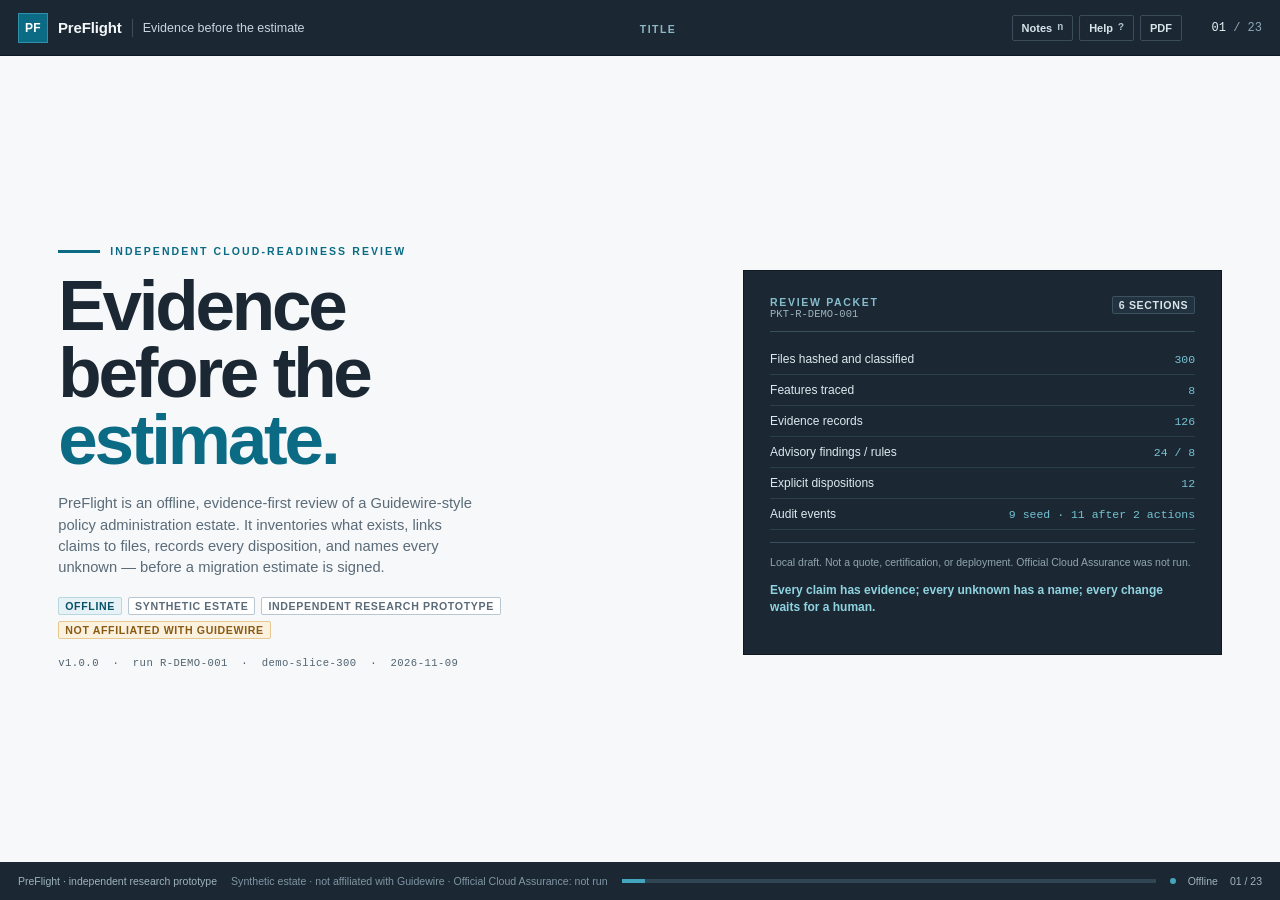
==== commit 2d766eae: "Harden live reasoning, tighten story accuracy, and complete UX audit fixes" ====
--- a/docs/presentation/index.html
+++ b/docs/presentation/index.html
@@ -4,6 +4,7 @@
 <meta charset="utf-8">
 <meta name="viewport" content="width=device-width, initial-scale=1">
 <meta name="color-scheme" content="light">
+<link rel="icon" href="data:image/svg+xml,%3Csvg xmlns='http://www.w3.org/2000/svg' viewBox='0 0 32 32'%3E%3Crect width='32' height='32' fill='%230B6B85'/%3E%3Ctext x='16' y='22' font-family='Arial' font-size='14' font-weight='700' fill='white' text-anchor='middle'%3EPF%3C/text%3E%3C/svg%3E">
 <title>PreFlight — Evidence before the estimate</title>
 <style>
   :root {
@@ -102,6 +103,11 @@
     display: none; overflow: hidden;
   }
   .slide.is-active { display: block; }
+  .slide.is-active .slide-body { animation: slide-enter .34s cubic-bezier(.2, .7, .3, 1) both; }
+  @keyframes slide-enter {
+    from { opacity: 0; transform: translateY(8px); }
+    to { opacity: 1; transform: translateY(0); }
+  }
   .slide-body {
     width: 100%; max-width: 1640px; height: 100%; margin: 0 auto;
     padding: clamp(18px, 2.3vh, 30px) var(--pad-x) clamp(12px, 1.6vh, 20px);
@@ -110,7 +116,7 @@
   .slide-head { display: flex; align-items: flex-end; justify-content: space-between; gap: 24px; margin-bottom: clamp(10px, 1.5vh, 18px); }
   .slide-head-main { min-width: 0; }
   .kicker {
-    font-size: clamp(9px, .56vw, 11px); letter-spacing: .17em; text-transform: uppercase;
+    font-size: clamp(10px, .6vw, 11.5px); letter-spacing: .17em; text-transform: uppercase;
     color: var(--teal); font-weight: 800; margin: 0 0 5px;
   }
   h1, h2, h3, p { margin-top: 0; }
@@ -120,7 +126,7 @@
   }
   .slide-lede {
     margin: 0; color: var(--muted); line-height: 1.42;
-    font-size: clamp(.83rem, .93vw, 1rem); max-width: 88ch;
+    font-size: clamp(.88rem, .96vw, 1.02rem); max-width: 88ch;
   }
   .head-badge {
     flex: none; align-self: flex-start; border: 1px solid var(--border-strong);
@@ -153,13 +159,13 @@
   .panel p { line-height: 1.42; }
   .panel p:last-child { margin-bottom: 0; }
   .eyebrow {
-    font-size: 10px; letter-spacing: .14em; text-transform: uppercase; font-weight: 800;
+    font-size: 10.5px; letter-spacing: .14em; text-transform: uppercase; font-weight: 800;
     color: var(--teal); margin-bottom: 6px;
   }
   .panel.ink .eyebrow { color: #7BC4D6; }
   .muted { color: var(--muted); }
-  .small { font-size: clamp(.7rem, .76vw, .8rem); line-height: 1.38; }
-  .tiny { font-size: clamp(.64rem, .68vw, .72rem); line-height: 1.35; color: var(--muted); }
+  .small { font-size: clamp(.74rem, .78vw, .82rem); line-height: 1.38; }
+  .tiny { font-size: clamp(.68rem, .7vw, .74rem); line-height: 1.35; color: var(--muted); }
   .mono { font-family: var(--mono); }
   .nowrap { white-space: nowrap; }
   .accent { color: var(--teal); }
@@ -170,7 +176,7 @@
   .tag {
     display: inline-flex; align-items: center; gap: 5px; padding: 2px 6px;
     border: 1px solid var(--border-strong); border-radius: 2px;
-    font-size: 9.5px; font-weight: 800; letter-spacing: .06em; text-transform: uppercase;
+    font-size: 10.5px; font-weight: 800; letter-spacing: .06em; text-transform: uppercase;
     color: var(--muted); background: var(--paper); white-space: nowrap;
   }
   .tag.teal { border-color: var(--teal-line); background: var(--teal-soft); color: var(--teal-dark); }
@@ -179,7 +185,7 @@
   .tag.success { border-color: #B8D8C6; background: var(--success-bg); color: var(--success); }
   .tag.violet { border-color: #CFC5E6; background: var(--violet-bg); color: var(--violet); }
   .tag.ink { border-color: #3C5261; background: #22333F; color: #D9E5EB; }
-  .source { font-size: clamp(.62rem, .67vw, .71rem); color: var(--muted-2); line-height: 1.35; }
+  .source { font-size: clamp(.68rem, .72vw, .76rem); color: var(--muted-2); line-height: 1.35; }
   .source b { color: var(--muted); font-weight: 700; }
   .stat-strip { display: flex; flex-wrap: wrap; border: 1px solid var(--border); background: var(--paper); }
   .stat {
@@ -187,7 +193,7 @@
   }
   .stat:last-child { border-right: 0; }
   .stat-value { display: block; font-size: clamp(1.15rem, 1.45vw, 1.55rem); line-height: 1; font-weight: 800; letter-spacing: -.02em; }
-  .stat-label { display: block; margin-top: 4px; font-size: 9.5px; letter-spacing: .08em; text-transform: uppercase; color: var(--muted); font-weight: 700; line-height: 1.25; }
+  .stat-label { display: block; margin-top: 4px; font-size: 10.5px; letter-spacing: .08em; text-transform: uppercase; color: var(--muted); font-weight: 700; line-height: 1.25; }
   .stat.signal .stat-value { color: var(--danger); }
   .stat.good .stat-value { color: var(--teal); }
   .cols { display: grid; gap: clamp(12px, 1.5vw, 22px); min-height: 0; }
@@ -199,7 +205,7 @@
   .stack { display: flex; flex-direction: column; gap: clamp(8px, 1.1vh, 12px); min-height: 0; }
   .grow { flex: 1; min-height: 0; }
   .bullets { margin: 0; padding-left: 17px; }
-  .bullets li { margin: 0 0 7px; line-height: 1.38; font-size: clamp(.78rem, .85vw, .92rem); }
+  .bullets li { margin: 0 0 7px; line-height: 1.38; font-size: clamp(.8rem, .86vw, .93rem); }
   .bullets li:last-child { margin-bottom: 0; }
   .bullets.tight li { margin-bottom: 4px; }
 
@@ -211,7 +217,7 @@
     background: var(--teal); color: #fff; font-weight: 800; font-size: 11px;
     border: 2px solid #fff; box-shadow: 0 0 0 1px var(--teal-line);
   }
-  .callout-body { font-size: clamp(.72rem, .79vw, .85rem); line-height: 1.36; }
+  .callout-body { font-size: clamp(.75rem, .8vw, .87rem); line-height: 1.36; }
   .callout-body b { font-weight: 800; }
   .shot {
     position: relative; background: var(--paper); border: 1px solid var(--border-strong);
@@ -240,18 +246,18 @@
   .title-grid { display: grid; grid-template-columns: minmax(0, 1.14fr) minmax(0, .86fr); gap: clamp(22px, 4vw, 62px); align-items: center; flex: 1; }
   .title-kicker { display: flex; align-items: center; gap: 10px; margin-bottom: 16px; }
   .title-kicker .line { width: 42px; height: 3px; background: var(--teal); }
-  .title-kicker span { font-size: clamp(10px, .68vw, 12px); letter-spacing: .2em; text-transform: uppercase; font-weight: 800; color: var(--teal); }
+  .title-kicker span { font-size: clamp(10.5px, .68vw, 12px); letter-spacing: .2em; text-transform: uppercase; font-weight: 800; color: var(--teal); }
   .title-display {
     font-size: clamp(2.75rem, 5.55vw, 6.2rem); line-height: .94; letter-spacing: -.045em;
     margin: 0 0 20px; font-weight: 800; max-width: 12ch;
   }
   .title-sub { font-size: clamp(.92rem, 1.08vw, 1.15rem); line-height: 1.45; color: var(--muted); max-width: 52ch; margin-bottom: 18px; }
   .title-badges { display: flex; flex-wrap: wrap; gap: 6px; margin-bottom: 18px; }
-  .title-meta { font-size: 10.5px; color: var(--muted-2); letter-spacing: .04em; }
+  .title-meta { font-size: 11px; color: var(--muted-2); letter-spacing: .04em; }
   .title-panel { background: var(--ink); color: #EDF4F7; padding: clamp(18px, 2vw, 30px); border: 1px solid #0E1921; }
   .packet-head { display: flex; justify-content: space-between; align-items: flex-start; gap: 12px; border-bottom: 1px solid #3A4F5D; padding-bottom: 11px; margin-bottom: 12px; }
-  .packet-title { font-size: 10px; letter-spacing: .16em; text-transform: uppercase; color: #86BDCD; font-weight: 800; }
-  .packet-id { font-family: var(--mono); font-size: 10px; color: #9DB2BE; }
+  .packet-title { font-size: 10.5px; letter-spacing: .16em; text-transform: uppercase; color: #86BDCD; font-weight: 800; }
+  .packet-id { font-family: var(--mono); font-size: 10.5px; color: #9DB2BE; }
   .packet-row { display: grid; grid-template-columns: 1fr auto; gap: 12px; padding: 8px 0; border-bottom: 1px solid #2B3E4B; align-items: baseline; }
   .packet-row:last-of-type { border-bottom: 0; }
   .packet-k { font-size: 12px; color: #DDE9EE; }
@@ -265,35 +271,35 @@
   .qcard { background: var(--paper); border: 1px solid var(--border); border-top: 3px solid var(--teal); padding: 13px 14px; }
   .qcard .qnum { font-size: 1.5rem; line-height: 1; font-weight: 800; color: var(--teal); margin-bottom: 7px; }
   .qcard h3 { font-size: clamp(.88rem, .95vw, 1.02rem); margin-bottom: 4px; }
-  .qcard p { font-size: clamp(.7rem, .75vw, .8rem); margin: 0; color: var(--muted); line-height: 1.35; }
+  .qcard p { font-size: clamp(.72rem, .76vw, .81rem); margin: 0; color: var(--muted); line-height: 1.35; }
   .pain-list { display: flex; flex-direction: column; gap: 8px; }
   .pain { display: grid; grid-template-columns: 94px minmax(0, 1fr); gap: 11px; align-items: start; background: var(--paper); border: 1px solid var(--border); padding: 10px 12px; }
   .pain-tag { font-size: 9.5px; line-height: 1.2; font-weight: 800; letter-spacing: .08em; text-transform: uppercase; color: var(--teal-dark); padding-top: 2px; }
   .pain h3 { font-size: clamp(.83rem, .9vw, .96rem); margin: 0 0 3px; }
-  .pain p { font-size: clamp(.71rem, .76vw, .81rem); line-height: 1.34; color: var(--muted); margin: 0 0 4px; }
+  .pain p { font-size: clamp(.73rem, .77vw, .82rem); line-height: 1.34; color: var(--muted); margin: 0 0 4px; }
   .quote-bar { border-left: 3px solid var(--teal); padding: 7px 0 7px 13px; margin: 0 0 12px; color: var(--ink-2); font-size: clamp(.8rem, .9vw, .96rem); line-height: 1.4; }
   .quote-bar b { color: var(--teal-dark); }
 
   /* Slide 3 */
   .slide--gap h2 { max-width: 54ch; font-size: clamp(1.45rem, 2.3vw, 2.7rem); }
   .ack-line { display: flex; flex-wrap: wrap; gap: 4px; margin-top: 7px; }
-  .fixture-note { margin: 6px 0 0; font-size: 10px; line-height: 1.35; color: var(--muted); }
+  .fixture-note { margin: 6px 0 0; font-size: 11px; line-height: 1.35; color: var(--muted); }
   .guards-shot { border: 1px solid var(--border-strong); background: var(--paper); position: relative; margin-top: 8px; }
   .guards-shot img { display: block; width: 100%; height: auto; }
-  .guards-shot .cap { padding: 5px 8px; border-top: 1px solid var(--border); font-size: 10px; line-height: 1.3; color: var(--muted); }
-  .m12-list { display: grid; grid-template-columns: 48px minmax(0, 1fr); gap: 3px 6px; margin: 0; font-size: 10px; line-height: 1.35; }
+  .guards-shot .cap { padding: 5px 8px; border-top: 1px solid var(--border); font-size: 11px; line-height: 1.3; color: var(--muted); }
+  .m12-list { display: grid; grid-template-columns: 48px minmax(0, 1fr); gap: 3px 6px; margin: 0; font-size: 11px; line-height: 1.35; }
   .m12-list dt { color: var(--muted); font-weight: 700; }
   .m12-list dd { margin: 0; overflow-wrap: anywhere; }
-  .m12-list code { font-size: 10px; }
+  .m12-list code { font-size: 11px; }
   .matrix-wrap { min-width: 0; }
   .matrix { width: 100%; border-collapse: collapse; background: var(--paper); border: 1px solid var(--border); }
-  .matrix th, .matrix td { text-align: left; padding: 5px 8px; border-bottom: 1px solid var(--border); vertical-align: middle; }
+  .matrix th, .matrix td { text-align: left; padding: 4px 8px; border-bottom: 1px solid var(--border); vertical-align: middle; }
   .matrix th { font-size: 9px; letter-spacing: .07em; text-transform: uppercase; color: var(--muted); font-weight: 800; background: #EEF3F5; line-height: 1.2; }
   .matrix th:not(:first-child), .matrix td:not(:first-child) { text-align: center; width: 9.4%; }
   .matrix td { font-size: clamp(.68rem, .73vw, .78rem); line-height: 1.3; }
   .matrix tr:last-child td { border-bottom: 0; }
   .matrix .tool-name { font-weight: 800; display: block; }
-  .matrix .tool-sub { color: var(--muted); font-size: .92em; display: block; margin-top: 1px; }
+  .matrix .tool-sub { color: var(--muted); font-size: 10.6px; display: block; margin-top: 1px; }
   .matrix tr.preflight td { background: #EAF4F6; border-top: 2px solid var(--teal); }
   .matrix tr.preflight .tool-name { color: var(--teal-dark); }
   .dot { display: inline-block; width: 9px; height: 9px; border-radius: 50%; background: var(--teal); }
@@ -306,14 +312,14 @@
   .bottom-band { display: grid; grid-template-columns: repeat(3, minmax(0, 1fr)); gap: 7px; margin-top: 10px; }
   .bottom-band.four { grid-template-columns: repeat(4, minmax(0, 1fr)); }
   .bottom-card { background: var(--paper); border: 1px solid var(--border); border-top: 2px solid var(--teal); padding: 8px 10px; min-width: 0; }
-  .bottom-card b { display: block; font-size: clamp(.7rem, .75vw, .8rem); line-height: 1.2; margin-bottom: 2px; }
-  .bottom-card span { display: block; font-size: clamp(.62rem, .66vw, .71rem); color: var(--muted); line-height: 1.3; }
-  .bottom-card .num { font-family: var(--mono); color: var(--teal); font-size: 10px; font-weight: 700; }
+  .bottom-card b { display: block; font-size: clamp(.72rem, .76vw, .81rem); line-height: 1.2; margin-bottom: 2px; }
+  .bottom-card span { display: block; font-size: clamp(.68rem, .7vw, .74rem); color: var(--muted); line-height: 1.3; }
+  .bottom-card .num { font-family: var(--mono); color: var(--teal); font-size: 10.5px; font-weight: 700; }
   .stage-grid { display: grid; grid-template-columns: repeat(3, minmax(0, 1fr)); grid-template-rows: repeat(3, minmax(0, 1fr)); gap: 0 16px; margin-top: 8px; flex: 1; min-height: 0; }
-  .stage-item { display: grid; grid-template-columns: 82px minmax(0, 1fr); gap: 6px; align-items: center; padding: 5px 0; border-bottom: 1px solid var(--border); font-size: clamp(.62rem, .66vw, .71rem); line-height: 1.25; }
-  .stage-item b { font-size: 9.5px; letter-spacing: .04em; text-transform: uppercase; color: var(--teal-dark); }
+  .stage-item { display: grid; grid-template-columns: 82px minmax(0, 1fr); gap: 6px; align-items: center; padding: 5px 0; border-bottom: 1px solid var(--border); font-size: clamp(.66rem, .69vw, .73rem); line-height: 1.25; }
+  .stage-item b { font-size: 10.5px; letter-spacing: .04em; text-transform: uppercase; color: var(--teal-dark); }
   .stage-item span { color: var(--muted); }
-  .closing-line { margin-top: auto; border-top: 1px solid var(--border); padding-top: 9px; display: flex; flex-wrap: wrap; gap: 6px 14px; align-items: center; font-size: clamp(.67rem, .72vw, .77rem); color: var(--muted); }
+  .closing-line { margin-top: auto; border-top: 1px solid var(--border); padding-top: 9px; display: flex; flex-wrap: wrap; gap: 6px 14px; align-items: center; font-size: clamp(.7rem, .73vw, .78rem); color: var(--muted); }
   .closing-line b { color: var(--ink); font-weight: 800; }
 
   /* Slide 4 */
@@ -325,12 +331,12 @@
   .pipe:nth-child(odd) { border-top: 3px solid var(--teal); }
   .pipe-num { font-family: var(--mono); font-size: 9px; color: var(--muted-2); letter-spacing: .06em; }
   .pipe-name { display: block; font-size: clamp(.68rem, .74vw, .79rem); font-weight: 800; line-height: 1.15; margin: 3px 0 4px; }
-  .pipe-desc { display: block; font-size: clamp(.59rem, .63vw, .68rem); color: var(--muted); line-height: 1.28; }
+  .pipe-desc { display: block; font-size: clamp(.66rem, .68vw, .72rem); color: var(--muted); line-height: 1.28; }
   .arrow { flex: none; width: 10px; display: grid; place-items: center; color: #3E5563; font-size: 15px; font-weight: 800; }
   .invariants { display: grid; grid-template-columns: repeat(5, minmax(0, 1fr)); gap: 7px; }
   .invariant { background: var(--paper); border: 1px solid var(--border); border-top: 2px solid var(--teal); padding: 9px 10px; }
   .invariant b { display: block; font-size: clamp(.68rem, .73vw, .78rem); margin-bottom: 3px; }
-  .invariant span { display: block; font-size: clamp(.6rem, .64vw, .69rem); color: var(--muted); line-height: 1.3; }
+  .invariant span { display: block; font-size: clamp(.66rem, .68vw, .72rem); color: var(--muted); line-height: 1.3; }
   .run-strip { display: flex; align-items: center; gap: 10px; background: var(--ink); color: #EAF2F6; padding: 11px 14px; margin-top: 10px; }
   .run-strip .big { font-size: 1.15rem; font-weight: 800; color: #7BC4D6; letter-spacing: -.02em; }
   .run-strip .txt { font-size: clamp(.68rem, .74vw, .8rem); color: #B9CCD6; line-height: 1.35; }
@@ -346,12 +352,12 @@
   .rung:last-child { border-bottom: 0; }
   .rung .lab { font-weight: 800; font-size: clamp(.66rem, .71vw, .76rem); }
   .rung .cnt { font-family: var(--mono); font-size: 11px; color: var(--muted); text-align: right; }
-  .rung .desc { font-size: clamp(.62rem, .66vw, .71rem); color: var(--muted); line-height: 1.28; }
-  .field-list { display: grid; grid-template-columns: 92px minmax(0, 1fr); gap: 4px 8px; font-size: clamp(.67rem, .72vw, .77rem); line-height: 1.32; }
+  .rung .desc { font-size: clamp(.68rem, .7vw, .74rem); color: var(--muted); line-height: 1.28; }
+  .field-list { display: grid; grid-template-columns: 92px minmax(0, 1fr); gap: 4px 8px; font-size: clamp(.7rem, .74vw, .79rem); line-height: 1.32; }
   .field-list dt { color: var(--muted); font-weight: 700; }
   .field-list dd { margin: 0; }
   .chain { display: flex; align-items: center; gap: 4px; flex-wrap: wrap; margin-top: 5px; }
-  .chain-node { font-family: var(--mono); font-size: 8.5px; border: 1px solid var(--border-strong); background: #F7F9FB; padding: 4px 5px; color: var(--ink-2); white-space: nowrap; }
+  .chain-node { font-family: var(--mono); font-size: 10px; border: 1px solid var(--border-strong); background: #F7F9FB; padding: 4px 5px; color: var(--ink-2); white-space: nowrap; }
   .chain-arrow { color: #3E5563; font-weight: 800; font-size: 11px; }
 
   /* Demo slides */
@@ -361,20 +367,21 @@
   .demo-side { display: flex; flex-direction: column; gap: 10px; min-width: 0; }
   .demo-side .panel { padding: 12px 14px; }
   .demo-side h3 { font-size: clamp(.86rem, .94vw, 1.01rem); }
-  .demo-side p, .demo-side .callout-body { font-size: clamp(.7rem, .75vw, .8rem); }
+  .demo-side p, .demo-side .callout-body { font-size: clamp(.72rem, .76vw, .81rem); }
   .demo-stats { display: grid; grid-template-columns: repeat(4, minmax(0, 1fr)); gap: 5px; }
   .demo-stat { background: var(--paper); border: 1px solid var(--border); padding: 7px 8px; }
   .demo-stat b { display: block; font-size: clamp(1rem, 1.2vw, 1.25rem); line-height: 1; letter-spacing: -.02em; }
-  .demo-stat span { display: block; margin-top: 3px; font-size: 8.6px; line-height: 1.2; text-transform: uppercase; letter-spacing: .06em; color: var(--muted); font-weight: 700; }
+  .demo-stat span { display: block; margin-top: 3px; font-size: 10px; line-height: 1.2; text-transform: uppercase; letter-spacing: .06em; color: var(--muted); font-weight: 700; }
   .demo-stat.signal b { color: var(--danger); }
   .evidence-mini { border: 1px solid var(--border-strong); background: var(--paper); }
   .evidence-mini img { display: block; width: 100%; height: auto; }
-  .evidence-mini .cap { padding: 5px 8px; border-top: 1px solid var(--border); font-size: 9px; color: var(--muted); line-height: 1.3; }
+  .evidence-mini .cap { padding: 5px 8px; border-top: 1px solid var(--border); font-size: 10.5px; color: var(--muted); line-height: 1.3; }
   .mini-table { width: 100%; border-collapse: collapse; font-size: clamp(.62rem, .66vw, .71rem); line-height: 1.28; }
-  .mini-table th { text-align: left; color: var(--muted); font-size: 8.5px; text-transform: uppercase; letter-spacing: .06em; border-bottom: 1px solid var(--border); padding: 4px 4px; }
+  .mini-table th { text-align: left; color: var(--muted); font-size: 10px; text-transform: uppercase; letter-spacing: .06em; border-bottom: 1px solid var(--border); padding: 4px 4px; }
   .mini-table td { border-bottom: 1px solid var(--border); padding: 5px 4px; vertical-align: top; }
   .mini-table tr:last-child td { border-bottom: 0; }
-  .mini-table code { font-family: var(--mono); font-size: 9.6px; }
+  .mini-table code { font-family: var(--mono); font-size: 10.5px; }
+  #slide-15 .mini-table th, #slide-15 .mini-table td { padding: 3px 6px; }
 
   /* Assistant */
   .assistant-grid { display: grid; grid-template-columns: 1fr 1fr; gap: clamp(12px, 1.5vw, 20px); min-height: 0; }
@@ -386,7 +393,7 @@
   @media (min-height: 850px) { .assistant-strip { display: grid; } }
   .assistant-strip .panel { padding: 9px 11px; }
   .assistant-strip b { display: block; font-size: clamp(.7rem, .75vw, .8rem); margin-bottom: 2px; }
-  .assistant-strip span { display: block; font-size: clamp(.62rem, .66vw, .71rem); color: var(--muted); line-height: 1.3; }
+  .assistant-strip span { display: block; font-size: clamp(.68rem, .7vw, .74rem); color: var(--muted); line-height: 1.3; }
 
   /* Evaluation */
   .eval-top { display: grid; grid-template-columns: 1.2fr .8fr; gap: 14px; margin-bottom: 8px; }
@@ -396,24 +403,24 @@
   .eval-stat:nth-child(3n) { border-right: 0; }
   .eval-stat:nth-child(n+4) { border-bottom: 0; }
   .eval-stat b { display: block; font-size: clamp(1rem, 1.2vw, 1.3rem); line-height: 1; }
-  .eval-stat span { display: block; margin-top: 3px; font-size: 8.4px; line-height: 1.2; text-transform: uppercase; letter-spacing: .05em; color: var(--muted); font-weight: 700; }
-  .guard-line { margin: 5px 0 0; font-size: 10px; line-height: 1.3; color: var(--muted); }
+  .eval-stat span { display: block; margin-top: 3px; font-size: 10px; line-height: 1.2; text-transform: uppercase; letter-spacing: .05em; color: var(--muted); font-weight: 700; }
+  .guard-line { margin: 5px 0 0; font-size: 11px; line-height: 1.3; color: var(--muted); }
   .guard-line b { color: var(--ink); }
   .chart-panel { padding: 10px 12px 8px; }
   .chart-panel h3 { margin-bottom: 2px; }
-  .chart-panel .chart-sub { font-size: 9.5px; color: var(--muted); margin-bottom: 4px; }
+  .chart-panel .chart-sub { font-size: 10.5px; color: var(--muted); margin-bottom: 4px; }
   .chart-svg { display: block; width: 100%; height: clamp(190px, 26vh, 300px); }
   .mobile-ci { display: none; }
-  .mobile-ci-row { display: grid; grid-template-columns: 84px minmax(0, 1fr) 72px; gap: 7px; align-items: center; margin: 6px 0; font-size: 10px; }
+  .mobile-ci-row { display: grid; grid-template-columns: 84px minmax(0, 1fr) 72px; gap: 7px; align-items: center; margin: 6px 0; font-size: 10.5px; }
   .mobile-ci-track { position: relative; height: 11px; background: #E5ECF0; border: 1px solid #D0DBE2; }
   .mobile-ci-range { position: absolute; top: 0; bottom: 0; background: #9BC6D1; }
   .mobile-ci-dot { position: absolute; right: 0; top: 50%; width: 7px; height: 7px; background: var(--teal); border-radius: 50%; transform: translate(50%, -50%); }
-  .mobile-ci-value { text-align: right; font-family: var(--mono); font-size: 9.5px; color: var(--muted); }
+  .mobile-ci-value { text-align: right; font-family: var(--mono); font-size: 10.5px; color: var(--muted); }
   .caveat-list { display: flex; flex-direction: column; gap: 7px; }
   .caveat { display: grid; grid-template-columns: 18px minmax(0, 1fr); gap: 6px; align-items: start; }
-  .caveat .mark { width: 16px; height: 16px; border-radius: 50%; display: grid; place-items: center; font-size: 10px; font-weight: 800; border: 1px solid var(--amber-line); background: var(--amber-bg); color: var(--amber); }
+  .caveat .mark { width: 16px; height: 16px; border-radius: 50%; display: grid; place-items: center; font-size: 10.5px; font-weight: 800; border: 1px solid var(--amber-line); background: var(--amber-bg); color: var(--amber); }
   .caveat .mark.no { border-color: #E4B7B5; background: var(--danger-bg); color: var(--danger); }
-  .caveat p { margin: 0; font-size: clamp(.67rem, .72vw, .77rem); line-height: 1.32; color: var(--ink-2); }
+  .caveat p { margin: 0; font-size: clamp(.7rem, .74vw, .79rem); line-height: 1.32; color: var(--ink-2); }
   .caveat p b { font-weight: 800; }
   .holdout { border-left: 3px solid var(--teal); }
   .eval-right { display: flex; flex-direction: column; }
@@ -423,7 +430,7 @@
   .packet-grid { display: grid; grid-template-columns: minmax(0, 1.55fr) minmax(0, .85fr); gap: 14px; min-height: 0; }
   .section-list { display: grid; grid-template-columns: 1fr 1fr; gap: 5px; }
   .section-item { border: 1px solid var(--border); background: var(--paper); padding: 6px 7px; }
-  .section-item b { display: block; font-family: var(--mono); font-size: 9px; color: var(--teal); }
+  .section-item b { display: block; font-family: var(--mono); font-size: 10.5px; color: var(--teal); }
   .section-item span { display: block; font-size: clamp(.62rem, .66vw, .71rem); line-height: 1.25; margin-top: 2px; }
   .hash-block { background: #13222C; color: #DCE8EE; padding: 10px 11px; font-family: var(--mono); font-size: clamp(.58rem, .62vw, .67rem); line-height: 1.55; overflow-wrap: anywhere; }
   .hash-block .hk { color: #7BC4D6; }
@@ -434,11 +441,11 @@
 
   /* Rigor */
   .rigor-top { display: flex; gap: 6px; margin-bottom: 9px; flex-wrap: wrap; }
-  .rigor-badge { background: var(--paper); border: 1px solid var(--border); padding: 6px 9px; font-size: 9.5px; color: var(--muted); font-weight: 700; }
+  .rigor-badge { background: var(--paper); border: 1px solid var(--border); padding: 6px 9px; font-size: 10.5px; color: var(--muted); font-weight: 700; }
   .rigor-badge b { color: var(--ink); font-size: 12px; }
   .fix-table { width: 100%; border-collapse: collapse; background: var(--paper); border: 1px solid var(--border); }
-  .fix-table th { text-align: left; padding: 6px 8px; background: #EEF3F5; color: var(--muted); font-size: 8.6px; text-transform: uppercase; letter-spacing: .07em; border-bottom: 1px solid var(--border); }
-  .fix-table td { padding: 5px 8px; border-bottom: 1px solid var(--border); font-size: clamp(.62rem, .66vw, .71rem); line-height: 1.28; vertical-align: top; }
+  .fix-table th { text-align: left; padding: 6px 8px; background: #EEF3F5; color: var(--muted); font-size: 10px; text-transform: uppercase; letter-spacing: .07em; border-bottom: 1px solid var(--border); }
+  .fix-table td { padding: 5px 8px; border-bottom: 1px solid var(--border); font-size: clamp(.68rem, .7vw, .74rem); line-height: 1.28; vertical-align: top; }
   .fix-table tr:last-child td { border-bottom: 0; }
   .fix-table td:first-child { font-weight: 700; }
   .fix-table .before { color: var(--danger); }
@@ -447,18 +454,18 @@
 
   /* Novelty */
   .prior-table { width: 100%; border-collapse: collapse; background: var(--paper); border: 1px solid var(--border); }
-  .prior-table th { text-align: left; padding: 5px 7px; background: #EEF3F5; color: var(--muted); font-size: 8.4px; text-transform: uppercase; letter-spacing: .06em; border-bottom: 1px solid var(--border); }
-  .prior-table td { padding: 5px 7px; border-bottom: 1px solid var(--border); font-size: clamp(.62rem, .66vw, .71rem); line-height: 1.28; vertical-align: top; }
+  .prior-table th { text-align: left; padding: 5px 7px; background: #EEF3F5; color: var(--muted); font-size: 10px; text-transform: uppercase; letter-spacing: .06em; border-bottom: 1px solid var(--border); }
+  .prior-table td { padding: 5px 7px; border-bottom: 1px solid var(--border); font-size: clamp(.68rem, .7vw, .74rem); line-height: 1.28; vertical-align: top; }
   .prior-table tr:last-child td { border-bottom: 0; }
   .prior-table td:first-child { font-weight: 700; white-space: nowrap; }
   .score-row { display: grid; grid-template-columns: 120px minmax(0, 1fr) 34px; gap: 8px; align-items: center; margin: 7px 0; }
-  .score-label { font-size: clamp(.66rem, .71vw, .76rem); font-weight: 700; line-height: 1.2; }
+  .score-label { font-size: clamp(.69rem, .72vw, .77rem); font-weight: 700; line-height: 1.2; }
   .score-track { display:block; height: 9px; background: #E5ECF0; border: 1px solid #D0DBE2; overflow: hidden; }
   .score-fill { display:block; height: 100%; background: var(--teal); }
   .score-fill.mid { background: #4B8A9B; }
   .score-fill.low { background: var(--amber); }
   .score-num { font-family: var(--mono); font-size: 11px; text-align: right; color: var(--muted); }
-  .score-note { font-size: 9px; color: var(--muted-2); margin-top: 4px; }
+  .score-note { font-size: 10.5px; color: var(--muted-2); margin-top: 4px; }
 
   /* Viability */
   .risk-grid { display: grid; grid-template-columns: 1fr 1fr; gap: 5px 12px; }
@@ -467,13 +474,13 @@
   .risk-dot { width: 8px; height: 8px; border-radius: 50%; margin-top: 5px; background: var(--danger); }
   .risk-dot.m { background: var(--amber); }
   .risk-dot.l { background: #8AA0AC; }
-  .risk b { display: block; font-size: clamp(.64rem, .69vw, .74rem); line-height: 1.25; }
-  .risk span { display: block; font-size: clamp(.58rem, .62vw, .67rem); color: var(--muted); line-height: 1.25; }
+  .risk b { display: block; font-size: clamp(.68rem, .71vw, .76rem); line-height: 1.25; }
+  .risk span { display: block; font-size: clamp(.65rem, .68vw, .71rem); color: var(--muted); line-height: 1.25; }
   .wedge { border-left: 4px solid var(--teal); }
   .risk-panel { display: flex; flex-direction: column; }
   .risk-panel > .eval-bottom { margin-top: auto; }
   .roadmap { display: grid; grid-template-columns: repeat(4, minmax(0, 1fr)); gap: 5px; margin-top: 7px; }
-  .road { background: var(--paper); border: 1px solid var(--border); padding: 5px 7px; font-size: clamp(.6rem, .64vw, .69rem); line-height: 1.25; }
+  .road { background: var(--paper); border: 1px solid var(--border); padding: 5px 7px; font-size: clamp(.66rem, .68vw, .72rem); line-height: 1.25; }
   .road b { color: var(--teal); font-family: var(--mono); font-size: 9px; display: block; margin-bottom: 1px; }
 
   /* Close */
@@ -489,31 +496,82 @@
   .ask-grid { display: grid; grid-template-columns: repeat(3, 1fr); gap: 8px; margin-bottom: 16px; }
   .ask { border: 1px solid #3A4F5D; padding: 12px; background: #223440; }
   .ask b { display: block; font-size: clamp(.76rem, .82vw, .9rem); margin-bottom: 4px; color: #F3F7F9; }
-  .ask span { display: block; font-size: clamp(.65rem, .7vw, .76rem); color: #AFC2CD; line-height: 1.35; }
-  .contact-line { display: flex; flex-wrap: wrap; gap: 8px 18px; font-size: clamp(.68rem, .73vw, .8rem); color: #9FB4C0; margin-bottom: 12px; }
+  .ask span { display: block; font-size: clamp(.68rem, .72vw, .78rem); color: #AFC2CD; line-height: 1.35; }
+  .contact-line { display: flex; flex-wrap: wrap; gap: 8px 18px; font-size: clamp(.7rem, .74vw, .8rem); color: #9FB4C0; margin-bottom: 12px; }
   .pilot-ask { font-size: clamp(.8rem, .88vw, .96rem); color: #E7F0F4; margin: 0 0 10px; }
   .pilot-ask b { color: #8FD3E1; }
   .contact-line b { color: #DCE8EE; font-weight: 700; }
-  .disclaimer { font-size: 9px; line-height: 1.45; color: #7D94A2; border-top: 1px solid #3A4F5D; padding-top: 10px; max-width: 125ch; }
-
-  /* Agent loop: the five-agent chain (slides 13-16) */
+  .disclaimer { font-size: 10.5px; line-height: 1.45; color: #7D94A2; border-top: 1px solid #3A4F5D; padding-top: 10px; max-width: 125ch; }
+
+  /* Agent handoff chain: the five-agent feature pass (slides 13-16) */
   .agent-loop { display: flex; align-items: stretch; gap: 0; margin: 2px 0 0; min-width: 0; }
   .agent-node {
     flex: 1 1 0; min-width: 0; background: var(--paper); border: 1px solid var(--border);
     border-top: 3px solid var(--teal); padding: 10px 10px 11px;
   }
-  .agent-step { font-family: var(--mono); font-size: 9px; letter-spacing: .08em; color: var(--muted-2); font-weight: 700; }
+  .agent-step { font-family: var(--mono); font-size: 10.5px; letter-spacing: .08em; color: var(--muted-2); font-weight: 700; }
   .agent-node h3 { font-size: clamp(.92rem, 1.02vw, 1.1rem); line-height: 1.1; margin: 2px 0 3px; letter-spacing: -.01em; }
-  .agent-handoff { font-size: max(10px, .64vw); line-height: 1.25; color: var(--teal-dark); font-weight: 800; margin: 0 0 5px; text-transform: uppercase; letter-spacing: .04em; }
-  .agent-facts { font-size: max(10px, .64vw); line-height: 1.32; color: var(--muted); margin: 0; }
+  .agent-handoff { font-size: max(10.5px, .66vw); line-height: 1.25; color: var(--teal-dark); font-weight: 800; margin: 0 0 5px; text-transform: uppercase; letter-spacing: .04em; }
+  .agent-facts { font-size: max(11px, .67vw); line-height: 1.32; color: var(--muted); margin: 0; }
   .agent-arrow { flex: none; width: 20px; display: grid; place-items: center; color: var(--teal); font-size: 15px; font-weight: 800; }
+  .code-lab-grid {
+    display: grid; grid-template-columns: minmax(0, 1.05fr) minmax(0, 1.05fr) minmax(0, .9fr);
+    gap: clamp(10px, 1.2vw, 16px); align-items: start; min-height: 0;
+  }
+  .code-col { min-width: 0; }
+  .code-col .claim-code { tab-size: 2; }
+  .code-side { display: flex; flex-direction: column; gap: 10px; min-width: 0; }
+  .slide.is-active .agent-node { animation: agent-pulse 3s ease-in-out 2; }
+  .slide.is-active .agent-node:nth-of-type(2) { animation-delay: .18s; }
+  .slide.is-active .agent-node:nth-of-type(3) { animation-delay: .36s; }
+  .slide.is-active .agent-node:nth-of-type(4) { animation-delay: .54s; }
+  .slide.is-active .agent-node:nth-of-type(5) { animation-delay: .72s; }
+  @keyframes agent-pulse {
+    0%, 100% { box-shadow: 0 0 0 0 rgba(11, 107, 133, 0); }
+    45% { box-shadow: 0 0 0 4px rgba(11, 107, 133, .10); }
+  }
+  .agent-compare {
+    display: flex; flex-wrap: wrap; gap: 3px 18px; align-items: baseline;
+    margin: 0 0 10px; padding: 8px 11px; background: var(--paper);
+    border: 1px solid var(--border); border-left: 3px solid var(--teal);
+    font-size: clamp(.78rem, .82vw, .88rem); line-height: 1.38;
+  }
+  .agent-compare b { color: var(--teal-dark); }
+  .agent-compare .same { color: var(--muted); }
+  .state-chip {
+    display: inline-flex; align-items: center; gap: 5px; padding: 2px 7px;
+    border: 1px solid var(--amber-line); background: var(--amber-bg); color: var(--amber);
+    font-size: 10.5px; font-weight: 800; letter-spacing: .05em; text-transform: uppercase;
+    white-space: nowrap;
+  }
+  .state-chip.seed { border-color: var(--teal-line); background: var(--teal-soft); color: var(--teal-dark); }
+  .glossary {
+    display: grid; grid-template-columns: repeat(5, minmax(0, 1fr));
+    gap: 6px; margin-top: 7px;
+  }
+  .glossary.four { grid-template-columns: repeat(4, minmax(0, 1fr)); }
+  .gloss {
+    background: var(--paper); border: 1px solid var(--border); padding: 7px 8px;
+    font-size: max(10.5px, .66vw); line-height: 1.3; color: var(--ink-2);
+  }
+  .gloss b {
+    display: block; color: var(--teal-dark); font-size: 10.5px;
+    letter-spacing: .06em; text-transform: uppercase; margin-bottom: 2px;
+  }
+  .exposure-note {
+    display: flex; flex-wrap: wrap; gap: 2px 14px; align-items: baseline;
+    margin: 7px 0 0; padding: 7px 10px; background: var(--amber-bg);
+    border: 1px solid var(--amber-line); font-size: max(10.5px, .68vw); line-height: 1.35;
+  }
+  .exposure-note b { color: var(--amber); }
+  .resume-table td { vertical-align: top; }
 
   /* Seal cards: Scribe's four seals (slide 16) */
   .seal-grid { display: grid; grid-template-columns: 1fr 1fr; gap: 7px; }
   .seal-card { background: var(--paper); border: 1px solid var(--border); border-top: 2px solid var(--teal); padding: 8px 9px; min-width: 0; }
-  .seal-label { display: block; font-size: 9px; letter-spacing: .08em; text-transform: uppercase; color: var(--muted); font-weight: 800; }
+  .seal-label { display: block; font-size: 10.5px; letter-spacing: .08em; text-transform: uppercase; color: var(--muted); font-weight: 800; }
   .seal-hash { display: block; font-family: var(--mono); font-size: clamp(.66rem, .7vw, .76rem); color: var(--teal-dark); margin: 3px 0 2px; overflow-wrap: anywhere; }
-  .seal-art { display: block; font-size: max(10px, .64vw); line-height: 1.25; color: var(--muted); }
+  .seal-art { display: block; font-size: max(11px, .67vw); line-height: 1.25; color: var(--muted); }
 
   /* Notes and help */
   .notes-panel {
@@ -555,7 +613,7 @@
 
   /* Mobile */
   @media screen and (max-width: 900px) {
-    :root { --chrome-h: 50px; --foot-h: 32px; --pad-x: 18px; }
+    :root { --chrome-h: 50px; --foot-h: 58px; --pad-x: 18px; }
     html { scroll-padding-top: calc(var(--chrome-h) + 10px); }
     body { overflow: auto; overflow-x: hidden; padding-top: var(--chrome-h); }
     .chrome { gap: 10px; padding: 0 10px; }
@@ -572,7 +630,7 @@
     .head-badge { display: inline-block; margin-top: 8px; }
     h2 { font-size: clamp(1.45rem, 7.2vw, 2.1rem); max-width: none; }
     .slide-lede { font-size: .92rem; }
-    .cols-2, .cols-2.wide-left, .cols-3, .demo-grid, .slide--findings .demo-grid, .assistant-grid, .packet-grid, .gap-call, .eval-top, .eval-cols, .risk-cols, .title-grid { grid-template-columns: 1fr; }
+    .cols-2, .cols-2.wide-left, .cols-3, .demo-grid, .slide--findings .demo-grid, .assistant-grid, .packet-grid, .gap-call, .eval-top, .eval-cols, .risk-cols, .title-grid, .code-lab-grid { grid-template-columns: 1fr; }
     .agent-loop { flex-direction: column; }
     .agent-arrow { width: auto; height: 12px; transform: rotate(90deg); }
     .seal-grid { grid-template-columns: 1fr; }
@@ -605,7 +663,11 @@
     .score-row { grid-template-columns: 100px minmax(0, 1fr) 30px; }
     .close-quote { font-size: clamp(2rem, 10.5vw, 3.2rem); }
     .foot-brand { display: none; }
-    .foot-note { font-size: 9px; }
+    .foot { flex-wrap: wrap; align-content: center; gap: 1px 10px; padding: 4px 10px; }
+    .foot-note { flex: 1 1 100%; font-size: 10px; white-space: normal; overflow: visible; text-overflow: clip; line-height: 1.3; }
+    .foot-mid { display: none; }
+    .foot-right { font-size: 10px; gap: 8px; }
+    .foot-dot { width: 5px; height: 5px; }
     .notes-panel { width: 100vw; top: var(--chrome-h); bottom: var(--foot-h); }
     .help { padding: 18px; }
     .title-meta { font-size: 9.5px; }
@@ -617,12 +679,29 @@
     .qcard .qnum { font-size: 1.2rem; }
     .claim-code { font-size: 10.5px; }
   }
+  @media screen and (max-width: 640px) {
+    /* Desktop UI captures render at ~3–5px when squeezed to 390; the HTML carries the data. */
+    .shot, .evidence-mini { display: none !important; }
+    .assistant-card .shot { display: block !important; }
+    .resume-table thead { display: none; }
+    .resume-table tbody, .resume-table tr, .resume-table td { display: block; width: 100%; }
+    .resume-table tr { border-bottom: 1px solid var(--border); padding: 5px 0; }
+    .resume-table tr:last-child { border-bottom: 0; }
+    .resume-table td { border: 0; padding: 2px 0; display: grid; grid-template-columns: 96px minmax(0, 1fr); gap: 8px; }
+    .resume-table td::before {
+      content: attr(data-label); font-size: 10.5px; text-transform: uppercase;
+      letter-spacing: .05em; color: var(--muted); font-weight: 800; line-height: 1.35;
+    }
+    .glossary, .glossary.four { grid-template-columns: 1fr 1fr; }
+    #slide-15 .mini-table { table-layout: fixed; }
+    #slide-15 .mini-table td, #slide-15 .mini-table th { overflow-wrap: anywhere; word-break: break-word; }
+  }
   @media screen and (max-width: 380px) {
     .invariants, .demo-stats, .ask-grid, .roadmap, .section-list { grid-template-columns: 1fr; }
     .stat { min-width: 100%; border-right: 0; border-bottom: 1px solid var(--border); }
   }
-  @media screen and (min-width: 901px) and (max-height: 800px) { .slide-body { zoom: .86; } }
-  @media screen and (min-width: 901px) and (max-height: 900px) { #slide-12 .slide-body { zoom: .95; } #slide-9 .slide-body { zoom: .97; } }
+  @media screen and (min-width: 901px) and (max-height: 800px) { .slide-body { zoom: .96; } }
+  @media screen and (min-width: 901px) and (max-height: 900px) { #slide-12 .slide-body { zoom: .96; } #slide-9 .slide-body { zoom: .97; } }
   @media (prefers-reduced-motion: reduce) {
     *, *::before, *::after { animation: none !important; transition: none !important; scroll-behavior: auto !important; }
   }
@@ -635,7 +714,9 @@
   .section-item b, .section-item span, .cmd, .rigor-badge, .fix-table th, .fix-table td,
   .prior-table th, .prior-table td, .score-note, .road, .road b, .disclaimer,
   .foot-note, .title-meta, .marker, .bottom-card span, .claim-code, .shot figcaption,
-  .hash-block, .risk span { font-size: max(10px, 0.64vw); }
+  .hash-block, .risk span, .agent-step, .seal-label, .m12-list, .m12-list code,
+  .fixture-note, .guards-shot .cap,
+  .exposure-note { font-size: max(10.6px, 0.68vw); }
 
   /* Short projectors: compact spacing first; never hide the argument. */
   @media screen and (max-height: 840px) and (min-width: 901px) {
@@ -679,6 +760,17 @@
     .guards-shot { max-width: 250px !important; }
     .guard-line { margin-top: 3px; }
     .slide--findings .demo-grid { grid-template-columns: minmax(0, 1.15fr) minmax(0, 1.15fr); gap: 8px; }
+    #slide-6 .evidence-mini { display: none; }
+    #slide-15 .mini-table th, #slide-15 .mini-table td { padding: 3px 4px; }
+    #slide-15 .demo-side .panel { padding: 7px 9px; }
+    #slide-15 .demo-grid { grid-template-columns: 1fr; }
+    #slide-15 .demo-grid > .shot { display: none !important; }
+    #slide-15 .demo-grid > .stack { display: grid; grid-template-columns: 1fr 1fr; gap: 10px; align-items: start; }
+    #slide-18 .draft-limits { display: none; }
+    #slide-18 .claim-code { line-height: 1.3; padding: 5px 8px !important; }
+    #slide-18 .code-lab-grid .source { display: none; }
+    #slide-18 .glossary .gloss { padding: 5px 6px; }
+    .code-side { gap: 7px; }
   }
   @media screen and (min-width: 1600px) {
     .stage-item { grid-template-columns: max-content minmax(0, 1fr); column-gap: 10px; }
@@ -708,6 +800,16 @@
       background: var(--canvas); color: var(--ink);
     }
     .slide:last-child { page-break-after: auto; }
+    .slide::after {
+      content: "Synthetic estate · not affiliated with Guidewire · Official Cloud Assurance: not run";
+      position: absolute; left: 76px; right: 76px; bottom: 3px;
+      padding-top: 2px; border-top: 1px solid var(--border);
+      font-family: var(--sans); font-size: 10px; line-height: 1.1;
+      color: var(--muted); letter-spacing: .01em;
+    }
+    .slide--close::after { color: #9FB2BF; border-top-color: #3A4F5D; }
+    .slide-body, .agent-node { animation: none !important; }
+    .glossary { grid-template-columns: repeat(5, minmax(0, 1fr)); }
     .slide-body {
       width: 1600px !important; height: 900px !important; max-width: none; margin: 0;
       padding: 28px 76px 20px; transform: none !important;
@@ -1177,7 +1279,7 @@
           <h2>A decision queue, not a rename script.</h2>
           <p class="slide-lede">Twelve explicit source-to-target dispositions. Provenance is per row: documented example, PreFlight convention, or reviewer decision. Reject a row and the unresolved question becomes a named assumption.</p>
         </div>
-        <span class="head-badge">12 dispositions · 0 _gen writes</span>
+        <span class="head-badge attention">Post-decision · 4 assumptions</span>
       </div>
       <div class="demo-grid grow">
         <figure class="shot" style="margin:0">
@@ -1231,8 +1333,8 @@
       </div>
       <div class="demo-grid grow">
         <figure class="shot" style="margin:0">
-          <img src="assets/findings-focus-1440x900.png" width="1212" height="1016" alt="PreFlight Findings focus crop: SBT readiness flag, 24 advisory findings from 8 rules, claim strength and standard family columns, selected finding detail, and decision controls. The complete detail panel is included.">
-          <figcaption>Live capture at 1440 × 900, cropped to the SBT readiness flag, the 24 findings, the selected row, and the complete detail panel. The precision-guard corpus is shown separately below.</figcaption>
+          <img src="assets/findings-table-clean-1440x900.png" width="1212" height="566" alt="PreFlight Findings table crop: selected F-002 row plus seven more of the 24 advisory findings, with claim-strength, standard-family, and selected-finding detail columns. The app’s table-scroll hint is cropped out.">
+          <figcaption>Clean crop below the app’s table-scroll hint: 8 of the 24 finding rows plus the selected F-002 detail. The full list is in the review packet; the precision-guard excerpt is shown separately below.</figcaption>
         </figure>
         <div class="demo-side">
           <div class="callout-list">
@@ -1242,9 +1344,8 @@
             <div class="callout"><span class="callout-num">4</span><div class="callout-body"><b>SBT is a separate readiness flag.</b> Not mixed into the 24 advisory findings or the 8 scored rules.</div></div>
             <div class="callout"><span class="callout-num">5</span><div class="callout-body"><b>24 hard negatives stay silent.</b> <code>Query.make(PersonalVehicle).select()</code> is supported access, not JDBC. Comments and strings are masked first.</div></div>
           </div>
-          <div class="guards-shot" style="max-width:300px">
-            <img src="assets/findings-guard-query-make.png" width="270" height="244" alt="Precision-guard excerpt: PF-GW-SQL-001 lists Query.make(PersonalVehicle).select() as supported data access, not direct JDBC, with driver, string, and comment near-misses.">
-            <div class="cap"><b>Precision guard.</b> 8 rules × 3 near-misses; <code>Query.make</code> is supported access, not JDBC.</div>
+          <div class="panel" style="padding:8px 10px">
+            <p class="small" style="margin:0"><b>Precision guard:</b> 8 rules × 3 near-misses; <code>Query.make</code> is supported access, not JDBC. Comments and strings are masked before matching.</p>
           </div>
           <div class="panel optional-panel" style="padding:8px 10px">
             <p class="small" style="margin:0"><b>No violation claim.</b> Advisory, pattern-based, cited. Not Cloud Assurance, a pass/fail, or legal/security advice.</p>
@@ -1342,7 +1443,7 @@
                 <line x1="610" y1="34" x2="610" y2="272"/><line x1="700" y1="34" x2="700" y2="272"/>
               </g>
               <line x1="250" y1="272" x2="700" y2="272" stroke="#B9C7D2" stroke-width="1.5"/>
-              <g font-size="10" fill="#7B8A96" text-anchor="middle">
+              <g font-size="11" fill="#7B8A96" text-anchor="middle">
                 <text x="250" y="288">50%</text><text x="340" y="288">60%</text><text x="430" y="288">70%</text>
                 <text x="520" y="288">80%</text><text x="610" y="288">90%</text><text x="700" y="288">100%</text>
               </g>
@@ -1366,11 +1467,11 @@
                 <circle cx="700" cy="48" r="5"/><circle cx="700" cy="89" r="5"/><circle cx="700" cy="130" r="5"/>
                 <circle cx="700" cy="171" r="5"/><circle cx="700" cy="212" r="5"/><circle cx="700" cy="253" r="5"/>
               </g>
-              <g font-size="10" fill="#5B6B78" text-anchor="end">
+              <g font-size="11" fill="#5B6B78" text-anchor="end">
                 <text x="748" y="52">68–100</text><text x="748" y="93">68–100</text><text x="748" y="134">96–100</text>
                 <text x="748" y="175">76–100</text><text x="748" y="216">61–100</text><text x="748" y="257">no interval</text>
               </g>
-              <g fill="#8A5A12" font-size="10">
+              <g fill="#8A5A12" font-size="11">
                 <text x="349" y="232">6/8 top-8 allowance</text>
               </g>
             </g>
@@ -1434,7 +1535,7 @@
           <h2>The review artifact is the product.</h2>
           <p class="slide-lede">Six sections, every excluded file, every assumption, every disposition, 126 evidence items, and a hash-chained audit trail. This capture is post-decision: 11 audit events and 4 assumptions after Accept M-01 + Reject M-12. Downloadable HTML; locally verifiable; explicitly not a certification.</p>
         </div>
-        <span class="head-badge">126 evidence · 11 audit events</span>
+        <span class="head-badge attention">Post-decision · 11 events · 4 assumptions</span>
       </div>
       <div class="packet-grid grow">
         <figure class="shot" style="margin:0">
@@ -1478,16 +1579,17 @@
   </section>
 
   <!-- 13 -->
-  <section class="slide" id="slide-13" data-section="Demo · Migrator" data-title="Five-agent evidence chain" aria-label="Slide 13 of 23: Five-agent evidence chain">
+  <section class="slide" id="slide-13" data-section="Demo · Migrator" data-title="Five-agent handoff chain" aria-label="Slide 13 of 23: Five-agent handoff chain">
     <div class="slide-body">
       <div class="slide-head">
         <div class="slide-head-main">
-          <p class="kicker">Demo 08 · Migrator · five-agent chain</p>
-          <h2>Five agents. One evidence chain. No authority to deploy.</h2>
-          <p class="slide-lede">The feature migrator runs five specialist agents over the completed PA-VEH-01 review: Scout, Architect, Guardian, Critic, and Scribe. Each receives the prior artifact, adds a check or an artifact, and leaves a record. The run ends <span class="mono">completed_with_gates</span> with 11 gates open — not approval, not deployment. This path is a straight handoff chain; the cyclic rework loop belongs to the codebase lab.</p>
-        </div>
-        <span class="head-badge">Straight handoff chain</span>
-      </div>
+          <p class="kicker">Demo 08 · Migrator · five-agent handoff chain</p>
+          <h2>Five agents. One handoff chain. No authority to deploy.</h2>
+          <p class="slide-lede">The feature migrator runs five specialist agents over the completed PA-VEH-01 review: Scout, Architect, Guardian, Critic, and Scribe. Each receives the prior artifact, adds a check or an artifact, and leaves a record. The run ends <span class="mono">completed_with_gates</span> with 11 gates open — not approval, not deployment. This path is a straight handoff chain; the codebase lab is the cyclic loop.</p>
+        </div>
+        <span class="head-badge">Seeded run · 3 assumptions</span>
+      </div>
+      <p class="agent-compare"><span><b>Feature handoff chain:</b> Scout → Architect → Guardian → Critic → <b>Scribe</b> seals the review packet.</span><span><b>Codebase cyclic loop:</b> Scout → Architect ↔ Guardian / Critic → <b>Planner</b> assembles and seals the codebase plan.</span><span class="same"><b>Same fifth role, different loop:</b> seal the run, never approve or deploy.</span></p>
       <div class="agent-loop" role="list" aria-label="Five-agent handoff chain from Scout to Scribe">
         <article class="agent-node" role="listitem">
           <span class="agent-step">01</span>
@@ -1538,16 +1640,20 @@
         <span class="big">R-DEMO-001</span><span class="sep">·</span>
         <span class="txt"><b>completed_with_gates</b> · verification passed (7/7) · 11 gates open · no deployment</span>
       </div>
-      <p class="source" style="margin:7px 0 0">Optional live reasoning run <span class="mono">R-20261111-052740-b001</span>: <span class="mono">mimo-v2.6-flash</span> made 3 citation-checked calls (Scout, Architect, Critic); 0 ungrounded claims passed validation; Guardian made 0 model calls. The deterministic 7/7 checks and sealed status are unchanged.</p>
-      <figure class="shot" style="margin:10px 0 0">
-        <img src="assets/agents/migrator-loop-1440x900.png" width="1440" height="900" alt="Migrator page on run R-DEMO-001: five-agent cycle Scout, Architect, Guardian, Critic, Scribe; 5 work packages, 5 target drafts, 11 human gates, 6 high impact, and 8 bundle files." style="height:clamp(110px,19vh,170px);object-fit:cover;object-position:50% 0%">
-        <figcaption>The live migrator page for <span class="mono">R-DEMO-001</span>: the same five-agent strip, 11 gates, and sealed-bundle counts shown above. The page calls it a loop; the feature path is a straight handoff chain.</figcaption>
-      </figure>
+      <p class="source" style="margin:7px 0 0"><b>State:</b> the seeded review has 3 assumption gates + 8 rule groups = 11 gates. Slides 8 and 12 show the separate post-decision packet (4 assumptions after Reject M-12); that is not the migrator’s input state. Optional live reasoning run <span class="mono">R-20261111-052740-b001</span>: <span class="mono">mimo-v2.6-flash</span> made 3 citation-checked calls (Scout, Architect, Critic); 0 ungrounded claims passed validation; Guardian made 0 model calls. The deterministic 7/7 checks and sealed status are unchanged.</p>
+      <p class="eyebrow" style="margin:10px 0 4px">Plain-language glossary</p>
+      <div class="glossary four">
+        <div class="gloss"><b>Gosu</b>Guidewire’s JVM language for business logic and queries.</div>
+        <div class="gloss"><b>APD</b>Advanced Product Designer: product data and code generation.</div>
+        <div class="gloss"><b>Scribe</b>The feature handoff chain’s fifth agent; seals the review packet.</div>
+        <div class="gloss"><b>Planner</b>The codebase cyclic loop’s fifth agent; assembles and seals the plan.</div>
+      </div>
     </div>
     <div class="speaker-note" hidden>
-      <p><strong>Start with the chain, not the badge.</strong> “Scout, Architect, Guardian, Critic, Scribe. Each one receives the prior artifact, adds a check or an artifact, and leaves a record. Nobody can approve or deploy.”</p>
+      <p><strong>Start with the handoff chain, not the badge.</strong> “Scout, Architect, Guardian, Critic, Scribe. Each one receives the prior artifact, adds a check or an artifact, and leaves a record. Nobody can approve or deploy.”</p>
       <p>Read the numbers as the same review the audience already saw: 300 files, 101 evidence records, 31 links on PA-VEH-01, 24 findings, 12 dispositions. Architect produces five local files; Guardian turns findings and assumptions into 11 gates; Critic runs seven package-integrity checks; Scribe seals eight listed files.</p>
-      <p>If someone calls it a loop, correct the shape: “The feature path is a straight handoff chain. The cyclic Architect ↔ Guardian/Critic rework is the codebase lab.”</p>
+      <p><strong>Name the fifth-agent difference before anyone asks.</strong> “Scribe seals the feature packet. Planner is the codebase lab’s fifth agent: it assembles and seals the codebase plan. Same role, different loop — and neither approves or deploys.” The feature path is a straight handoff chain; only the codebase lab has the cyclic Architect ↔ Guardian/Critic rework.</p>
+      <p><strong>Plain terms:</strong> Gosu is Guidewire’s JVM language for business logic and queries; APD is the Advanced Product Designer; a gate is a named human decision, not an automated pass. The migrator runs on the seeded review: 3 assumption gates, not the 4-assumption post-decision packet on slides 8 and 12.</p>
       <p>Say the boundary plainly: “Synthetic fixtures, bounded checks, human gates open, not an official Cloud Assurance result.” The optional live run used three model calls; it did not change the deterministic checks or the sealed status.</p>
     </div>
   </section>
@@ -1582,8 +1688,8 @@
       <p class="source" style="margin:6px 0 0">Full target paths are under <span class="mono">migration/target/config/integration/</span>. All five are <span class="mono">mapped_transformed</span>, <span class="mono">draft_ready</span>, and <span class="mono">pending</span>.</p>
       <div class="cols cols-2" style="margin-top:9px">
         <figure class="shot" style="margin:0">
-          <img src="assets/agents/migrator-scout-1440x900.png" width="1440" height="900" alt="Migrator Scout stage on run R-DEMO-001: 31 evidence links, 101 evidence records across 300 files, 24 findings, 12 dispositions, and the first eight evidence rows handed to Architect." style="height:clamp(150px,26vh,250px);object-fit:cover;object-position:50% 0%">
-          <figcaption>Scout stage on <span class="mono">R-DEMO-001</span>: 31 evidence links on PA-VEH-01; the table shows the first 8 of 31. The package table above is built from <span class="mono">migration.json</span>, not from this screenshot.</figcaption>
+          <img src="assets/agents/migrator-scout-1440x900.png" width="1440" height="900" alt="Migrator Scout stage on run R-DEMO-001: 31 evidence links, 101 evidence records across 300 files, 24 findings, 12 dispositions, and the first evidence row handed to Architect." style="height:clamp(150px,26vh,250px);object-fit:cover;object-position:50% 0%">
+          <figcaption>Scout stage on <span class="mono">R-DEMO-001</span>: the crop shows the first evidence row of 31 on PA-VEH-01; the full handoff is in the packet. The package table above is built from <span class="mono">migration.json</span>, not from this screenshot.</figcaption>
         </figure>
         <div class="stack">
           <div class="panel tint">
@@ -1613,8 +1719,9 @@
           <h2>Guardian turns 24 findings and 3 assumptions into 11 human gates.</h2>
           <p class="slide-lede">Guardian does not score the draft; it opens a gate for every open assumption and every rule group that still has an unanswered finding. The 24 findings collapse into 8 rule groups of 3, plus 3 assumption gates, for 11 human decisions. Six of the 11 are high impact. The bundle cannot ship while any gate is open.</p>
         </div>
-        <span class="head-badge attention">11 gates · 6 high</span>
-      </div>
+        <span class="head-badge attention">Seeded run · 3 assumptions · 11 gates</span>
+      </div>
+      <p class="source" style="margin:0 0 6px"><b>State:</b> seeded review — 3 assumptions + 8 rule groups = 11 gates. Slides 8 and 12 show the separate post-decision packet (4 assumptions after Reject M-12).</p>
       <div class="stat-strip" aria-label="Guardian gate arithmetic">
         <div class="stat"><span class="stat-value">24</span><span class="stat-label">findings</span></div>
         <div class="stat"><span class="stat-value">8</span><span class="stat-label">rule groups × 3</span></div>
@@ -1657,6 +1764,7 @@
           </div>
         </div>
       </div>
+      <p class="source" style="margin:6px 0 0"><b>Level check:</b> the 11 gates live at assumption and rule-group level, not package level. Slide 14 shows the only package-level gate, G-03.</p>
       <div class="bottom-band" style="grid-template-columns:1.15fr .85fr;margin-top:8px">
         <div class="bottom-card"><b>Independent by design</b><span>Guardian receives the 5 packages, open assumptions and findings, and the rule pack. It deliberately does not receive Scout’s narrative, Critic’s verdict, or any model-generated text.</span></div>
         <div class="bottom-card"><b>Open is a status, not a failure</b><span>A gate is a named human decision with an owner. All 11 are unresolved; 6 are high impact.</span></div>
@@ -1666,6 +1774,7 @@
       <p><strong>The arithmetic is the story.</strong> “24 findings collapse to eight rule groups of three, and three assumptions stand alone. That is 11 human decisions, six of them high impact.”</p>
       <p>Guardian’s independence is deliberate. It sees the packages, the open assumptions and findings, and the rule pack. It does not see Scout’s narrative or Critic’s verdict, and it receives no model-generated text.</p>
       <p>The gates are not scoring failures, but they are not resolved either: assumption owners are unassigned and the rule groups sit with the delivery team. Nothing ships while any gate is open.</p>
+      <p><strong>Label the state.</strong> This is the seeded review: 3 assumptions + 8 rule groups = 11 gates. The post-decision packet on slides 8 and 12 has 4 assumptions because Reject M-12 adds A-DEC-04; it is a different capture, not a stale count.</p>
       <p>Say the boundary plainly: synthetic fixtures, bounded checks, human gates open, not an official Cloud Assurance result.</p>
     </div>
   </section>
@@ -1745,6 +1854,7 @@
       </div>
       <div class="run-strip" style="margin:0 0 10px">
         <span class="txt">Qusar 2026.08 pre-cloud snapshot → <b>simulated</b> GWCP 2027.04 target · five-agent loop Scout → Architect ↔ Guardian / Critic → Planner · same 16-family rule pack · SARIF 2.1.0 · every patch <span class="mono">pending</span> · no deployment</span>
+        <span class="txt" style="flex:1 1 100%;border-top:1px solid #3A4F5D;padding-top:5px;margin-top:3px">Same fifth role, different loop: <b>Scribe</b> seals the feature packet; <b>Planner</b> assembles and seals the codebase plan. Neither approves.</span>
       </div>
       <div class="cols cols-2">
         <div class="panel" style="border-top:3px solid var(--teal)">
@@ -1765,7 +1875,7 @@
         <div class="panel" style="border-top:3px solid var(--teal)">
           <div style="display:flex;justify-content:space-between;align-items:flex-start;gap:8px">
             <div><p class="eyebrow" style="margin-bottom:2px">Multi-line regional P&amp;C · synthetic</p><h3 style="margin-bottom:3px">Harbor P&amp;C</h3></div>
-            <span class="tag">APD naming preparation</span>
+            <span class="tag">Type-level APD naming preparation</span>
           </div>
           <p class="small" style="margin-bottom:3px"><b>Illustrative synthetic footprint:</b> 2.6M policies · 214 PCF screens · 1,180 custom Gosu files · 42 integrations.</p>
           <p class="tiny" style="margin-bottom:6px">Cross-application: coastal eligibility, claims gateway, vendor MQ, billing batch.</p>
@@ -1776,14 +1886,15 @@
             <div class="stat signal"><span class="stat-value">11</span><span class="stat-label">human gates</span></div>
           </div>
           <p class="small" style="margin:6px 0 0"><span class="mono success">green_with_human_gates</span> · 15 rules fired · structural 100 / gate-adjusted <b>71</b>.</p>
+          <p class="tiny" style="margin:4px 0 0"><b>Not full APD conversion:</b> type-level naming preparation only; no field mapping or endpoint regeneration.</p>
         </div>
       </div>
       <figure class="shot" style="margin:9px 0 0">
-        <img src="assets/agents/case-studies-outcomes-focus.png" width="1210" height="230" alt="Crop of the migration stories page: Cascade Mutual and Harbor P&C cards with synthetic footprint values, outcome strips of 18/22/2/10 and 20/21/2/11, and green-with-gates status." style="height:clamp(110px,19vh,180px);object-fit:cover;object-position:50% 12%">
-        <figcaption>Both synthetic case cards and outcome strips; footprint figures are illustrative synthetic values. Harbor’s visible “APD conversion” label is the app’s program label; the generated deliverable is type-level naming preparation only.</figcaption>
+        <img src="assets/agents/case-studies-outcome-strips.png" width="1138" height="80" alt="Outcome strips from the migration stories page: Cascade Mutual 18/22/2/10 and Harbor P&C 20/21/2/11 with green-with-gates status. The app labels read blockers found, patches drafted, loop passes, and human gates.">
+        <figcaption>Outcome strips only, cropped above the app’s program label: Cascade 18/22/2/10 and Harbor 20/21/2/11. The app says “blockers found” and “patches drafted”; the cards above call the same counts findings and patches. Footprints are illustrative synthetic values.</figcaption>
       </figure>
       <div class="panel tint" style="margin-top:8px;padding:7px 10px">
-        <p class="small" style="margin:0"><b>Reality boundary:</b> synthetic profiles, not customer references. No customer data, no tenant connection, no Guidewire affiliation. A code-level green is bounded; human gates remain open. Harbor’s APD draft is type-level APN naming preparation only — not full APD conversion or field mapping.</p>
+        <p class="small" style="margin:0"><b>Reality boundary:</b> synthetic profiles, not customer references. No customer data, no tenant connection, no Guidewire affiliation. A code-level green is bounded; human gates remain open. Harbor’s APD draft is type-level APD naming preparation only — not full APD conversion or field mapping.</p>
       </div>
     </div>
     <div class="speaker-note" hidden>
@@ -1791,6 +1902,7 @@
       <p>That is why Harbor has more findings and gates despite fewer patches. The structural score reads 100/100 for both, but the human-gate-adjusted scores are 74 and 71; the gap is the point.</p>
       <p>Label the footprint numbers honestly: illustrative synthetic values, not measured customer data. No customer data, no tenant, no Guidewire affiliation.</p>
       <p>Harbor’s APD deliverable is a type-level codegen <span class="mono">nameOverride</span> draft: naming preparation only. It is not a full APD conversion and does not model field-level mapping or endpoint generation.</p>
+      <p><strong>Plain terms:</strong> APD is the Advanced Product Designer; Qusar 2026.08 is the synthetic source release and GWCP 2027.04 is the simulated target platform. App Events are platform message envelopes. Same fifth role, different loop: Scribe seals the feature packet; Planner assembles and seals the codebase plan.</p>
     </div>
   </section>
 
@@ -1800,19 +1912,18 @@
       <div class="slide-head">
         <div class="slide-head-main">
           <p class="kicker">Demo 13 · Codebase lab · refactor + SARIF</p>
-          <h2>The code lab closes the loop — and still leaves 10/11 human gates.</h2>
-          <p class="slide-lede">The codebase lab starts from raw Gosu, Java, XML, and GUnit rather than a completed review. Architect drafts patches, Guardian re-scans the target, Critic applies every displayed diff, and Planner compiles only after both gates agree. Cascade and Harbor each need two passes and still exit with human gates open. The output is a review bundle and SARIF, not a deployed change.</p>
+          <h2>The code lab closes its loop. Cascade 10 and Harbor 11 human gates stay open.</h2>
+          <p class="slide-lede">The codebase lab starts from raw Gosu, Java, XML, and GUnit rather than a completed review. Architect drafts patches, Guardian re-scans the target, Critic applies every displayed diff, and Planner assembles and seals the codebase plan. Nothing is compiled: compile validation is future work. Cascade and Harbor each need two passes, and every human gate remains open. The output is a review bundle and SARIF, not a deployed change.</p>
         </div>
         <span class="head-badge">SARIF 2.1.0 · advisory</span>
       </div>
       <div class="run-strip" style="margin:0 0 10px">
         <span class="txt"><b>16</b> code rule families · 2 cases · 2 iterations each · <b>Cascade</b> 18 findings / 22 patches / 10 gates · <b>Harbor</b> 20 findings / 21 patches / 11 gates · 13 / 15 SARIF rules fired</span>
       </div>
-      <div class="demo-grid grow">
-        <div class="stack" style="min-width:0">
-          <div style="min-width:0">
-            <p class="eyebrow" style="margin-bottom:4px">Before · fixture source (excerpt)</p>
-            <div class="claim-code" style="padding:9px 11px;line-height:1.5;white-space:pre;overflow-x:auto;max-width:100%">
+      <div class="code-lab-grid grow">
+        <div class="code-col">
+          <p class="eyebrow" style="margin-bottom:4px">Before · fixture source (excerpt)</p>
+          <div class="claim-code" tabindex="0" role="region" aria-label="Before: JDBC source excerpt" style="padding:9px 11px;line-height:1.5;white-space:pre;overflow-x:auto;max-width:100%">
 <span class="m">uses java.sql.Connection</span>
 <span class="m">uses java.sql.DriverManager</span>
 
@@ -1822,48 +1933,62 @@
 stmt.executeQuery(
   <span class="s">"SELECT factor FROM cascade_rating " +</span>
   <span class="s">"WHERE vin = '" + vin + "'"</span>)
-            </div>
-          </div>
-          <div style="min-width:0">
-            <p class="eyebrow" style="margin-bottom:4px">After · generated draft shape (not compiled)</p>
-            <div class="claim-code" style="padding:9px 11px;line-height:1.5;white-space:pre;overflow-x:auto;max-width:100%">
+          </div>
+          <p class="source" style="margin:6px 0 0">Source excerpt from <span class="mono">gsrc/cascade/rating/VehicleRatingQuery.gs</span>; line breaks added for display. This is the fixture’s JDBC and string-concatenated SQL.</p>
+        </div>
+        <div class="code-col">
+          <p class="eyebrow" style="margin-bottom:4px">After · corrected draft shape (not compiled)</p>
+          <div class="claim-code" tabindex="0" role="region" aria-label="After: corrected Gosu Query draft" style="padding:9px 11px;line-height:1.5;white-space:pre;overflow-x:auto;max-width:100%">
 <span class="k">package</span> cascade.rating
 
 <span class="k">uses</span> gw.api.database.Query
 
-<span class="m">// PreFlight Architect draft: candidate Gosu Query / application API service.</span>
-<span class="m">// Confirm the entity and projected fields with the data owner before merge.</span>
-<span class="k">class</span> VehicleRatingQueryQueryService {
+<span class="m">// Architect draft: typed Gosu Query / API service.</span>
+<span class="m">// Confirm entity and fields with the data owner.</span>
+<span class="k">class</span> VehicleRatingQueryService {
   <span class="k">function</span> load() : List&lt;VehicleRating&gt; {
     <span class="k">return</span> Query.make(VehicleRating).select().toList()
   }
 }
-            </div>
-          </div>
-          <p class="source" style="margin:0">Source excerpt from <span class="mono">gsrc/cascade/rating/VehicleRatingQuery.gs</span>; line breaks added for display. The draft is a generated Gosu Query sketch — not compiled, and semantic equivalence is gate CR-03.</p>
-        </div>
-        <div class="stack" style="min-width:0">
+          </div>
+          <p class="source" style="margin:6px 0 0">The app generator currently appends <span class="mono">QueryService</span> to the source class name, producing <span class="mono">VehicleRatingQueryQueryService</span>; that naming artifact is owned by the app team, so the corrected name is shown here. The draft is not compiled; semantic equivalence is gate CR-03.</p>
+        </div>
+        <div class="code-side">
           <div class="panel" style="padding:10px 12px">
             <p class="eyebrow">SARIF 2.1.0 · advisory by construction</p>
+            <p class="small" style="margin-bottom:4px"><b>SARIF is the machine-readable output of a static analyzer</b> — findings with rule IDs and file locations. It is advisory input to CI, not a compliance verdict.</p>
             <p class="small" style="margin-bottom:4px">Tool driver <b>PreFlight CodeGuard</b>. Cascade: <b>18</b> results / <b>13</b> rules. Harbor: <b>20</b> results / <b>15</b> rules.</p>
             <p class="tiny" style="margin-bottom:4px">Per result: <span class="mono">ruleId</span> · <span class="mono">level</span> · artifact URI · start line/column · <span class="mono">partialFingerprints.primaryLocationLineHash</span> · claim strength · remediation · redacted flag.</p>
             <p class="tiny" style="margin:0">Run properties: <span class="mono">official_cloud_assurance: false</span> · <span class="mono">synthetic: true</span>. No source excerpts or secret values; works with <span class="mono">upload-sarif</span>.</p>
           </div>
-          <figure class="shot" style="margin:0">
-            <img src="assets/agents/codebase-patches-1440x900.png" width="1440" height="900" alt="Codebase lab Patches tab: 22 Cascade refactor patches, each with target path, rule IDs, risk level, and pending approval." style="height:clamp(120px,18vh,190px);object-fit:cover;object-position:50% 45%">
-            <figcaption>Cascade patch bundle: 22 drafts, every patch pending human approval.</figcaption>
-          </figure>
+          <div class="panel tint draft-limits" style="padding:10px 12px">
+            <p class="eyebrow">What the draft does not prove</p>
+            <ul class="bullets tight" style="font-size:max(10.5px, .68vw);margin-bottom:0">
+              <li>Compile or runtime equivalence.</li>
+              <li>Entity or field-level mapping.</li>
+              <li>Tenant compatibility or deployment.</li>
+            </ul>
+          </div>
         </div>
       </div>
       <div class="panel tint" style="margin-top:8px;padding:8px 11px">
-        <p class="small" style="margin:0 0 3px"><b>16 rule families.</b> 13 fired on Cascade, 15 on Harbor; 18 vs 20 SARIF results; both cases 2 passes. The lab is a structural scanner, not a compiler or data-flow engine. Drafts are not compiled; every patch remains <span class="mono">pending</span>.</p>
-        <p class="tiny" style="margin:0"><b>CDA correction:</b> Cloud Data Access is a streaming/export service to S3 Parquet, not a synchronous in-app read. Synchronous reads use Gosu Query or an application API. <b>Servlet:</b> public guidance says custom servlets are “not a recommended practice” — not “unsupported.”</p>
+        <p class="small" style="margin:0 0 3px"><b>16 rule families.</b> 13 fired on Cascade, 15 on Harbor; 18 vs 20 SARIF results; both cases 2 passes. <b>Planner assembles and seals the codebase plan; nothing is compiled.</b> The lab is a structural scanner, not a compiler or data-flow engine. Compile validation is future work; every patch remains <span class="mono">pending</span>.</p>
+        <p class="eyebrow" style="margin:6px 0 4px">Plain-language glossary</p>
+        <div class="glossary">
+          <div class="gloss"><b>Gosu</b>Guidewire’s JVM language for business logic and queries.</div>
+          <div class="gloss"><b>APD</b>Advanced Product Designer: product data and code generation.</div>
+          <div class="gloss"><b>CDA</b>Cloud Data Access: streams/exports to S3 Parquet; not a synchronous read.</div>
+          <div class="gloss"><b>App Events</b>Platform message envelopes; the simulated v2 adds tenant and event IDs.</div>
+          <div class="gloss"><b>SARIF</b>Machine-readable static-analysis results; advisory, not a compliance verdict.</div>
+        </div>
       </div>
     </div>
     <div class="speaker-note" hidden>
       <p><strong>The lab is a structural pre-check, not a compiler.</strong> That is why the slide says “draft” and keeps semantic equivalence visible. The same 16-family pack fires differently: 13 rules on Cascade, 15 on Harbor, producing 18 and 20 SARIF results.</p>
       <p>Each result carries a line hash and a claim-strength label. The SARIF run marks Cloud Assurance as not run and the fixture as synthetic. It is suitable for advisory CI ingestion, not a compliance verdict.</p>
       <p>The refactor example shows intent, not compiled equivalence. The source uses JDBC and concatenated SQL; the draft shape uses a typed Gosu Query. A human owner still has to validate entity mapping, semantics, and runtime behavior.</p>
+      <p><strong>Naming artifact.</strong> The app generator currently appends <span class="mono">QueryService</span> to the source class name, so the literal draft class is <span class="mono">VehicleRatingQueryQueryService</span>. That doubled name is a generator artifact owned by the app team; the slide shows the corrected <span class="mono">VehicleRatingQueryService</span> for readability.</p>
+      <p><strong>Plain terms:</strong> Gosu is Guidewire’s JVM language for business logic and queries; APD is the Advanced Product Designer; CDA (Cloud Data Access) streams/exports InsuranceSuite data to S3 as Parquet; App Events are platform message envelopes; SARIF is the machine-readable static-analysis results format — advisory, not a compliance verdict.</p>
       <p>Correct two labels explicitly. Cloud Data Access streams and exports InsuranceSuite data to S3 as Parquet; it is not a synchronous in-app read path. Synchronous reads use Gosu Query or an application API. Custom servlets are “not a recommended practice,” not “unsupported.”</p>
     </div>
   </section>
@@ -1892,16 +2017,17 @@
           <tr><td>Cloud API version</td><td>v1 → v2 route prefix</td><td class="mono">PF-CODE-SRV-001</td><td>4</td><td>3</td></tr>
         </tbody>
       </table>
+      <p class="exposure-note"><b>Per-scenario exposure — not additive.</b><span>Each row is an independent release change; one patch can appear in more than one row. Cascade has 30 patch-exposures across 22 patches (2+3+7+14+4); Harbor has 28 across 21 (2+3+6+14+3). The estate totals stay 22 and 21.</span></p>
       <p class="source" style="margin:5px 0 0">Scenario IDs: <span class="mono">GWCP-APD-NAMING-2027.04</span> · <span class="mono">GWCP-APP-EVENTS-V2-2027.04</span> · <span class="mono">GWCP-GATEWAY-MTLS-2027.04</span> · <span class="mono">GWCP-GOSU-API-REMOVAL-2027.04</span> · <span class="mono">GWCP-CLOUD-API-VERSION-2027.04</span>. All five simulate GWCP 2026.10 → 2027.04; the 2027.04 release and the 20-character limit are PreFlight simulations, not published Guidewire release notes.</p>
       <div class="cols cols-2" style="margin-top:8px">
         <div class="panel" style="padding:9px 11px">
           <p class="eyebrow">Resume options · revalidate / rollback / defer</p>
-          <table class="mini-table" aria-label="Resume options after an upgrade">
+          <table class="mini-table resume-table" aria-label="Resume options after an upgrade">
             <thead><tr><th scope="col">Option</th><th scope="col">What it does</th><th scope="col">Status recorded</th></tr></thead>
             <tbody>
-              <tr><td><b>Revalidate</b> <span class="tag success">recommended</span></td><td>Re-run Architect with the new rule pack</td><td class="mono">resume_requested</td></tr>
-              <tr><td><b>Rollback</b></td><td>Return to the last green checkpoint; keep the sealed bundle</td><td class="mono">rolled_back_to_checkpoint</td></tr>
-              <tr><td><b>Defer</b></td><td>Pin the assessment release; record the risk owner</td><td class="mono">upgrade_deferred</td></tr>
+              <tr><td data-label="Option"><b>Revalidate</b> <span class="tag success">recommended</span></td><td data-label="What it does">Re-run Architect with the new rule pack</td><td data-label="Status recorded" class="mono">resume_requested</td></tr>
+              <tr><td data-label="Option"><b>Rollback</b></td><td data-label="What it does">Return to the last green checkpoint; keep the sealed bundle</td><td data-label="Status recorded" class="mono">rolled_back_to_checkpoint</td></tr>
+              <tr><td data-label="Option"><b>Defer</b></td><td data-label="What it does">Pin the assessment release; record the risk owner</td><td data-label="Status recorded" class="mono">upgrade_deferred</td></tr>
             </tbody>
           </table>
           <p class="tiny" style="margin:5px 0 0">All three clear the green signal and keep human approval required.</p>
@@ -1925,6 +2051,8 @@
       <p><strong>The 24-character APD type-name limit is documented; the 20-character 2027.04 scenario is a simulation.</strong> Do not say Guidewire is tightening the limit in 2027.04. The table is a model of release-change exposure, not a published release note.</p>
       <p>The generation bumps from 1 to 2 on detection, and the previous green signal is invalidated rather than silently reused. The APD row affects two patches in each case. The removed-API row is broad: 14 patches in both cases, scanned across <span class="mono">gsrc/</span>, <span class="mono">java/</span>, and <span class="mono">plugins/</span>.</p>
       <p>The three resume choices all clear the green signal and keep a human in the loop; the tool records the choice, it does not approve it. Source changes, corrupt files, duplicate targets, analyzer crashes, and empty snapshots become named states instead of an unchecked green signal.</p>
+      <p><strong>Explain the arithmetic.</strong> The five rows are independent scenarios, not cumulative. Cascade has 30 patch-exposures across 22 patches; Harbor 28 across 21. One patch can be affected by more than one scenario, so the rows must never be summed to contradict the 22/21 totals.</p>
+      <p><strong>Plain terms:</strong> GWCP is the Guidewire Cloud Platform; App Events are platform message envelopes; the v2 envelope adds tenant and event IDs. The 2027.04 release and the 20-character limit are PreFlight simulations, not published Guidewire release notes.</p>
       <p>Counts are exposure, not effort or defect counts. Say the boundary plainly: synthetic fixtures, bounded checks, human gates open, not an official Cloud Assurance result.</p>
     </div>
   </section>
